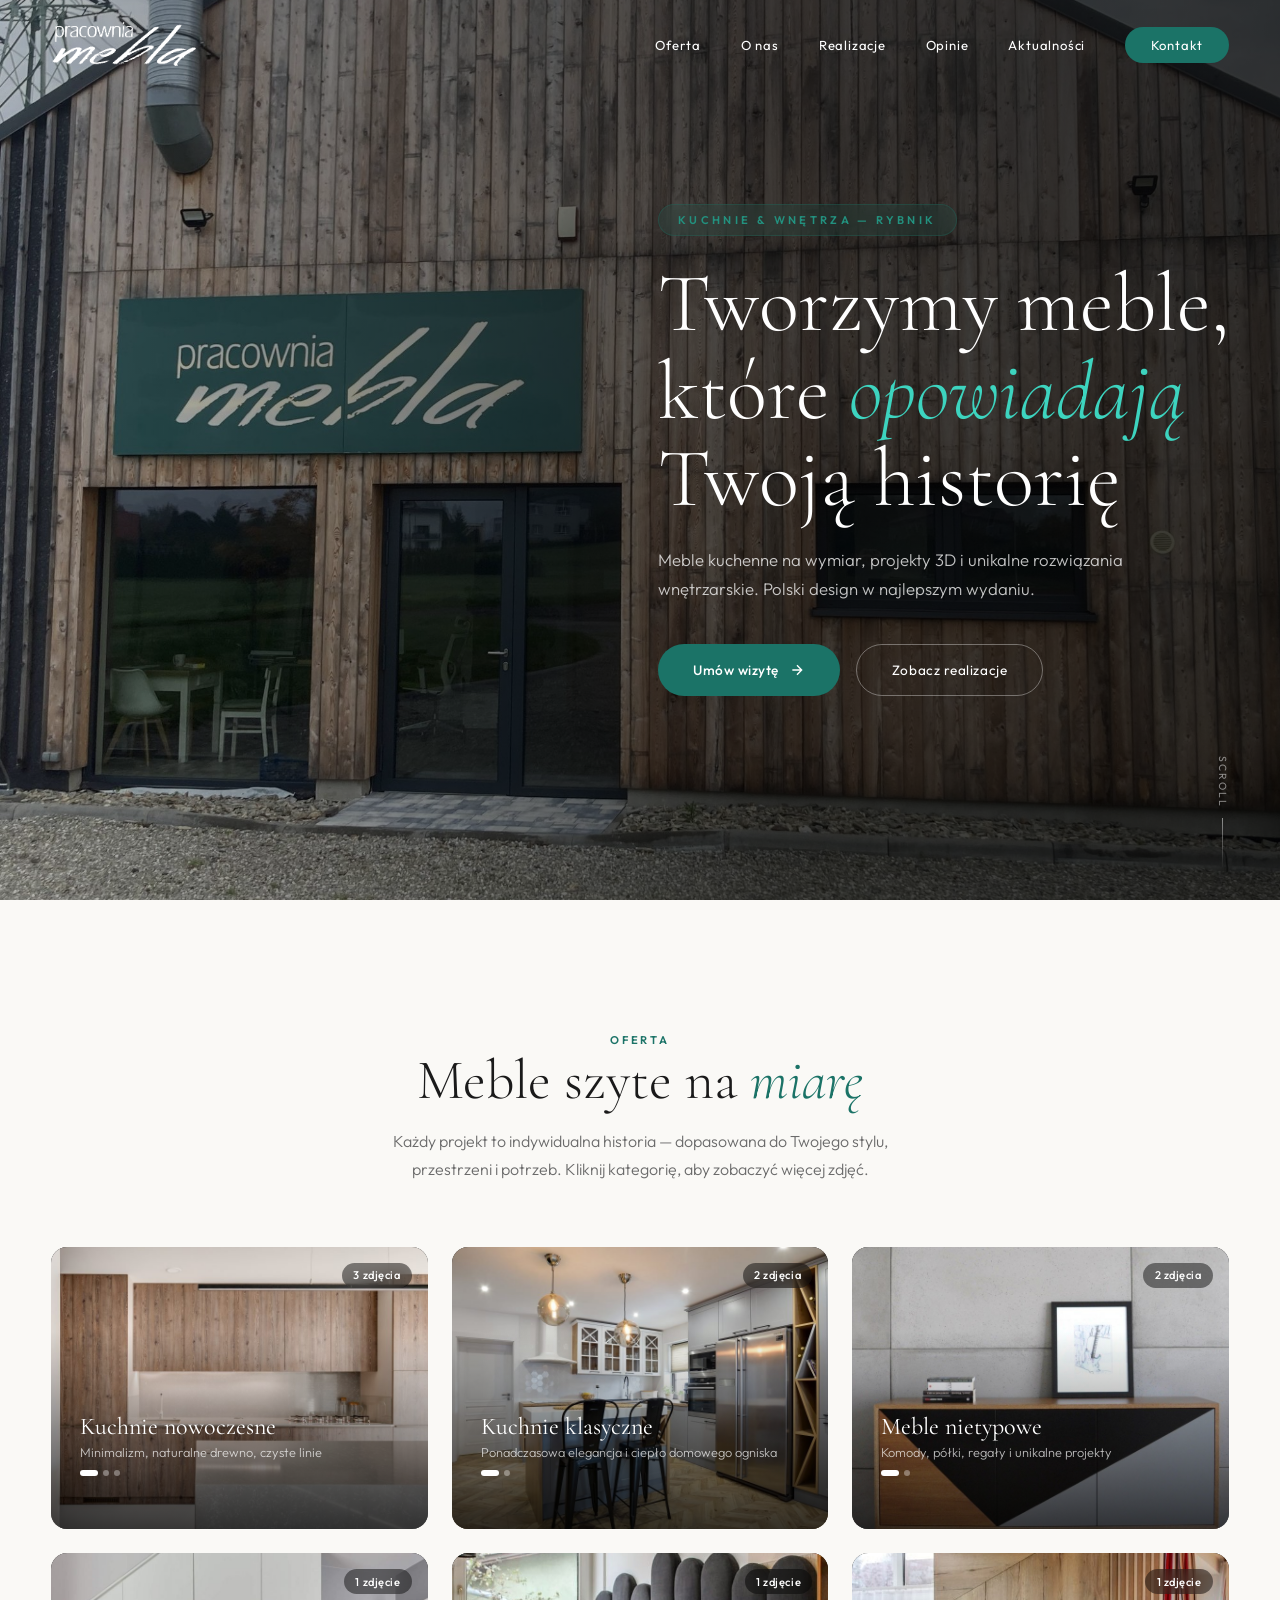
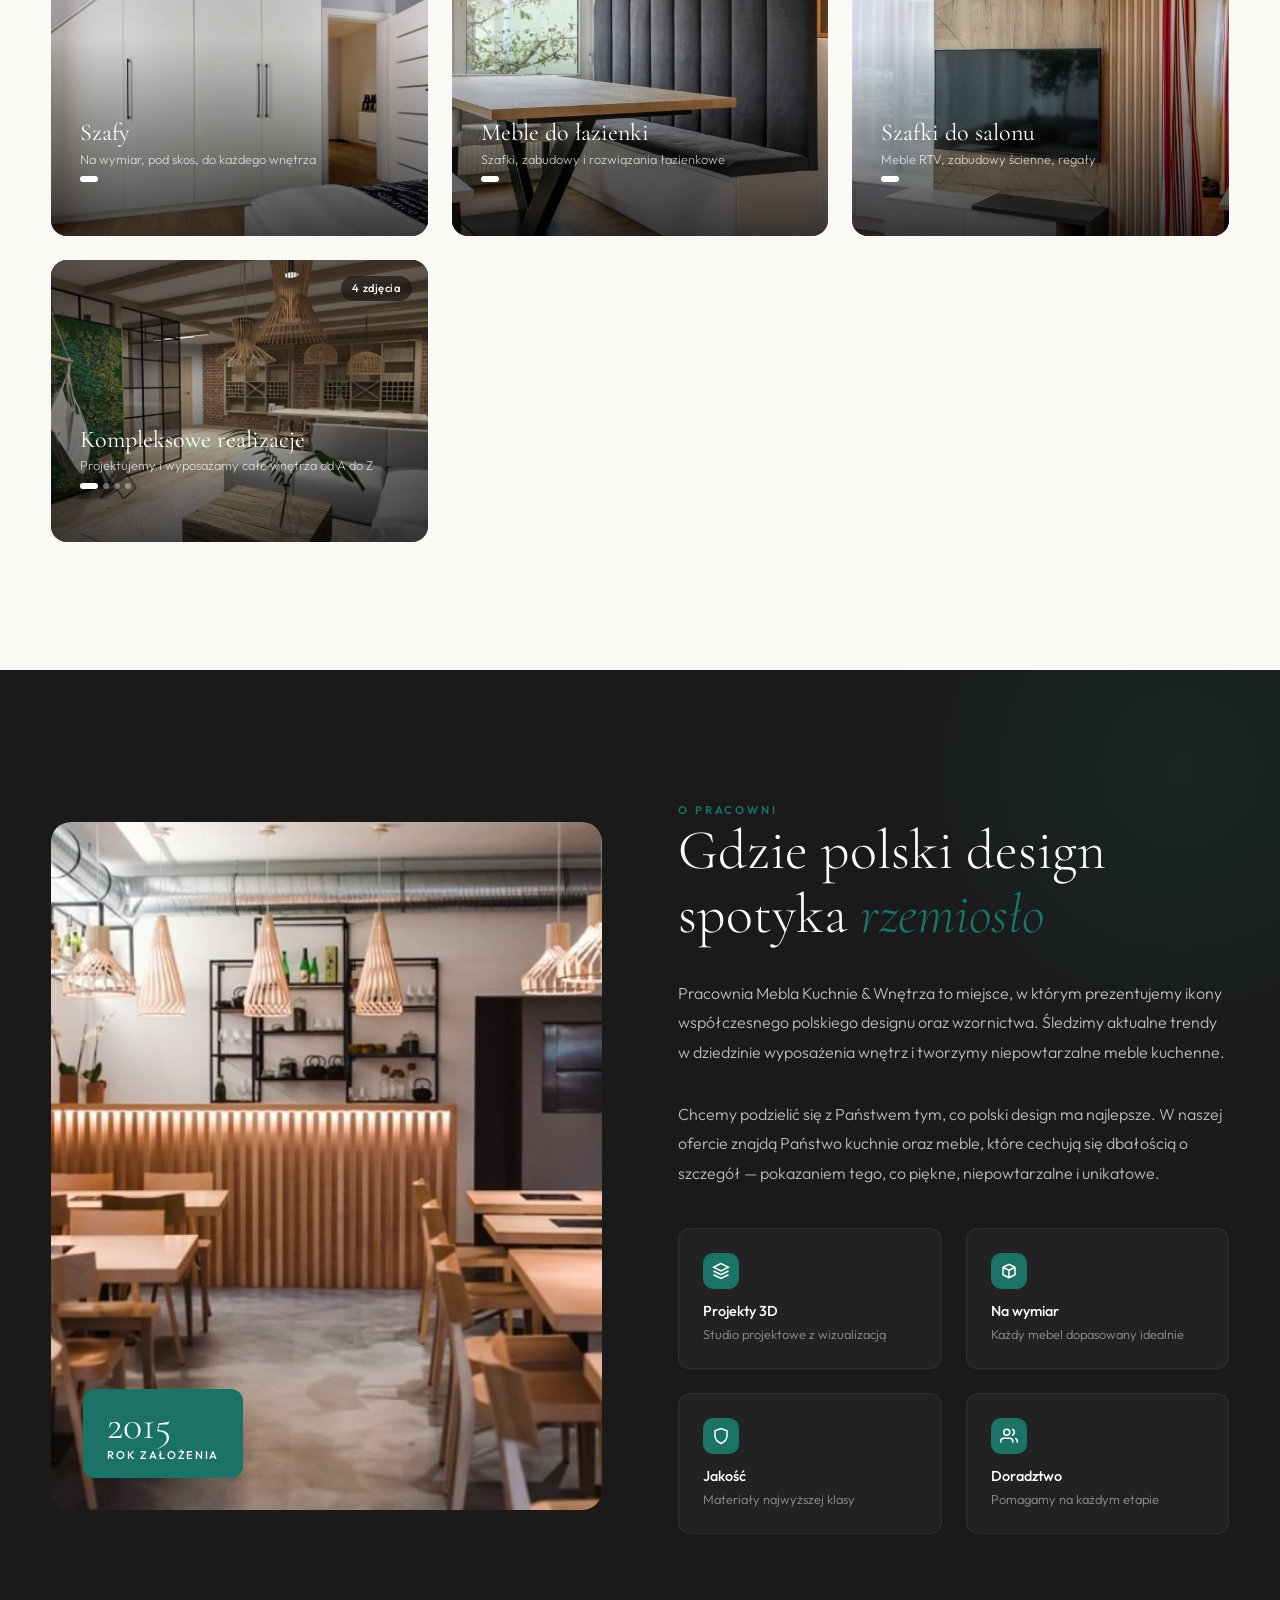
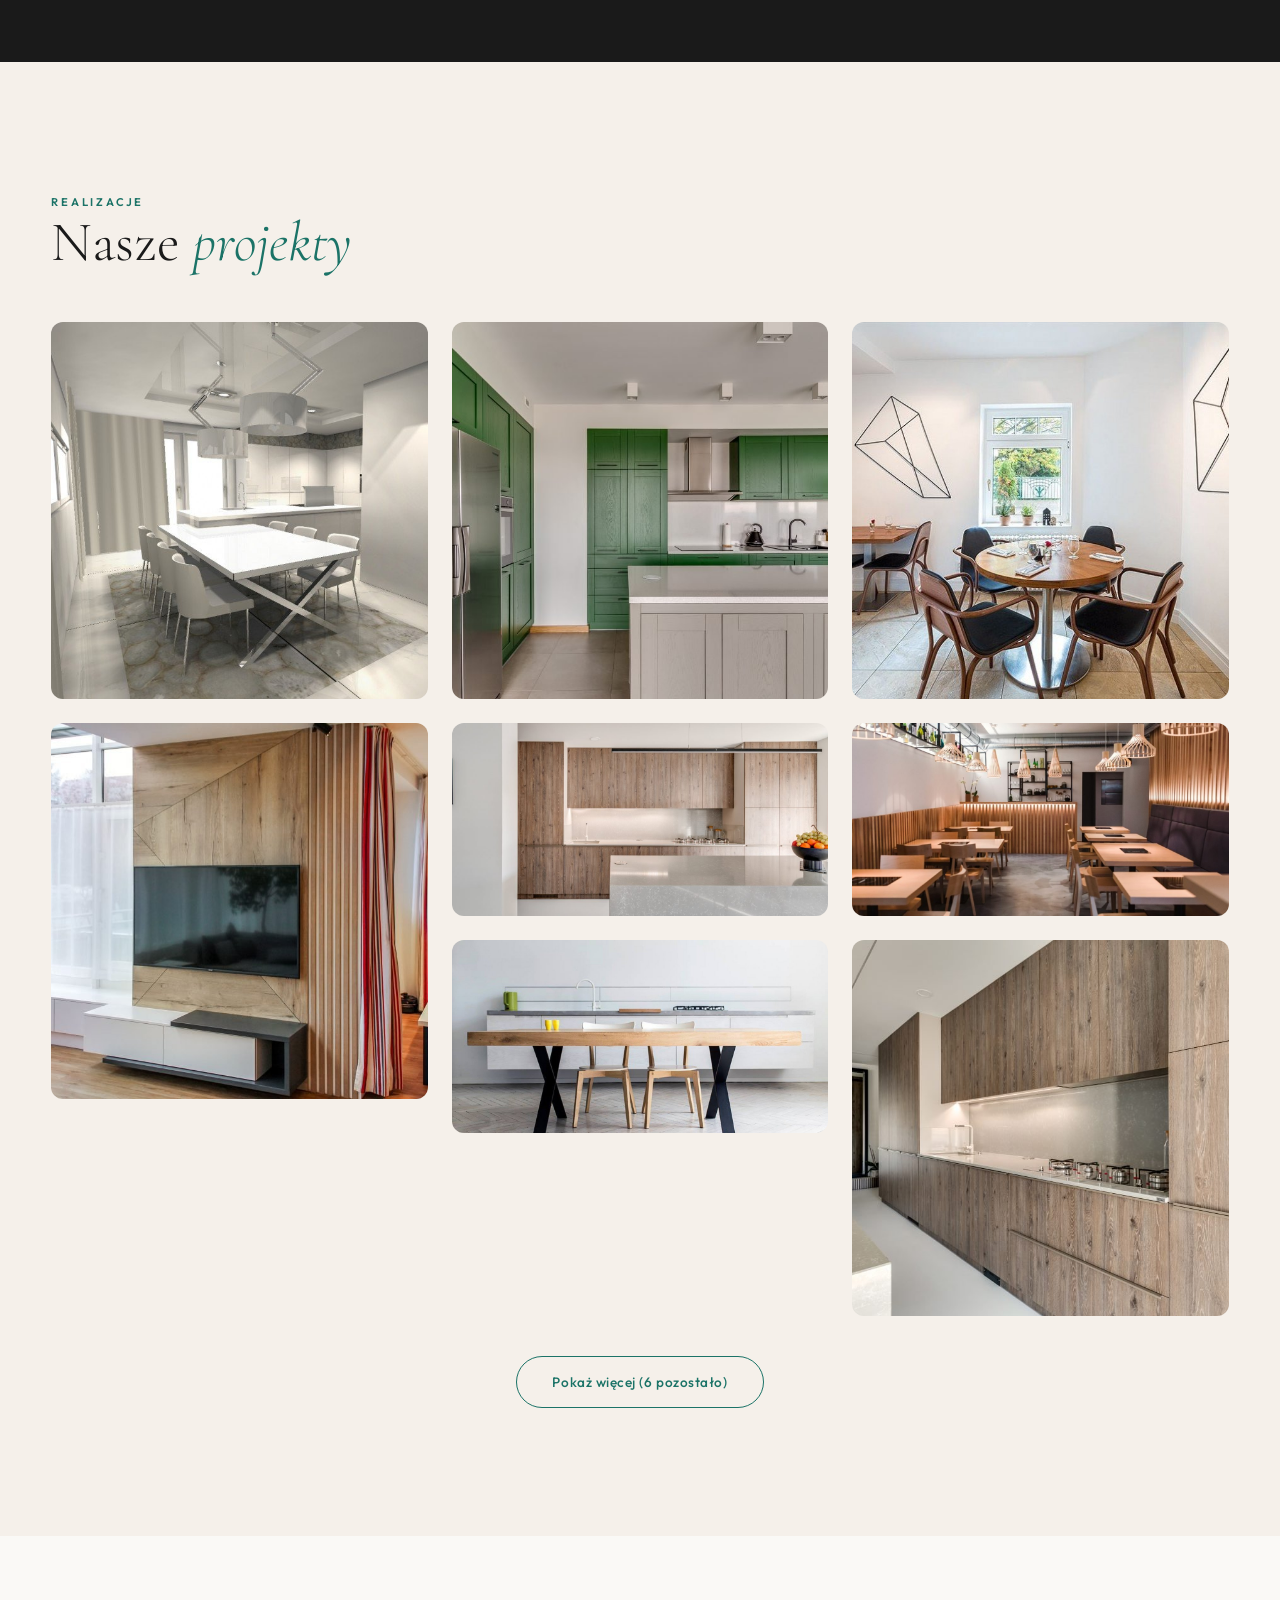
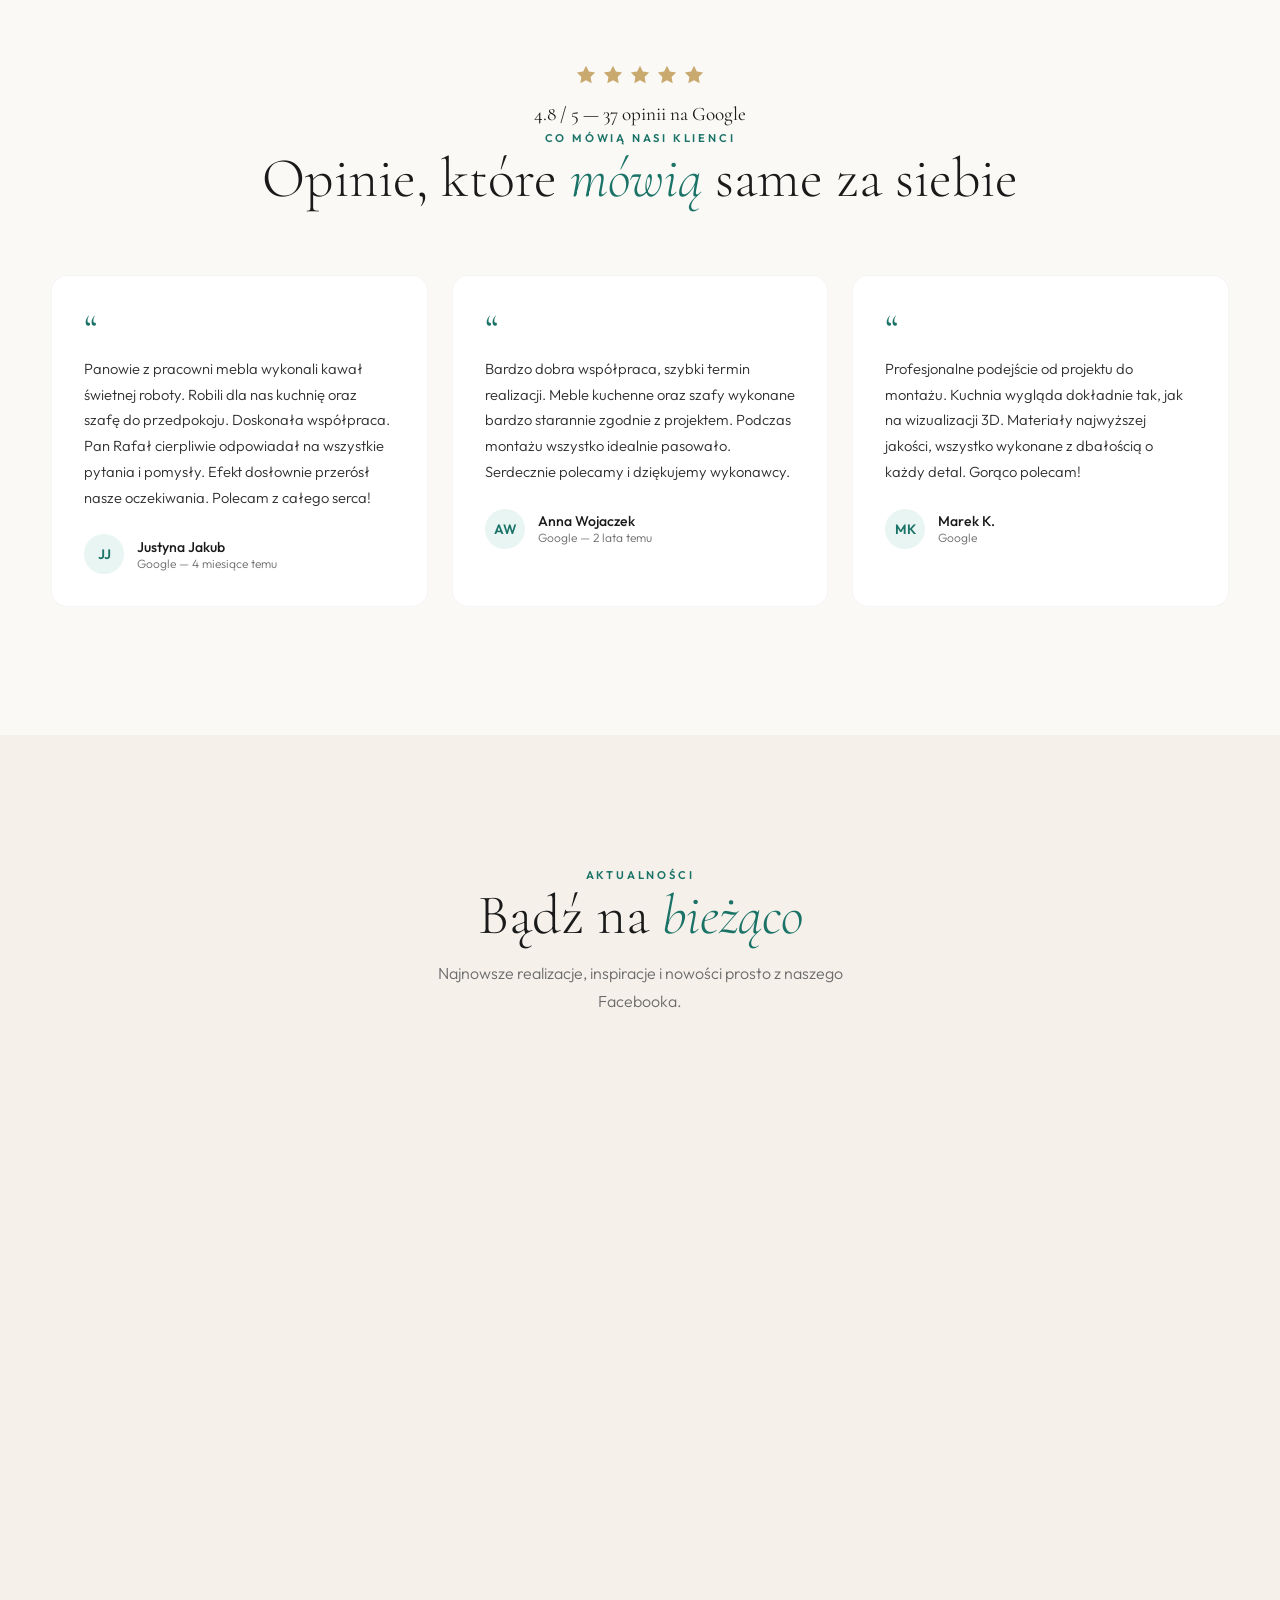
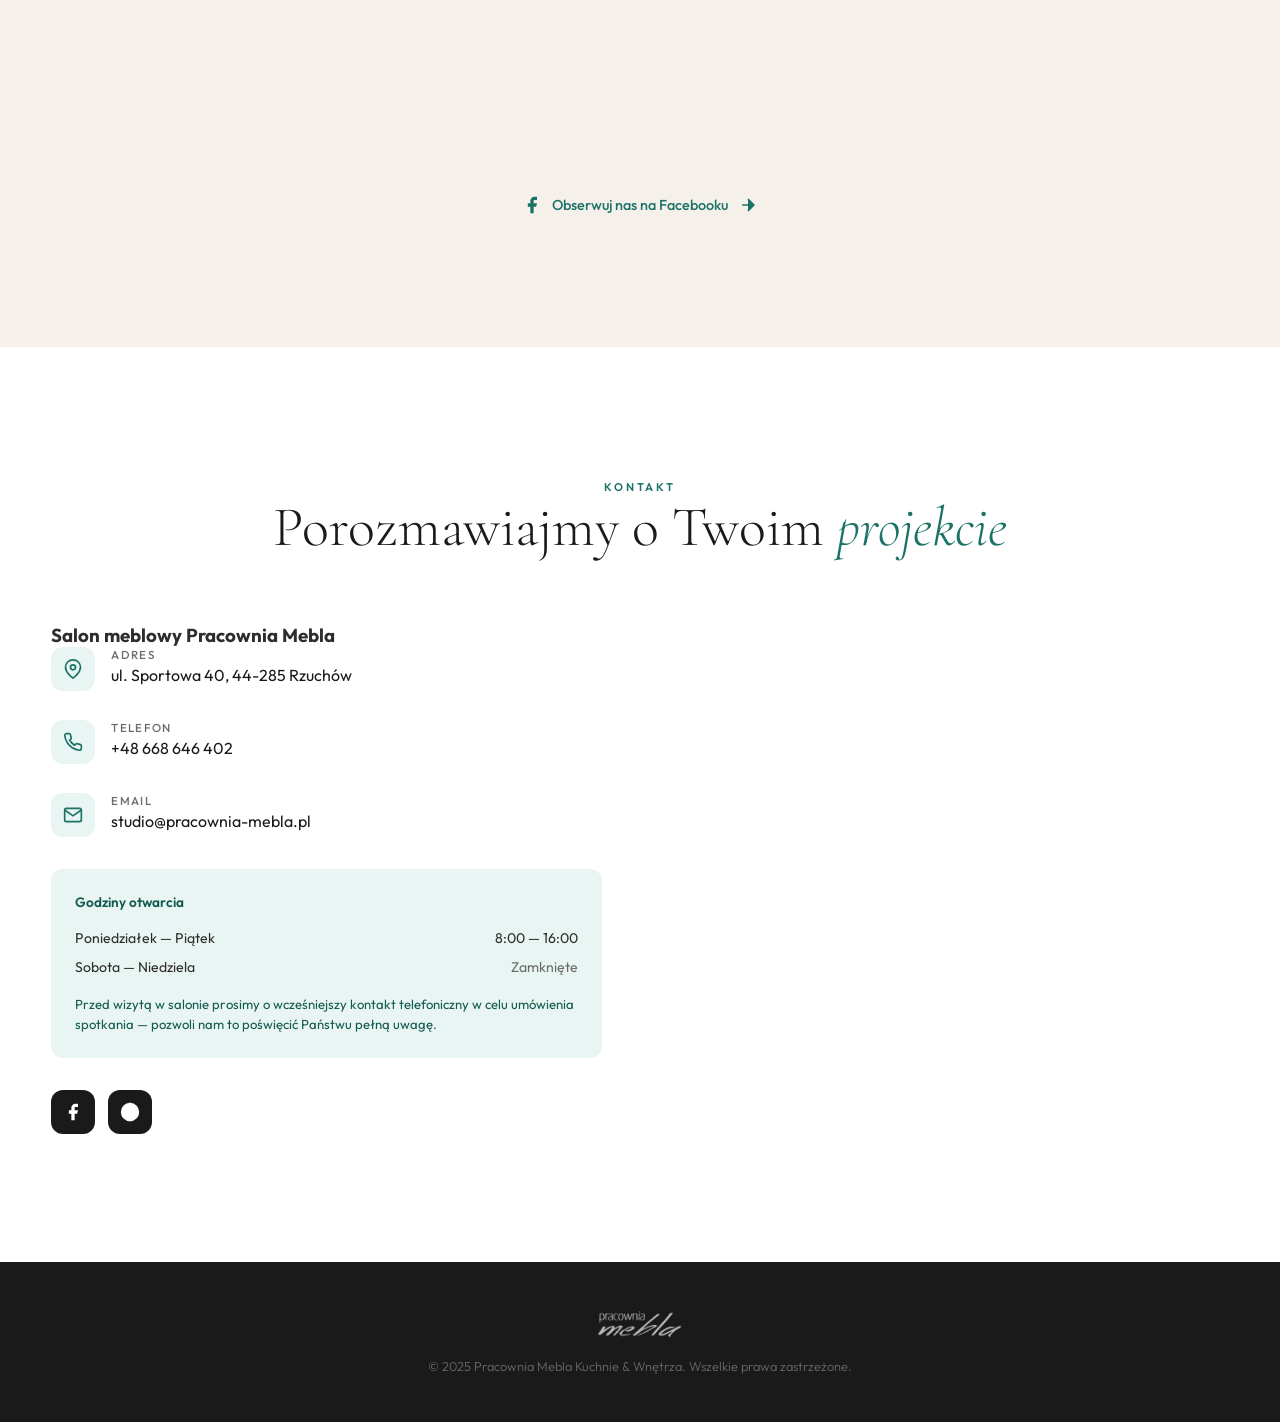
==== index.html @ b33c9905 "new images 100" ====
<!DOCTYPE html>
<html lang="pl">
<head>
  <meta charset="UTF-8">
  <meta name="viewport" content="width=device-width, initial-scale=1.0">
  <title>Pracownia Mebla | Kuchnie & Wnętrza — Rybnik</title>
  <meta name="description" content="Pracownia Mebla — meble kuchenne na wymiar, kuchnie nowoczesne i klasyczne, meble nietypowe, projekty 3D. Rybnik / Rzuchów.">
  <link rel="preconnect" href="https://fonts.googleapis.com">
  <link rel="preconnect" href="https://fonts.gstatic.com" crossorigin>
  <link href="https://fonts.googleapis.com/css2?family=Cormorant+Garamond:ital,wght@0,300;0,400;0,500;0,600;1,300;1,400&family=Outfit:wght@300;400;500;600&display=swap" rel="stylesheet">
  <link rel="stylesheet" href="css/style.css">
</head>
<body>

  <!-- ========== NAV ========== -->
  <nav class="nav" id="nav">
    <div class="nav-inner">
      <a href="#" class="nav-logo">
        <img src="images/site/logo-white.png" alt="Pracownia Mebla" class="logo-white">
        <img src="images/site/logo.png" alt="Pracownia Mebla" class="logo-color">
      </a>
      <ul class="nav-links">
        <li><a href="#oferta">Oferta</a></li>
        <li><a href="#o-nas">O nas</a></li>
        <li><a href="#realizacje">Realizacje</a></li>
        <li><a href="#opinie">Opinie</a></li>
        <li><a href="#aktualnosci">Aktualności</a></li>
        <li><a href="#kontakt" class="nav-cta">Kontakt</a></li>
      </ul>
      <button class="nav-hamburger" id="hamburger" aria-label="Menu">
        <span></span><span></span><span></span>
      </button>
    </div>
  </nav>

  <!-- Mobile menu -->
  <div class="mobile-menu" id="mobileMenu">
    <button class="mobile-close" id="mobileClose">&times;</button>
    <a href="#oferta" onclick="closeMobile()">Oferta</a>
    <a href="#o-nas" onclick="closeMobile()">O nas</a>
    <a href="#realizacje" onclick="closeMobile()">Realizacje</a>
    <a href="#opinie" onclick="closeMobile()">Opinie</a>
    <a href="#aktualnosci" onclick="closeMobile()">Aktualności</a>
    <a href="#kontakt" onclick="closeMobile()">Kontakt</a>
  </div>

  <!-- ========== HERO ========== -->
  <section class="hero">
    <div class="hero-bg"></div>
    <div class="hero-overlay"></div>
    <div class="hero-content">
      <div class="hero-text">
        <span class="hero-tag">Kuchnie & Wnętrza — Rybnik</span>
        <h1>Tworzymy meble,<br>które <em>opowiadają</em><br>Twoją historię</h1>
        <p class="hero-sub">Meble kuchenne na wymiar, projekty 3D i unikalne rozwiązania wnętrzarskie. Polski design w najlepszym wydaniu.</p>
        <div class="hero-actions">
          <a href="#kontakt" class="btn-primary">
            Umów wizytę
            <svg width="16" height="16" viewBox="0 0 24 24" fill="none" stroke="currentColor" stroke-width="2"><path d="M5 12h14M12 5l7 7-7 7"/></svg>
          </a>
          <a href="#oferta" class="btn-outline">Zobacz realizacje</a>
        </div>
      </div>
    </div>
    <div class="hero-scroll">
      <span>Scroll</span>
      <div class="scroll-line"></div>
    </div>
  </section>

  <!-- ========== PRODUCTS — auto-generated from gallery-data.json ========== -->
  <section class="products" id="oferta">
    <div class="container">
      <div class="products-header reveal">
        <span class="section-label">Oferta</span>
        <h2 class="section-title">Meble szyte na <em>miarę</em></h2>
        <p>Każdy projekt to indywidualna historia — dopasowana do Twojego stylu, przestrzeni i potrzeb. Kliknij kategorię, aby zobaczyć więcej zdjęć.</p>
      </div>
      <div class="products-grid" id="productsGrid">
        <!-- Cards generated by JS from gallery-data.json -->
      </div>
    </div>
  </section>

  <!-- ========== CATEGORY GALLERY MODAL ========== -->
  <div class="cat-gallery-modal" id="catGallery">
    <div class="cat-gallery-header">
      <span class="cat-gallery-title" id="catGalleryTitle"></span>
      <button class="cat-gallery-close" id="catGalleryClose">&times;</button>
    </div>
    <div class="cat-gallery-body">
      <button class="cat-gallery-nav" id="catPrev">&#8249;</button>
      <div class="cat-gallery-main">
        <img src="" alt="" id="catGalleryImg">
      </div>
      <button class="cat-gallery-nav" id="catNext">&#8250;</button>
    </div>
    <div class="cat-gallery-counter">
      <span id="catGalleryCounter"></span>
    </div>
    <div class="cat-gallery-thumbs" id="catGalleryThumbs"></div>
  </div>

  <!-- ========== ABOUT ========== -->
  <section class="about" id="o-nas">
    <div class="container">
      <div class="about-grid">
        <div class="about-image reveal">
          <img src="images/site/restaurant.png" alt="Wnętrze Pracowni Mebla" loading="lazy">
          <div class="about-image-badge">
            <div class="badge-number">2015</div>
            <div class="badge-text">Rok założenia</div>
          </div>
        </div>
        <div class="about-content reveal">
          <span class="section-label">O pracowni</span>
          <h2 class="section-title">Gdzie polski design<br>spotyka <em>rzemiosło</em></h2>
          <p class="about-text">
            Pracownia Mebla Kuchnie & Wnętrza to miejsce, w którym prezentujemy ikony współczesnego polskiego designu oraz wzornictwa. Śledzimy aktualne trendy w dziedzinie wyposażenia wnętrz i tworzymy niepowtarzalne meble kuchenne.
          </p>
          <p class="about-text">
            Chcemy podzielić się z Państwem tym, co polski design ma najlepsze. W naszej ofercie znajdą Państwo kuchnie oraz meble, które cechują się dbałością o szczegół — pokazaniem tego, co piękne, niepowtarzalne i unikatowe.
          </p>
          <div class="about-features">
            <div class="about-feature">
              <div class="about-feature-icon">
                <svg viewBox="0 0 24 24"><path d="M12 2L2 7l10 5 10-5-10-5zM2 17l10 5 10-5M2 12l10 5 10-5"/></svg>
              </div>
              <h4>Projekty 3D</h4>
              <p>Studio projektowe z wizualizacją</p>
            </div>
            <div class="about-feature">
              <div class="about-feature-icon">
                <svg viewBox="0 0 24 24"><path d="M20 7l-8-4-8 4m16 0l-8 4m8-4v10l-8 4m0-10L4 7m8 4v10M4 7v10l8 4"/></svg>
              </div>
              <h4>Na wymiar</h4>
              <p>Każdy mebel dopasowany idealnie</p>
            </div>
            <div class="about-feature">
              <div class="about-feature-icon">
                <svg viewBox="0 0 24 24"><path d="M12 22s8-4 8-10V5l-8-3-8 3v7c0 6 8 10 8 10z"/></svg>
              </div>
              <h4>Jakość</h4>
              <p>Materiały najwyższej klasy</p>
            </div>
            <div class="about-feature">
              <div class="about-feature-icon">
                <svg viewBox="0 0 24 24"><path d="M17 21v-2a4 4 0 0 0-4-4H5a4 4 0 0 0-4 4v2"/><circle cx="9" cy="7" r="4"/><path d="M23 21v-2a4 4 0 0 0-3-3.87M16 3.13a4 4 0 0 1 0 7.75"/></svg>
              </div>
              <h4>Doradztwo</h4>
              <p>Pomagamy na każdym etapie</p>
            </div>
          </div>
        </div>
      </div>
    </div>
  </section>

  <!-- ========== GALLERY ========== -->
  <section class="gallery" id="realizacje">
    <div class="container">
      <div class="gallery-header reveal">
        <div>
          <span class="section-label">Realizacje</span>
          <h2 class="section-title">Nasze <em>projekty</em></h2>
        </div>
      </div>
      <div class="gallery-masonry" id="galleryMasonry">
        <!-- Auto-generated from gallery-data.json -->
      </div>
      <div style="text-align: center; margin-top: 2.5rem;" class="reveal">
        <button class="btn-primary" id="galleryLoadMore" onclick="showMoreGallery()" style="background: transparent; color: var(--brand); border: 1.5px solid var(--brand);">
          Pokaż więcej
        </button>
      </div>
    </div>
  </section>

  <!-- ========== REVIEWS ========== -->
  <section class="reviews" id="opinie">
    <div class="container">
      <div class="reviews-header reveal">
        <div class="reviews-stars">
          <svg viewBox="0 0 24 24"><path d="M12 2l3.09 6.26L22 9.27l-5 4.87 1.18 6.88L12 17.77l-6.18 3.25L7 14.14 2 9.27l6.91-1.01L12 2z"/></svg>
          <svg viewBox="0 0 24 24"><path d="M12 2l3.09 6.26L22 9.27l-5 4.87 1.18 6.88L12 17.77l-6.18 3.25L7 14.14 2 9.27l6.91-1.01L12 2z"/></svg>
          <svg viewBox="0 0 24 24"><path d="M12 2l3.09 6.26L22 9.27l-5 4.87 1.18 6.88L12 17.77l-6.18 3.25L7 14.14 2 9.27l6.91-1.01L12 2z"/></svg>
          <svg viewBox="0 0 24 24"><path d="M12 2l3.09 6.26L22 9.27l-5 4.87 1.18 6.88L12 17.77l-6.18 3.25L7 14.14 2 9.27l6.91-1.01L12 2z"/></svg>
          <svg viewBox="0 0 24 24"><path d="M12 2l3.09 6.26L22 9.27l-5 4.87 1.18 6.88L12 17.77l-6.18 3.25L7 14.14 2 9.27l6.91-1.01L12 2z"/></svg>
        </div>
        <p class="reviews-rating">4.8 / 5 — 37 opinii na Google</p>
        <span class="section-label" style="margin-top: 1.5rem;">Co mówią nasi klienci</span>
        <h2 class="section-title">Opinie, które <em>mówią</em> same za siebie</h2>
      </div>
      <div class="reviews-grid">
        <div class="review-card reveal">
          <div class="review-quote">&ldquo;</div>
          <p class="review-text">Panowie z pracowni mebla wykonali kawał świetnej roboty. Robili dla nas kuchnię oraz szafę do przedpokoju. Doskonała współpraca. Pan Rafał cierpliwie odpowiadał na wszystkie pytania i pomysły. Efekt dosłownie przerósł nasze oczekiwania. Polecam z całego serca!</p>
          <div class="review-author">
            <div class="review-avatar">JJ</div>
            <div><div class="review-name">Justyna Jakub</div><div class="review-source">Google — 4 miesiące temu</div></div>
          </div>
        </div>
        <div class="review-card reveal">
          <div class="review-quote">&ldquo;</div>
          <p class="review-text">Bardzo dobra współpraca, szybki termin realizacji. Meble kuchenne oraz szafy wykonane bardzo starannie zgodnie z projektem. Podczas montażu wszystko idealnie pasowało. Serdecznie polecamy i dziękujemy wykonawcy.</p>
          <div class="review-author">
            <div class="review-avatar">AW</div>
            <div><div class="review-name">Anna Wojaczek</div><div class="review-source">Google — 2 lata temu</div></div>
          </div>
        </div>
        <div class="review-card reveal">
          <div class="review-quote">&ldquo;</div>
          <p class="review-text">Profesjonalne podejście od projektu do montażu. Kuchnia wygląda dokładnie tak, jak na wizualizacji 3D. Materiały najwyższej jakości, wszystko wykonane z dbałością o każdy detal. Gorąco polecam!</p>
          <div class="review-author">
            <div class="review-avatar">MK</div>
            <div><div class="review-name">Marek K.</div><div class="review-source">Google</div></div>
          </div>
        </div>
      </div>
    </div>
  </section>

  <!-- ========== AKTUALNOŚCI ========== -->
  <section class="news" id="aktualnosci">
    <div class="container">
      <div class="news-header reveal">
        <span class="section-label">Aktualności</span>
        <h2 class="section-title">Bądź na <em>bieżąco</em></h2>
        <p>Najnowsze realizacje, inspiracje i nowości prosto z naszego Facebooka.</p>
      </div>
      <div class="news-embed reveal">
        <iframe
          src="https://www.facebook.com/plugins/page.php?href=https%3A%2F%2Fwww.facebook.com%2Fpracowniamebla&tabs=timeline&width=500&height=700&small_header=true&adapt_container_width=true&hide_cover=false&show_facepile=false&appId"
          width="500" height="700"
          style="border:none;overflow:hidden;border-radius:16px;max-width:100%;"
          scrolling="no" frameborder="0"
          allowfullscreen="true"
          allow="autoplay; clipboard-write; encrypted-media; picture-in-picture; web-share"
          loading="lazy">
        </iframe>
      </div>
      <div style="text-align: center;" class="reveal">
        <a href="https://www.facebook.com/pracowniamebla" target="_blank" class="news-fb-link">
          <svg viewBox="0 0 24 24"><path d="M18 2h-3a5 5 0 0 0-5 5v3H7v4h3v8h4v-8h3l1-4h-4V7a1 1 0 0 1 1-1h3z"/></svg>
          Obserwuj nas na Facebooku
          <svg viewBox="0 0 24 24" width="16" height="16" fill="none" stroke="currentColor" stroke-width="2"><path d="M5 12h14M12 5l7 7-7 7"/></svg>
        </a>
      </div>
    </div>
  </section>

  <!-- ========== CONTACT ========== -->
  <section class="contact" id="kontakt">
    <div class="container">
      <div class="reveal" style="text-align: center; margin-bottom: 4rem;">
        <span class="section-label">Kontakt</span>
        <h2 class="section-title">Porozmawiajmy o Twoim <em>projekcie</em></h2>
      </div>
      <div class="contact-grid">
        <div class="reveal">
          <h3>Salon meblowy Pracownia Mebla</h3>
          <div class="contact-item">
            <div class="contact-icon"><svg viewBox="0 0 24 24"><path d="M21 10c0 7-9 13-9 13s-9-6-9-13a9 9 0 0 1 18 0z"/><circle cx="12" cy="10" r="3"/></svg></div>
            <div><div class="contact-item-label">Adres</div><div class="contact-item-value">ul. Sportowa 40, 44-285 Rzuchów</div></div>
          </div>
          <div class="contact-item">
            <div class="contact-icon"><svg viewBox="0 0 24 24"><path d="M22 16.92v3a2 2 0 0 1-2.18 2 19.79 19.79 0 0 1-8.63-3.07 19.5 19.5 0 0 1-6-6 19.79 19.79 0 0 1-3.07-8.67A2 2 0 0 1 4.11 2h3a2 2 0 0 1 2 1.72 12.84 12.84 0 0 0 .7 2.81 2 2 0 0 1-.45 2.11L8.09 9.91a16 16 0 0 0 6 6l1.27-1.27a2 2 0 0 1 2.11-.45 12.84 12.84 0 0 0 2.81.7A2 2 0 0 1 22 16.92z"/></svg></div>
            <div><div class="contact-item-label">Telefon</div><div class="contact-item-value"><a href="tel:+48668646402">+48 668 646 402</a></div></div>
          </div>
          <div class="contact-item">
            <div class="contact-icon"><svg viewBox="0 0 24 24"><path d="M4 4h16c1.1 0 2 .9 2 2v12c0 1.1-.9 2-2 2H4c-1.1 0-2-.9-2-2V6c0-1.1.9-2 2-2z"/><polyline points="22,6 12,13 2,6"/></svg></div>
            <div><div class="contact-item-label">Email</div><div class="contact-item-value"><a href="mailto:studio@pracownia-mebla.pl">studio@pracownia-mebla.pl</a></div></div>
          </div>
          <div class="contact-hours">
            <h4>Godziny otwarcia</h4>
            <div class="contact-hours-row"><span>Poniedziałek — Piątek</span><span>8:00 — 16:00</span></div>
            <div class="contact-hours-row closed"><span>Sobota — Niedziela</span><span>Zamknięte</span></div>
            <p style="font-size: 0.82rem; color: var(--brand-dark); margin-top: 0.8rem; line-height: 1.5; font-weight: 400;">
              Przed wizytą w salonie prosimy o wcześniejszy kontakt telefoniczny w celu umówienia spotkania — pozwoli nam to poświęcić Państwu pełną uwagę.
            </p>
          </div>
          <div class="contact-social">
            <a href="https://www.facebook.com/pracowniamebla" target="_blank" class="social-link" aria-label="Facebook">
              <svg viewBox="0 0 24 24"><path d="M18 2h-3a5 5 0 0 0-5 5v3H7v4h3v8h4v-8h3l1-4h-4V7a1 1 0 0 1 1-1h3z"/></svg>
            </a>
            <a href="https://pracownia-mebla.pl" target="_blank" class="social-link" aria-label="Website">
              <svg viewBox="0 0 24 24" fill="none" stroke="white" stroke-width="2"><circle cx="12" cy="12" r="10"/><line x1="2" y1="12" x2="22" y2="12"/><path d="M12 2a15.3 15.3 0 0 1 4 10 15.3 15.3 0 0 1-4 10 15.3 15.3 0 0 1-4-10 15.3 15.3 0 0 1 4-10z"/></svg>
            </a>
          </div>
        </div>
        <div class="contact-map reveal">
          <iframe src="https://www.google.com/maps/embed?pb=!1m18!1m12!1m3!1d2565.5!2d18.5!3d50.05!2m3!1f0!2f0!3f0!3m2!1i1024!2i768!4f13.1!3m3!1m2!1s0x4711547bbd4d8a5d%3A0x0!2sSportowa+40%2C+44-285+Rzuch%C3%B3w!5e0!3m2!1spl!2spl!4v1700000000000!5m2!1spl!2spl" allowfullscreen="" loading="lazy" referrerpolicy="no-referrer-when-downgrade"></iframe>
        </div>
      </div>
    </div>
  </section>

  <!-- ========== FOOTER ========== -->
  <footer class="footer">
    <div class="container">
      <div class="footer-logo"><img src="images/site/logo-white.png" alt="Pracownia Mebla"></div>
      <p>&copy; 2025 Pracownia Mebla Kuchnie & Wnętrza. Wszelkie prawa zastrzeżone.</p>
    </div>
  </footer>

  <!-- ========== LIGHTBOX (realizacje) ========== -->
  <div class="lightbox" id="lightbox">
    <button class="lightbox-close">&times;</button>
    <img src="" alt="Preview" id="lightboxImg">
  </div>

  <script src="js/main.js"></script>
</body>
</html>
---- css/style.css ----
:root {
  --brand: #1b7367;
  --brand-light: #23917f;
  --brand-dark: #145a51;
  --brand-pale: #e8f5f2;
  --cream: #faf9f6;
  --warm: #f5f0ea;
  --charcoal: #1a1a1a;
  --text: #2d2d2d;
  --text-light: #6b6b6b;
  --white: #ffffff;
  --gold: #c9a96e;
  --serif: 'Cormorant Garamond', Georgia, serif;
  --sans: 'Outfit', system-ui, sans-serif;
}

* { margin: 0; padding: 0; box-sizing: border-box; }

html {
  scroll-behavior: smooth;
  font-size: 16px;
}

body {
  font-family: var(--sans);
  color: var(--text);
  background: var(--cream);
  overflow-x: hidden;
  -webkit-font-smoothing: antialiased;
}

/* ========== UTILITY ========== */
.container {
  max-width: 1280px;
  margin: 0 auto;
  padding: 0 clamp(1.5rem, 4vw, 4rem);
}

.reveal {
  opacity: 0;
  transform: translateY(40px);
  transition: opacity 0.8s cubic-bezier(0.16, 1, 0.3, 1), transform 0.8s cubic-bezier(0.16, 1, 0.3, 1);
}
.reveal.visible {
  opacity: 1;
  transform: translateY(0);
}

.section-label {
  font-family: var(--sans);
  font-size: 0.7rem;
  font-weight: 600;
  letter-spacing: 0.25em;
  text-transform: uppercase;
  color: var(--brand);
  margin-bottom: 1rem;
}

.section-title {
  font-family: var(--serif);
  font-size: clamp(2rem, 4.5vw, 3.5rem);
  font-weight: 300;
  line-height: 1.15;
  color: var(--charcoal);
}

.section-title em {
  font-style: italic;
  color: var(--brand);
}

/* ========== NAVIGATION ========== */
.nav {
  position: fixed;
  top: 0; left: 0; right: 0;
  z-index: 1000;
  padding: 1.25rem 0;
  transition: all 0.4s ease;
  background: transparent;
}

.nav.scrolled {
  background: rgba(250, 249, 246, 0.92);
  backdrop-filter: blur(20px);
  -webkit-backdrop-filter: blur(20px);
  border-bottom: 1px solid rgba(27, 115, 103, 0.08);
  padding: 0.8rem 0;
}

.nav-inner {
  max-width: 1280px;
  margin: 0 auto;
  padding: 0 clamp(1.5rem, 4vw, 4rem);
  display: flex;
  align-items: center;
  justify-content: space-between;
}

.nav-logo {
  position: relative;
  display: flex;
  align-items: center;
  height: 48px;
}

.nav-logo img {
  height: 48px;
  transition: all 0.4s ease;
  position: absolute;
  top: 50%;
  transform: translateY(-50%);
}

.nav-logo .logo-white {
  opacity: 1;
}

.nav-logo .logo-color {
  opacity: 0;
}

.nav.scrolled .nav-logo img {
  height: 36px;
}

.nav.scrolled .nav-logo .logo-white {
  opacity: 0;
}

.nav.scrolled .nav-logo .logo-color {
  opacity: 1;
}

.nav-links {
  display: flex;
  gap: 2.5rem;
  list-style: none;
}

.nav-links a {
  font-family: var(--sans);
  font-size: 0.82rem;
  font-weight: 400;
  letter-spacing: 0.06em;
  text-decoration: none;
  color: var(--white);
  transition: color 0.3s ease;
  position: relative;
}

.nav.scrolled .nav-links a { color: var(--text); }
.nav-links a:hover { color: var(--brand-light); }

.nav-links a::after {
  content: '';
  position: absolute;
  bottom: -4px; left: 0;
  width: 0;
  height: 1.5px;
  background: var(--brand);
  transition: width 0.3s ease;
}
.nav-links a:hover::after { width: 100%; }

.nav-cta {
  font-family: var(--sans);
  font-size: 0.8rem;
  font-weight: 500;
  letter-spacing: 0.05em;
  text-decoration: none;
  color: var(--white) !important;
  background: var(--brand);
  padding: 0.6rem 1.6rem;
  border-radius: 100px;
  transition: all 0.3s ease;
}
.nav-cta::after { display: none !important; }
.nav-cta:hover { background: var(--brand-dark); transform: translateY(-1px); }

/* Mobile menu */
.nav-hamburger {
  display: none;
  flex-direction: column;
  gap: 5px;
  cursor: pointer;
  background: none;
  border: none;
  padding: 4px;
}
.nav-hamburger span {
  width: 24px; height: 2px;
  background: var(--white);
  transition: all 0.3s ease;
  border-radius: 2px;
}
.nav.scrolled .nav-hamburger span { background: var(--charcoal); }

.mobile-menu {
  display: none;
  position: fixed;
  inset: 0;
  background: rgba(26, 26, 26, 0.97);
  backdrop-filter: blur(30px);
  z-index: 999;
  flex-direction: column;
  align-items: center;
  justify-content: center;
  gap: 2rem;
}
.mobile-menu.open { display: flex; }
.mobile-menu a {
  font-family: var(--serif);
  font-size: 2rem;
  font-weight: 300;
  color: var(--white);
  text-decoration: none;
  transition: color 0.3s;
}
.mobile-menu a:hover { color: var(--brand-light); }
.mobile-close {
  position: absolute;
  top: 1.5rem; right: 2rem;
  background: none; border: none;
  color: var(--white);
  font-size: 2rem;
  cursor: pointer;
}

/* ========== HERO ========== */
.hero {
  position: relative;
  min-height: 100vh;
  display: flex;
  align-items: center;
  overflow: hidden;
}

.hero-bg {
  position: absolute;
  inset: 0;
  background: url('../images/site/building.png') center/cover no-repeat;
}

.hero-overlay {
  position: absolute;
  inset: 0;
  background: linear-gradient(
    90deg,
    rgba(0,0,0,0.25) 0%,
    rgba(0,0,0,0.5) 35%,
    rgba(0,0,0,0.72) 60%,
    rgba(0,0,0,0.78) 100%
  );
}

.hero-content {
  position: relative;
  z-index: 2;
  padding: 0 clamp(1.5rem, 4vw, 4rem);
  max-width: 1280px;
  margin: 0 auto;
  width: 100%;
  display: flex;
  justify-content: flex-end;
}

.hero-text {
  max-width: 600px;
  padding: clamp(2rem, 4vw, 4rem) 0;
}

.hero-tag {
  display: inline-block;
  font-family: var(--sans);
  font-size: 0.7rem;
  font-weight: 600;
  letter-spacing: 0.3em;
  text-transform: uppercase;
  color: var(--brand-light);
  background: rgba(27, 115, 103, 0.15);
  backdrop-filter: blur(10px);
  padding: 0.5rem 1.2rem;
  border-radius: 100px;
  border: 1px solid rgba(27, 115, 103, 0.3);
  margin-bottom: 1.5rem;
  animation: fadeUp 1s 0.3s both;
}

.hero h1 {
  font-family: var(--serif);
  font-size: clamp(2.5rem, 6.5vw, 5.5rem);
  font-weight: 300;
  color: var(--white);
  line-height: 1.05;
  max-width: 700px;
  animation: fadeUp 1s 0.5s both;
}

.hero h1 em {
  font-style: italic;
  color: #3dd4bf;
}

.hero-sub {
  font-family: var(--sans);
  font-size: 1.05rem;
  font-weight: 300;
  color: rgba(255,255,255,0.75);
  margin-top: 1.5rem;
  max-width: 480px;
  line-height: 1.7;
  animation: fadeUp 1s 0.7s both;
}

.hero-actions {
  display: flex;
  gap: 1rem;
  margin-top: 2.5rem;
  animation: fadeUp 1s 0.9s both;
  flex-wrap: wrap;
}

.btn-primary {
  display: inline-flex;
  align-items: center;
  gap: 0.6rem;
  font-family: var(--sans);
  font-size: 0.85rem;
  font-weight: 500;
  letter-spacing: 0.04em;
  color: var(--white);
  background: var(--brand);
  padding: 1rem 2.2rem;
  border-radius: 100px;
  text-decoration: none;
  transition: all 0.35s ease;
  border: none;
  cursor: pointer;
}
.btn-primary:hover { background: var(--brand-dark); transform: translateY(-2px); box-shadow: 0 12px 40px rgba(27, 115, 103, 0.35); }

.btn-outline {
  display: inline-flex;
  align-items: center;
  gap: 0.6rem;
  font-family: var(--sans);
  font-size: 0.85rem;
  font-weight: 400;
  letter-spacing: 0.04em;
  color: var(--white);
  background: transparent;
  padding: 1rem 2.2rem;
  border-radius: 100px;
  text-decoration: none;
  border: 1px solid rgba(255,255,255,0.35);
  transition: all 0.35s ease;
}
.btn-outline:hover { border-color: var(--white); background: rgba(255,255,255,0.08); }

.hero-scroll {
  position: absolute;
  bottom: 2rem;
  right: clamp(1.5rem, 4vw, 4rem);
  z-index: 2;
  display: flex;
  flex-direction: column;
  align-items: center;
  gap: 0.6rem;
  animation: fadeUp 1s 1.2s both;
}
.hero-scroll span {
  font-size: 0.65rem;
  letter-spacing: 0.2em;
  text-transform: uppercase;
  color: rgba(255,255,255,0.5);
  writing-mode: vertical-rl;
}
.scroll-line {
  width: 1px; height: 50px;
  background: linear-gradient(to bottom, rgba(255,255,255,0.5), transparent);
  animation: scrollPulse 2s infinite;
}

@keyframes fadeUp {
  from { opacity: 0; transform: translateY(30px); }
  to { opacity: 1; transform: translateY(0); }
}
@keyframes scrollPulse {
  0%, 100% { opacity: 0.4; }
  50% { opacity: 1; }
}

/* ========== PRODUCTS / OFERTA ========== */
.products {
  padding: clamp(5rem, 10vw, 9rem) 0;
  background: var(--cream);
}

.products-header {
  text-align: center;
  margin-bottom: 4rem;
}

.products-header .section-title {
  margin-bottom: 1rem;
}

.products-header p {
  font-size: 1rem;
  color: var(--text-light);
  max-width: 520px;
  margin: 0 auto;
  line-height: 1.7;
  font-weight: 300;
}

.products-grid {
  display: grid;
  grid-template-columns: repeat(auto-fill, minmax(340px, 1fr));
  gap: 1.5rem;
}

/* Category card with image slider */
.cat-card {
  position: relative;
  border-radius: 16px;
  overflow: hidden;
  aspect-ratio: 4/3;
  cursor: pointer;
  background: var(--charcoal);
}

.cat-slider {
  position: absolute;
  inset: 0;
  display: flex;
  transition: transform 0.6s cubic-bezier(0.16, 1, 0.3, 1);
}

.cat-slider img {
  width: 100%;
  height: 100%;
  object-fit: cover;
  flex-shrink: 0;
}

.cat-overlay {
  position: absolute;
  inset: 0;
  background: linear-gradient(180deg, transparent 30%, rgba(0,0,0,0.72) 100%);
  display: flex;
  flex-direction: column;
  justify-content: flex-end;
  padding: 1.8rem;
  transition: background 0.4s ease;
  z-index: 2;
}

.cat-card:hover .cat-overlay {
  background: linear-gradient(180deg, transparent 10%, rgba(27, 115, 103, 0.75) 100%);
}

.cat-overlay h3 {
  font-family: var(--serif);
  font-size: 1.5rem;
  font-weight: 400;
  color: var(--white);
  margin-bottom: 0.2rem;
}

.cat-overlay p {
  font-size: 0.8rem;
  color: rgba(255,255,255,0.7);
  font-weight: 300;
}

.cat-count {
  position: absolute;
  top: 1rem; right: 1rem;
  background: rgba(0,0,0,0.45);
  backdrop-filter: blur(10px);
  color: var(--white);
  font-size: 0.7rem;
  font-weight: 500;
  padding: 0.35rem 0.7rem;
  border-radius: 100px;
  z-index: 3;
  letter-spacing: 0.05em;
}

.cat-dots {
  display: flex;
  gap: 5px;
  z-index: 3;
  margin-top: 0.6rem;
}

.cat-dot {
  width: 6px; height: 6px;
  border-radius: 50%;
  background: rgba(255,255,255,0.35);
  transition: all 0.3s ease;
}

.cat-dot.active {
  background: var(--white);
  width: 18px;
  border-radius: 3px;
}

.cat-browse {
  display: inline-flex;
  align-items: center;
  gap: 0.4rem;
  font-size: 0.75rem;
  font-weight: 500;
  color: var(--white);
  margin-top: 0.6rem;
  opacity: 0;
  transform: translateY(6px);
  transition: all 0.3s ease;
}

.cat-card:hover .cat-browse {
  opacity: 1;
  transform: translateY(0);
}

.cat-browse svg {
  width: 14px; height: 14px;
  stroke: currentColor;
  fill: none;
  stroke-width: 2;
}

/* ========== CATEGORY GALLERY MODAL ========== */
.cat-gallery-modal {
  display: none;
  position: fixed;
  inset: 0;
  z-index: 2000;
  background: rgba(0,0,0,0.94);
  backdrop-filter: blur(20px);
  flex-direction: column;
  align-items: center;
  justify-content: center;
  padding: 2rem;
}

.cat-gallery-modal.open {
  display: flex;
}

.cat-gallery-header {
  position: absolute;
  top: 0; left: 0; right: 0;
  display: flex;
  justify-content: space-between;
  align-items: center;
  padding: 1.5rem 2rem;
  z-index: 3;
}

.cat-gallery-title {
  font-family: var(--serif);
  font-size: 1.4rem;
  font-weight: 400;
  color: var(--white);
}

.cat-gallery-close {
  background: rgba(255,255,255,0.1);
  border: none;
  color: white;
  width: 44px; height: 44px;
  border-radius: 50%;
  font-size: 1.5rem;
  cursor: pointer;
  display: flex;
  align-items: center;
  justify-content: center;
  transition: background 0.3s;
}

.cat-gallery-close:hover {
  background: rgba(255,255,255,0.2);
}

.cat-gallery-body {
  display: flex;
  align-items: center;
  gap: 1.5rem;
  max-width: 90vw;
  max-height: 80vh;
}

.cat-gallery-main {
  position: relative;
  flex: 1;
  display: flex;
  align-items: center;
  justify-content: center;
  min-width: 0;
}

.cat-gallery-main img {
  max-width: 100%;
  max-height: 75vh;
  border-radius: 12px;
  object-fit: contain;
}

.cat-gallery-nav {
  background: rgba(255,255,255,0.1);
  border: none;
  color: white;
  width: 48px; height: 48px;
  border-radius: 50%;
  font-size: 1.2rem;
  cursor: pointer;
  display: flex;
  align-items: center;
  justify-content: center;
  flex-shrink: 0;
  transition: background 0.3s;
}

.cat-gallery-nav:hover {
  background: rgba(255,255,255,0.25);
}

.cat-gallery-counter {
  position: absolute;
  bottom: 0; left: 0; right: 0;
  text-align: center;
  padding: 1.5rem;
  z-index: 3;
}

.cat-gallery-counter span {
  font-family: var(--sans);
  font-size: 0.85rem;
  font-weight: 500;
  color: rgba(255,255,255,0.6);
  background: rgba(0,0,0,0.4);
  padding: 0.4rem 1rem;
  border-radius: 100px;
}

.cat-gallery-thumbs {
  display: flex;
  gap: 0.5rem;
  justify-content: center;
  margin-top: 1rem;
  flex-wrap: wrap;
  max-width: 90vw;
}

.cat-gallery-thumb {
  width: 60px; height: 45px;
  border-radius: 6px;
  overflow: hidden;
  cursor: pointer;
  opacity: 0.4;
  transition: all 0.3s ease;
  border: 2px solid transparent;
}

.cat-gallery-thumb.active {
  opacity: 1;
  border-color: var(--brand);
}

.cat-gallery-thumb:hover {
  opacity: 0.8;
}

.cat-gallery-thumb img {
  width: 100%;
  height: 100%;
  object-fit: cover;
}

/* ========== ABOUT ========== */
.about {
  padding: clamp(5rem, 10vw, 9rem) 0;
  background: var(--charcoal);
  color: var(--white);
  position: relative;
  overflow: hidden;
}

.about::before {
  content: '';
  position: absolute;
  top: -200px; right: -200px;
  width: 600px; height: 600px;
  background: radial-gradient(circle, rgba(27, 115, 103, 0.15) 0%, transparent 70%);
  pointer-events: none;
}

.about-grid {
  display: grid;
  grid-template-columns: 1fr 1fr;
  gap: clamp(3rem, 6vw, 6rem);
  align-items: center;
}

.about-image {
  position: relative;
  border-radius: 20px;
  overflow: hidden;
  aspect-ratio: 4/5;
}

.about-image img {
  width: 100%;
  height: 100%;
  object-fit: cover;
}

.about-image-badge {
  position: absolute;
  bottom: 2rem; left: 2rem;
  background: var(--brand);
  color: var(--white);
  padding: 1rem 1.5rem;
  border-radius: 12px;
}

.about-image-badge .badge-number {
  font-family: var(--serif);
  font-size: 2.5rem;
  font-weight: 300;
  line-height: 1;
}

.about-image-badge .badge-text {
  font-size: 0.7rem;
  letter-spacing: 0.15em;
  text-transform: uppercase;
  font-weight: 500;
  margin-top: 0.2rem;
}

.about-content .section-title {
  color: var(--white);
  margin-bottom: 2rem;
}

.about-text {
  font-size: 1rem;
  line-height: 1.85;
  color: rgba(255,255,255,0.7);
  font-weight: 300;
  margin-bottom: 2rem;
}

.about-features {
  display: grid;
  grid-template-columns: 1fr 1fr;
  gap: 1.5rem;
  margin-top: 2.5rem;
}

.about-feature {
  padding: 1.5rem;
  background: rgba(255,255,255,0.04);
  border: 1px solid rgba(255,255,255,0.06);
  border-radius: 12px;
  transition: all 0.3s ease;
}

.about-feature:hover {
  background: rgba(27, 115, 103, 0.1);
  border-color: rgba(27, 115, 103, 0.2);
}

.about-feature-icon {
  width: 36px; height: 36px;
  background: var(--brand);
  border-radius: 10px;
  display: flex;
  align-items: center;
  justify-content: center;
  margin-bottom: 0.8rem;
}

.about-feature-icon svg {
  width: 18px; height: 18px;
  stroke: white;
  fill: none;
  stroke-width: 2;
}

.about-feature h4 {
  font-family: var(--sans);
  font-size: 0.9rem;
  font-weight: 500;
  color: var(--white);
  margin-bottom: 0.3rem;
}

.about-feature p {
  font-size: 0.8rem;
  color: rgba(255,255,255,0.5);
  font-weight: 300;
  line-height: 1.5;
}

/* ========== GALLERY ========== */
.gallery {
  padding: clamp(5rem, 10vw, 9rem) 0;
  background: var(--warm);
}

.gallery-header {
  display: flex;
  justify-content: space-between;
  align-items: flex-end;
  margin-bottom: 3rem;
  flex-wrap: wrap;
  gap: 1rem;
}

.gallery-masonry {
  columns: 3;
  column-gap: 1.5rem;
}

.gallery-item {
  break-inside: avoid;
  margin-bottom: 1.5rem;
  border-radius: 12px;
  overflow: hidden;
  position: relative;
  cursor: pointer;
}

.gallery-item img {
  width: 100%;
  display: block;
  transition: transform 0.6s cubic-bezier(0.16, 1, 0.3, 1);
}

.gallery-item:hover img {
  transform: scale(1.04);
}

/* ========== REVIEWS ========== */
.reviews {
  padding: clamp(5rem, 10vw, 9rem) 0;
  background: var(--cream);
}

.reviews-header {
  text-align: center;
  margin-bottom: 4rem;
}

.reviews-stars {
  display: flex;
  justify-content: center;
  gap: 0.3rem;
  margin-bottom: 1rem;
}

.reviews-stars svg {
  width: 22px; height: 22px;
  fill: var(--gold);
}

.reviews-rating {
  font-family: var(--serif);
  font-size: 1.2rem;
  color: var(--charcoal);
}

.reviews-grid {
  display: grid;
  grid-template-columns: repeat(auto-fit, minmax(320px, 1fr));
  gap: 1.5rem;
}

.review-card {
  background: var(--white);
  border-radius: 16px;
  padding: 2rem;
  border: 1px solid rgba(0,0,0,0.04);
  transition: all 0.3s ease;
}

.review-card:hover {
  transform: translateY(-3px);
  box-shadow: 0 15px 40px rgba(0,0,0,0.06);
}

.review-quote {
  font-family: var(--serif);
  font-size: 2.5rem;
  color: var(--brand);
  line-height: 1;
  margin-bottom: 0.5rem;
}

.review-text {
  font-size: 0.92rem;
  line-height: 1.75;
  color: var(--text);
  font-weight: 300;
  margin-bottom: 1.5rem;
}

.review-author {
  display: flex;
  align-items: center;
  gap: 0.8rem;
}

.review-avatar {
  width: 40px; height: 40px;
  background: var(--brand-pale);
  border-radius: 50%;
  display: flex;
  align-items: center;
  justify-content: center;
  font-family: var(--sans);
  font-weight: 600;
  font-size: 0.85rem;
  color: var(--brand);
}

.review-name {
  font-weight: 500;
  font-size: 0.88rem;
  color: var(--charcoal);
}

.review-source {
  font-size: 0.75rem;
  color: var(--text-light);
  font-weight: 300;
}

/* ========== CONTACT ========== */
.contact {
  padding: clamp(5rem, 10vw, 9rem) 0;
  background: var(--white);
}

.contact-grid {
  display: grid;
  grid-template-columns: 1fr 1fr;
  gap: clamp(3rem, 6vw, 5rem);
}

.contact-info h3 {
  font-family: var(--serif);
  font-size: 1.4rem;
  font-weight: 400;
  margin-bottom: 2rem;
  color: var(--charcoal);
}

.contact-item {
  display: flex;
  gap: 1rem;
  margin-bottom: 1.8rem;
}

.contact-icon {
  width: 44px; height: 44px;
  background: var(--brand-pale);
  border-radius: 12px;
  display: flex;
  align-items: center;
  justify-content: center;
  flex-shrink: 0;
}

.contact-icon svg {
  width: 20px; height: 20px;
  stroke: var(--brand);
  fill: none;
  stroke-width: 2;
}

.contact-item-label {
  font-size: 0.72rem;
  letter-spacing: 0.12em;
  text-transform: uppercase;
  color: var(--text-light);
  font-weight: 500;
  margin-bottom: 0.2rem;
}

.contact-item-value {
  font-size: 1rem;
  color: var(--charcoal);
  font-weight: 400;
}

.contact-item-value a {
  color: var(--charcoal);
  text-decoration: none;
  transition: color 0.3s;
}
.contact-item-value a:hover { color: var(--brand); }

.contact-hours {
  margin-top: 2rem;
  padding: 1.5rem;
  background: var(--brand-pale);
  border-radius: 12px;
}

.contact-hours h4 {
  font-family: var(--sans);
  font-size: 0.85rem;
  font-weight: 600;
  color: var(--brand-dark);
  margin-bottom: 0.8rem;
}

.contact-hours-row {
  display: flex;
  justify-content: space-between;
  font-size: 0.88rem;
  padding: 0.35rem 0;
  color: var(--text);
}

.contact-hours-row.closed span:last-child { color: var(--text-light); }

.contact-map {
  border-radius: 20px;
  overflow: hidden;
  min-height: 400px;
}

.contact-map iframe {
  width: 100%;
  height: 100%;
  min-height: 400px;
  border: none;
  filter: saturate(0.85) contrast(1.05);
}

.contact-social {
  display: flex;
  gap: 0.8rem;
  margin-top: 2rem;
}

.social-link {
  width: 44px; height: 44px;
  background: var(--charcoal);
  border-radius: 12px;
  display: flex;
  align-items: center;
  justify-content: center;
  transition: all 0.3s ease;
  text-decoration: none;
}

.social-link:hover {
  background: var(--brand);
  transform: translateY(-2px);
}

.social-link svg {
  width: 20px; height: 20px;
  fill: white;
}

/* ========== AKTUALNOŚCI / FACEBOOK ========== */
.news {
  padding: clamp(5rem, 10vw, 9rem) 0;
  background: var(--warm);
}

.news-header {
  text-align: center;
  margin-bottom: 3rem;
}

.news-header p {
  font-size: 1rem;
  color: var(--text-light);
  max-width: 480px;
  margin: 0.8rem auto 0;
  line-height: 1.7;
  font-weight: 300;
}

.news-embed {
  display: flex;
  justify-content: center;
  gap: 2rem;
  flex-wrap: wrap;
}

.news-fb-link {
  display: inline-flex;
  align-items: center;
  gap: 0.6rem;
  font-family: var(--sans);
  font-size: 0.9rem;
  font-weight: 500;
  color: var(--brand);
  text-decoration: none;
  margin-top: 2rem;
  transition: all 0.3s ease;
}

.news-fb-link:hover {
  color: var(--brand-dark);
  gap: 0.9rem;
}

.news-fb-link svg {
  width: 20px; height: 20px;
  fill: currentColor;
}

/* ========== FOOTER ========== */
.footer {
  padding: 3rem 0;
  background: var(--charcoal);
  text-align: center;
}

.footer-logo img {
  height: 28px;
  opacity: 0.7;
  margin-bottom: 1rem;
}

.footer p {
  font-size: 0.8rem;
  color: rgba(255,255,255,0.35);
  font-weight: 300;
}

/* ========== LIGHTBOX ========== */
.lightbox {
  display: none;
  position: fixed;
  inset: 0;
  z-index: 2000;
  background: rgba(0,0,0,0.92);
  backdrop-filter: blur(20px);
  align-items: center;
  justify-content: center;
  cursor: pointer;
}
.lightbox.open { display: flex; }

.lightbox img {
  max-width: 90vw;
  max-height: 90vh;
  border-radius: 8px;
  object-fit: contain;
}

.lightbox-close {
  position: absolute;
  top: 2rem; right: 2rem;
  background: none; border: none;
  color: white;
  font-size: 2rem;
  cursor: pointer;
}

/* ========== RESPONSIVE ========== */
@media (max-width: 1024px) {
  .gallery-masonry {
    columns: 2;
  }
}

@media (max-width: 768px) {
  .nav-links { display: none; }
  .nav-hamburger { display: flex; }

  .hero {
    align-items: flex-end;
  }

  .hero-overlay {
    background: linear-gradient(
      180deg,
      rgba(0,0,0,0.2) 0%,
      rgba(0,0,0,0.35) 40%,
      rgba(0,0,0,0.75) 100%
    );
  }

  .hero-content {
    justify-content: flex-start;
    padding-bottom: clamp(3rem, 6vw, 5rem);
  }

  .hero-text {
    max-width: 100%;
  }

  .products-grid {
    grid-template-columns: 1fr;
  }

  .about-grid {
    grid-template-columns: 1fr;
  }

  .about-image {
    aspect-ratio: 16/10;
  }

  .about-features {
    grid-template-columns: 1fr;
  }

  .gallery-masonry {
    columns: 2;
    column-gap: 0.8rem;
  }

  .gallery-item {
    margin-bottom: 0.8rem;
  }

  .contact-grid {
    grid-template-columns: 1fr;
  }

  .reviews-grid {
    grid-template-columns: 1fr;
  }
}

@media (max-width: 480px) {
  .gallery-masonry {
    columns: 1;
  }

  .hero-actions {
    flex-direction: column;
  }

  .hero-scroll { display: none; }
}
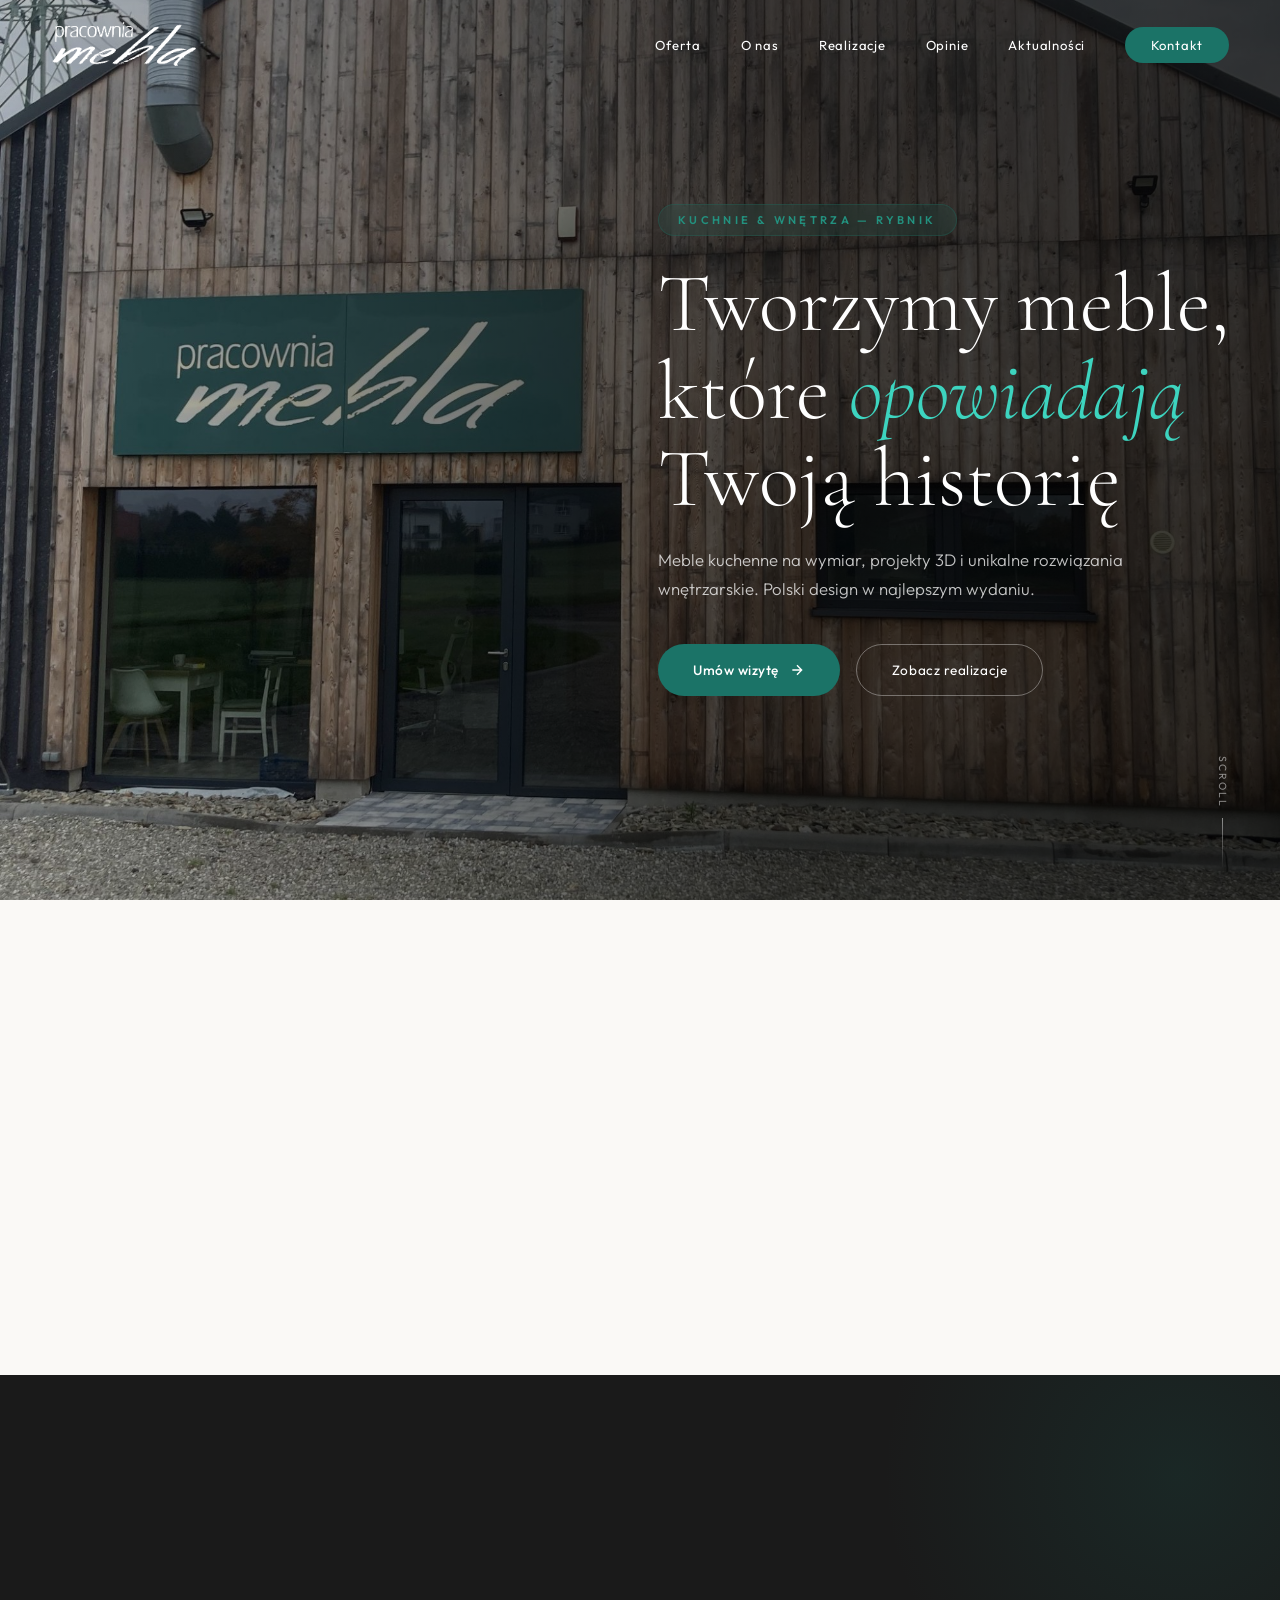
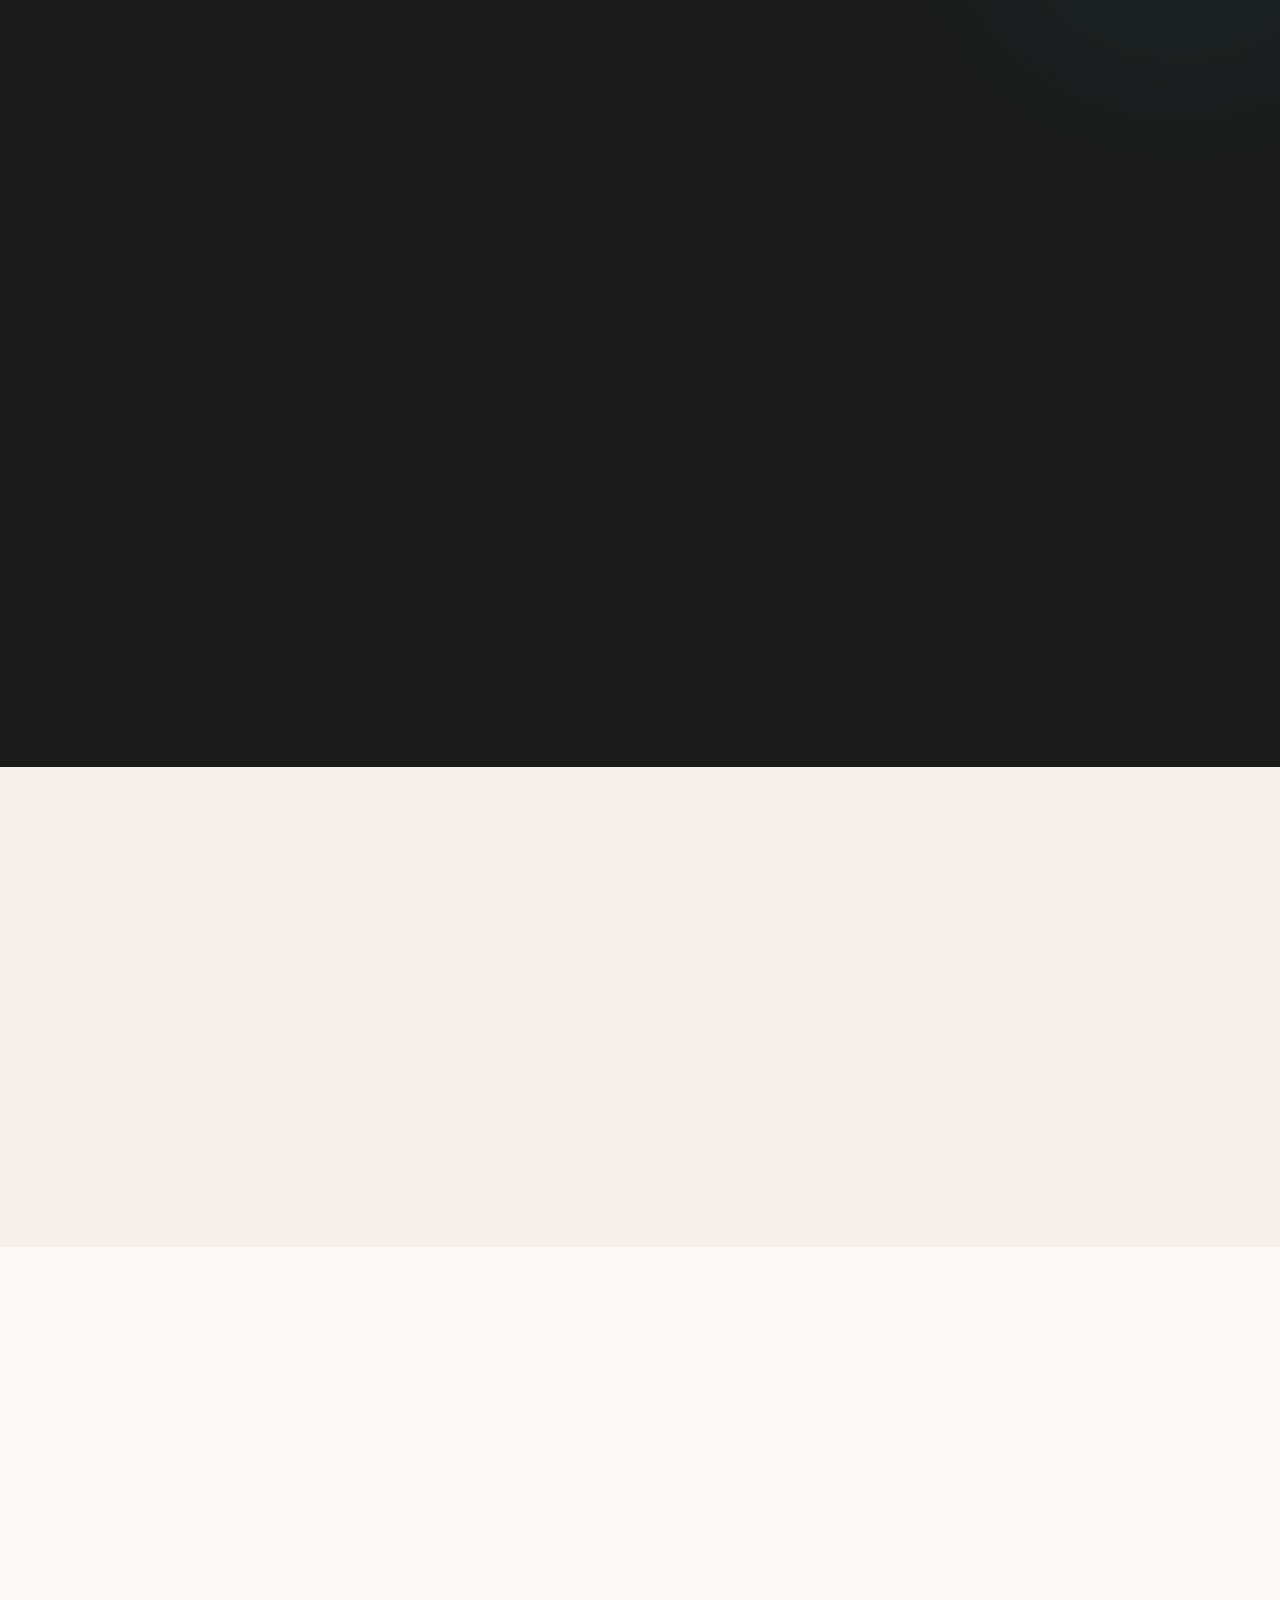
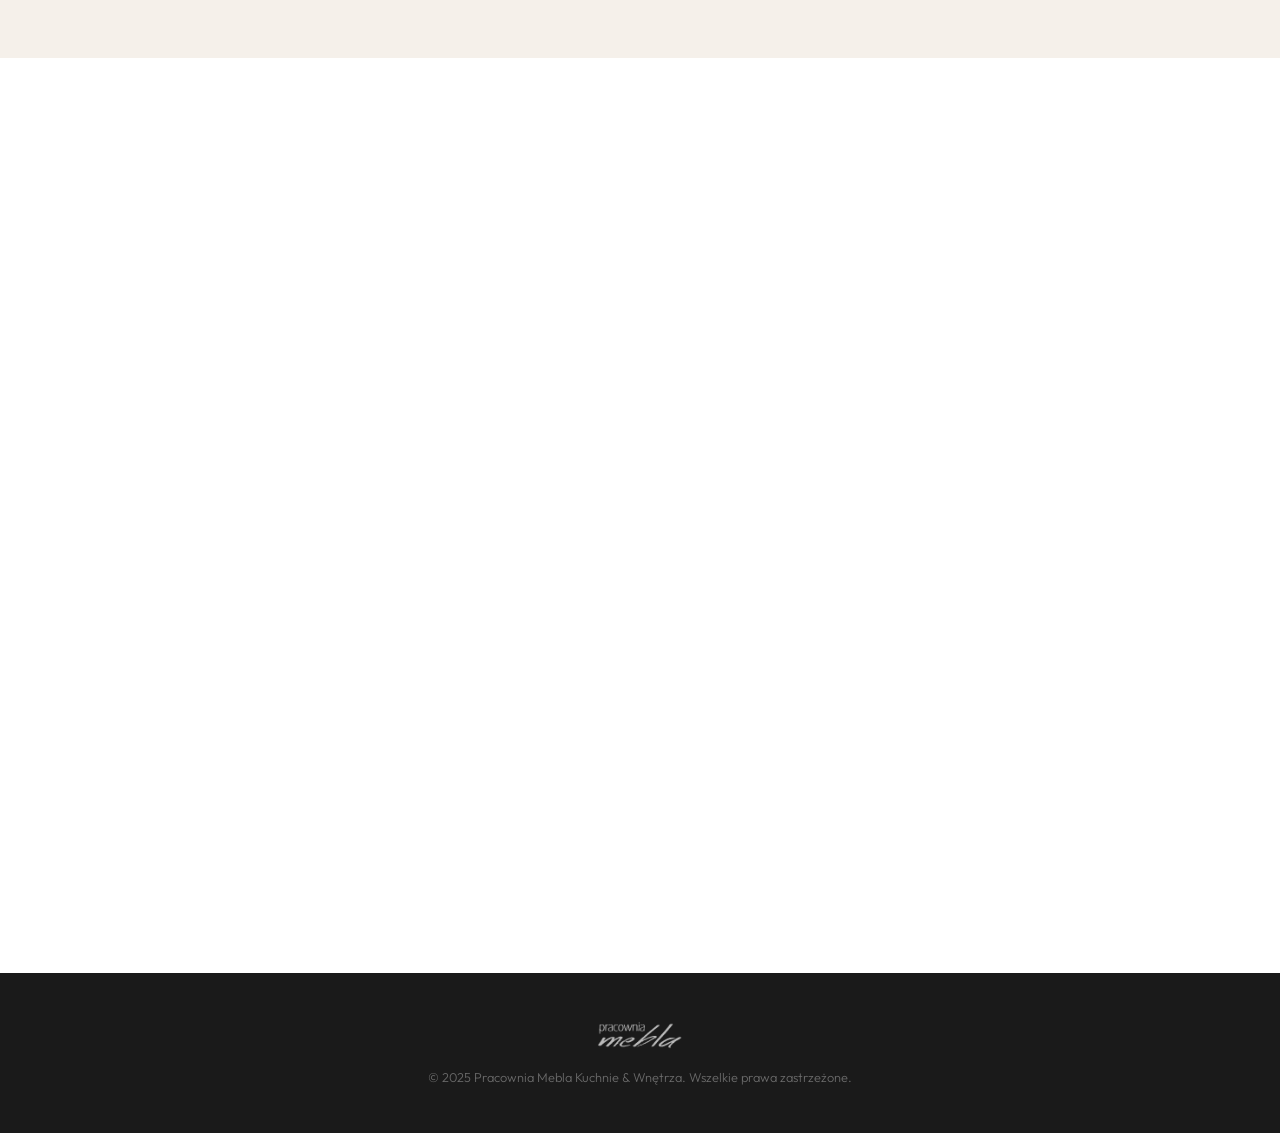
==== commit 9ca38dc6: "Update index.html" ====
--- a/index.html
+++ b/index.html
@@ -5,6 +5,12 @@
   <meta name="viewport" content="width=device-width, initial-scale=1.0">
   <title>Pracownia Mebla | Kuchnie & Wnętrza — Rybnik</title>
   <meta name="description" content="Pracownia Mebla — meble kuchenne na wymiar, kuchnie nowoczesne i klasyczne, meble nietypowe, projekty 3D. Rybnik / Rzuchów.">
+  <link rel="icon" type="image/x-icon" href="favicon.ico">
+  <link rel="icon" type="image/png" sizes="32x32" href="favicon-32x32.png">
+  <link rel="icon" type="image/png" sizes="16x16" href="favicon-16x16.png">
+  <link rel="apple-touch-icon" sizes="180x180" href="apple-touch-icon.png">
+  <link rel="manifest" href="site.webmanifest">
+  <meta name="theme-color" content="#1b7367">
   <link rel="preconnect" href="https://fonts.googleapis.com">
   <link rel="preconnect" href="https://fonts.gstatic.com" crossorigin>
   <link href="https://fonts.googleapis.com/css2?family=Cormorant+Garamond:ital,wght@0,300;0,400;0,500;0,600;1,300;1,400&family=Outfit:wght@300;400;500;600&display=swap" rel="stylesheet">
@@ -269,7 +275,7 @@
           </div>
           <div class="contact-item">
             <div class="contact-icon"><svg viewBox="0 0 24 24"><path d="M4 4h16c1.1 0 2 .9 2 2v12c0 1.1-.9 2-2 2H4c-1.1 0-2-.9-2-2V6c0-1.1.9-2 2-2z"/><polyline points="22,6 12,13 2,6"/></svg></div>
-            <div><div class="contact-item-label">Email</div><div class="contact-item-value"><a href="mailto:studio@pracownia-mebla.pl">studio@pracownia-mebla.pl</a></div></div>
+            <div><div class="contact-item-label">Email</div><div class="contact-item-value"><a href="/cdn-cgi/l/email-protection#62111617060b0d22121003010d150c0b034f0f07000e034c120e"><span class="__cf_email__" data-cfemail="6f1c1b1a0b06002f1f1d0e0c001801060e42020a0d030e411f03">[email&#160;protected]</span></a></div></div>
           </div>
           <div class="contact-hours">
             <h4>Godziny otwarcia</h4>
@@ -305,10 +311,4 @@
 
   <!-- ========== LIGHTBOX (realizacje) ========== -->
   <div class="lightbox" id="lightbox">
-    <button class="lightbox-close">&times;</button>
-    <img src="" alt="Preview" id="lightboxImg">
-  </div>
-
-  <script src="js/main.js"></script>
-</body>
-</html>
+    <button clas
--- a/css/style.css
+++ b/css/style.css
@@ -416,8 +416,29 @@
 
 .products-grid {
   display: grid;
-  grid-template-columns: repeat(auto-fill, minmax(340px, 1fr));
+  grid-template-columns: repeat(2, 1fr);
+  grid-auto-rows: auto;
   gap: 1.5rem;
+}
+
+/* First two cards (kuchnie) span full width each = big */
+.cat-card.cat-big {
+  grid-column: span 1;
+  aspect-ratio: 3/2;
+}
+
+/* Remaining cards: 3 per row, smaller */
+.cat-card.cat-small {
+  aspect-ratio: 4/3;
+}
+
+/* When we have 5 small cards: use a separate sub-grid row approach via JS classes */
+/* Row of 3 */
+.products-grid-small {
+  display: grid;
+  grid-template-columns: repeat(3, 1fr);
+  gap: 1.5rem;
+  grid-column: 1 / -1;
 }
 
 /* Category card with image slider */
@@ -430,18 +451,24 @@
   background: var(--charcoal);
 }
 
+/* FADE animation instead of slide */
 .cat-slider {
   position: absolute;
   inset: 0;
-  display: flex;
-  transition: transform 0.6s cubic-bezier(0.16, 1, 0.3, 1);
 }
 
 .cat-slider img {
+  position: absolute;
+  inset: 0;
   width: 100%;
   height: 100%;
   object-fit: cover;
-  flex-shrink: 0;
+  opacity: 0;
+  transition: opacity 1.2s ease;
+}
+
+.cat-slider img.active {
+  opacity: 1;
 }
 
 .cat-overlay {
@@ -466,6 +493,10 @@
   font-weight: 400;
   color: var(--white);
   margin-bottom: 0.2rem;
+}
+
+.cat-big .cat-overlay h3 {
+  font-size: 1.8rem;
 }
 
 .cat-overlay p {
@@ -1209,6 +1240,14 @@
     grid-template-columns: 1fr;
   }
 
+  .cat-card.cat-big {
+    aspect-ratio: 4/3;
+  }
+
+  .products-grid-small {
+    grid-template-columns: repeat(2, 1fr);
+  }
+
   .about-grid {
     grid-template-columns: 1fr;
   }
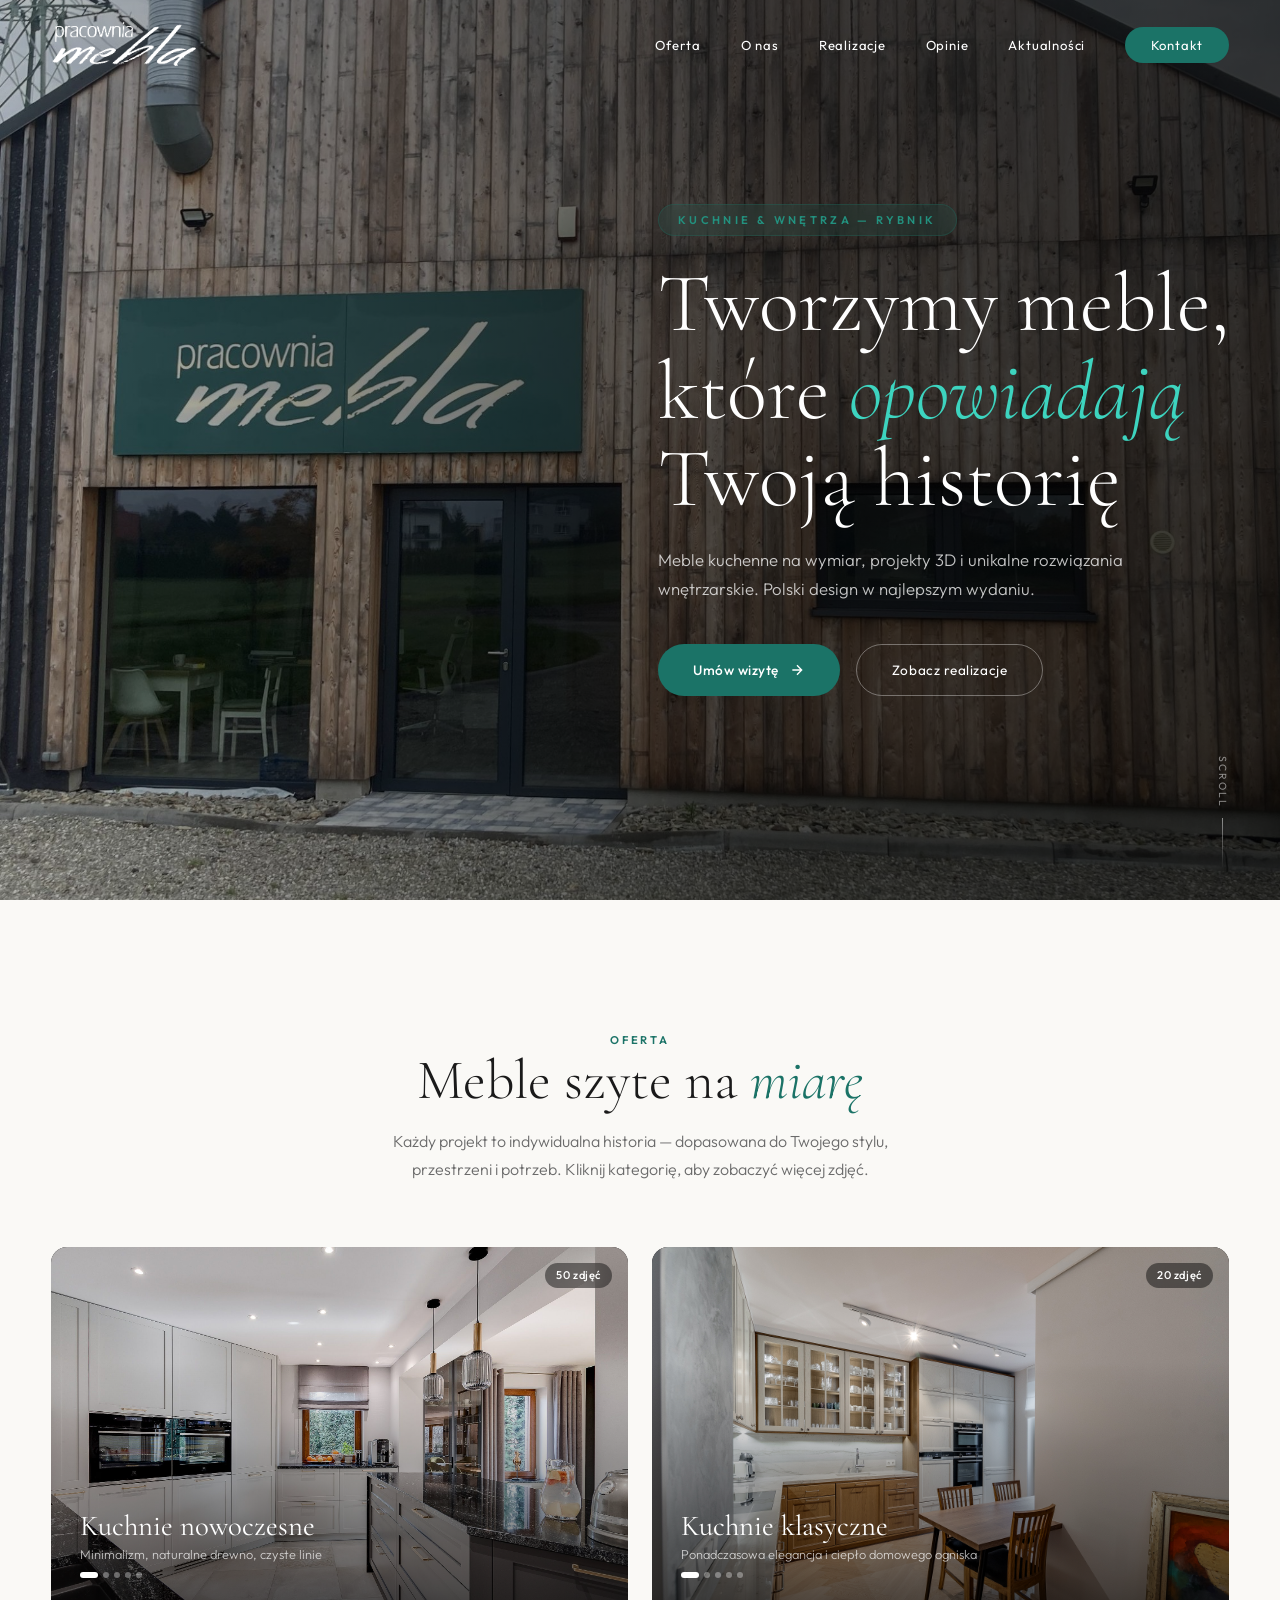
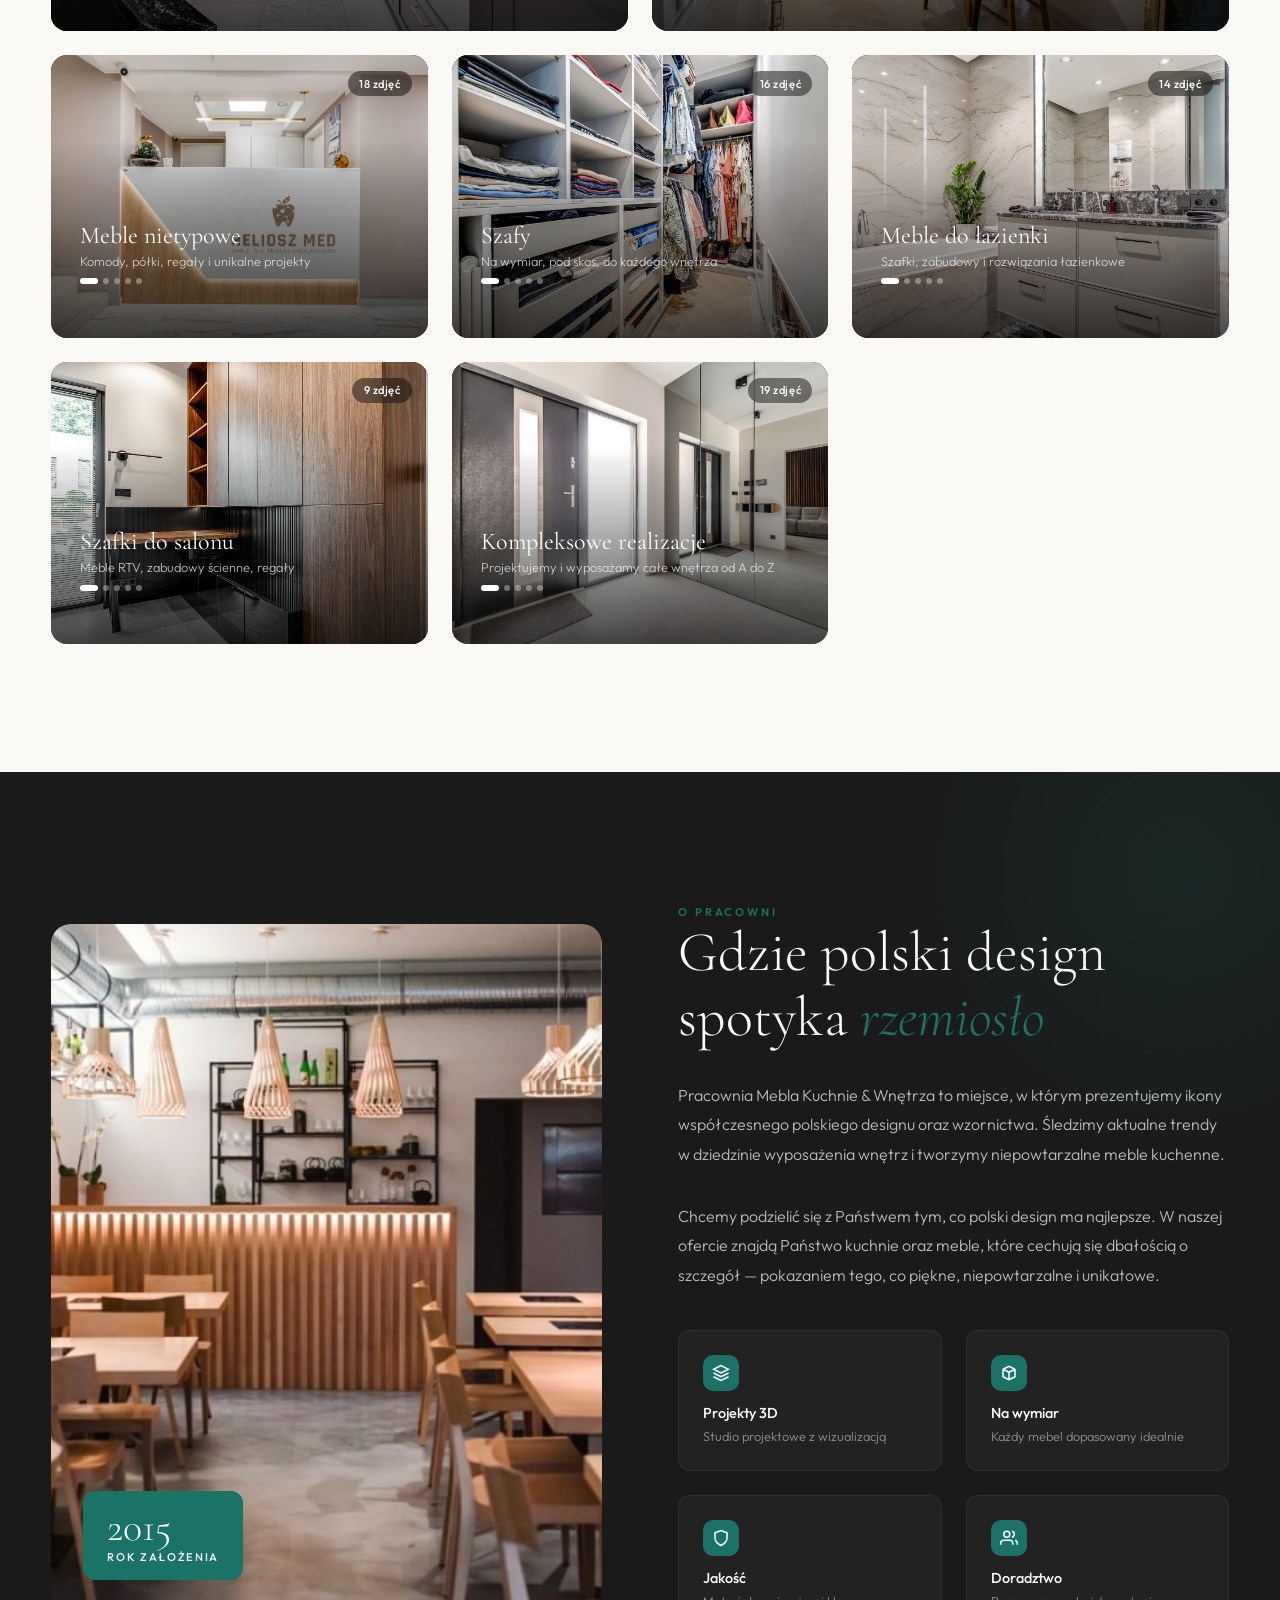
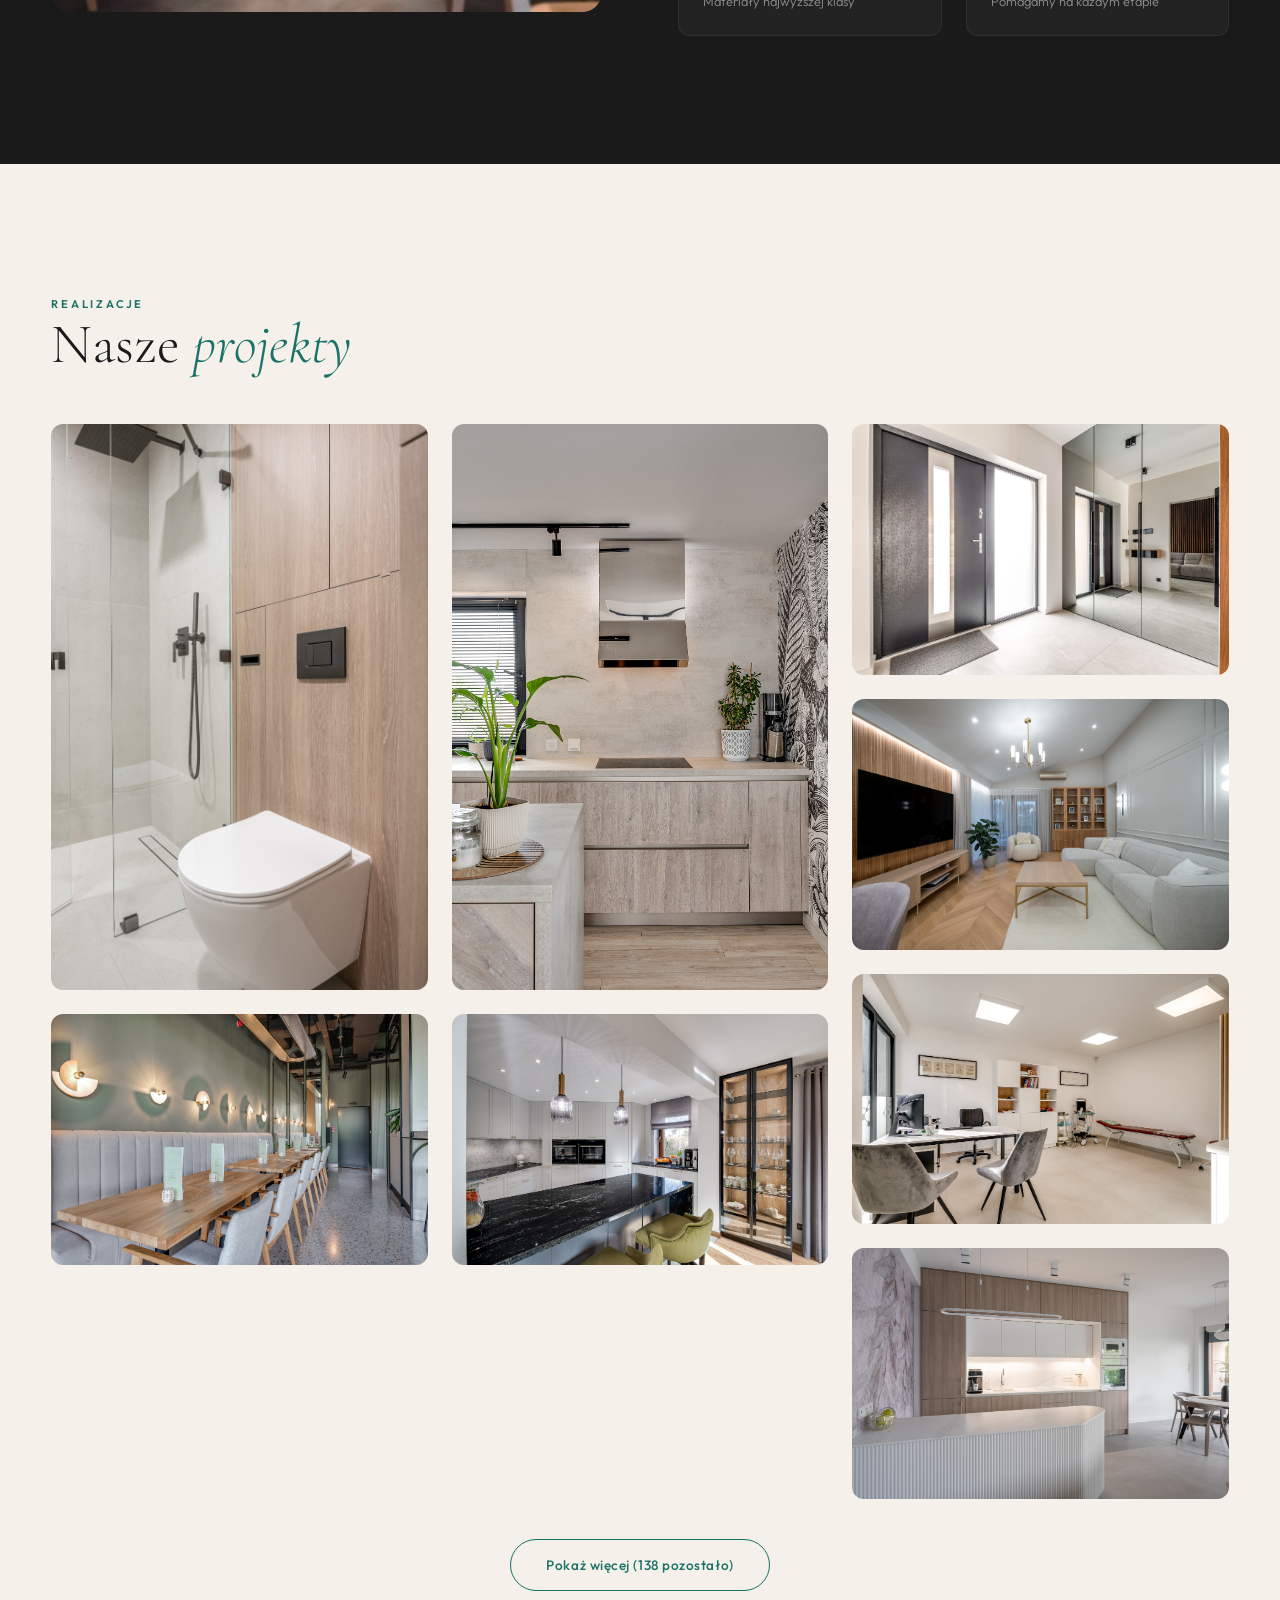
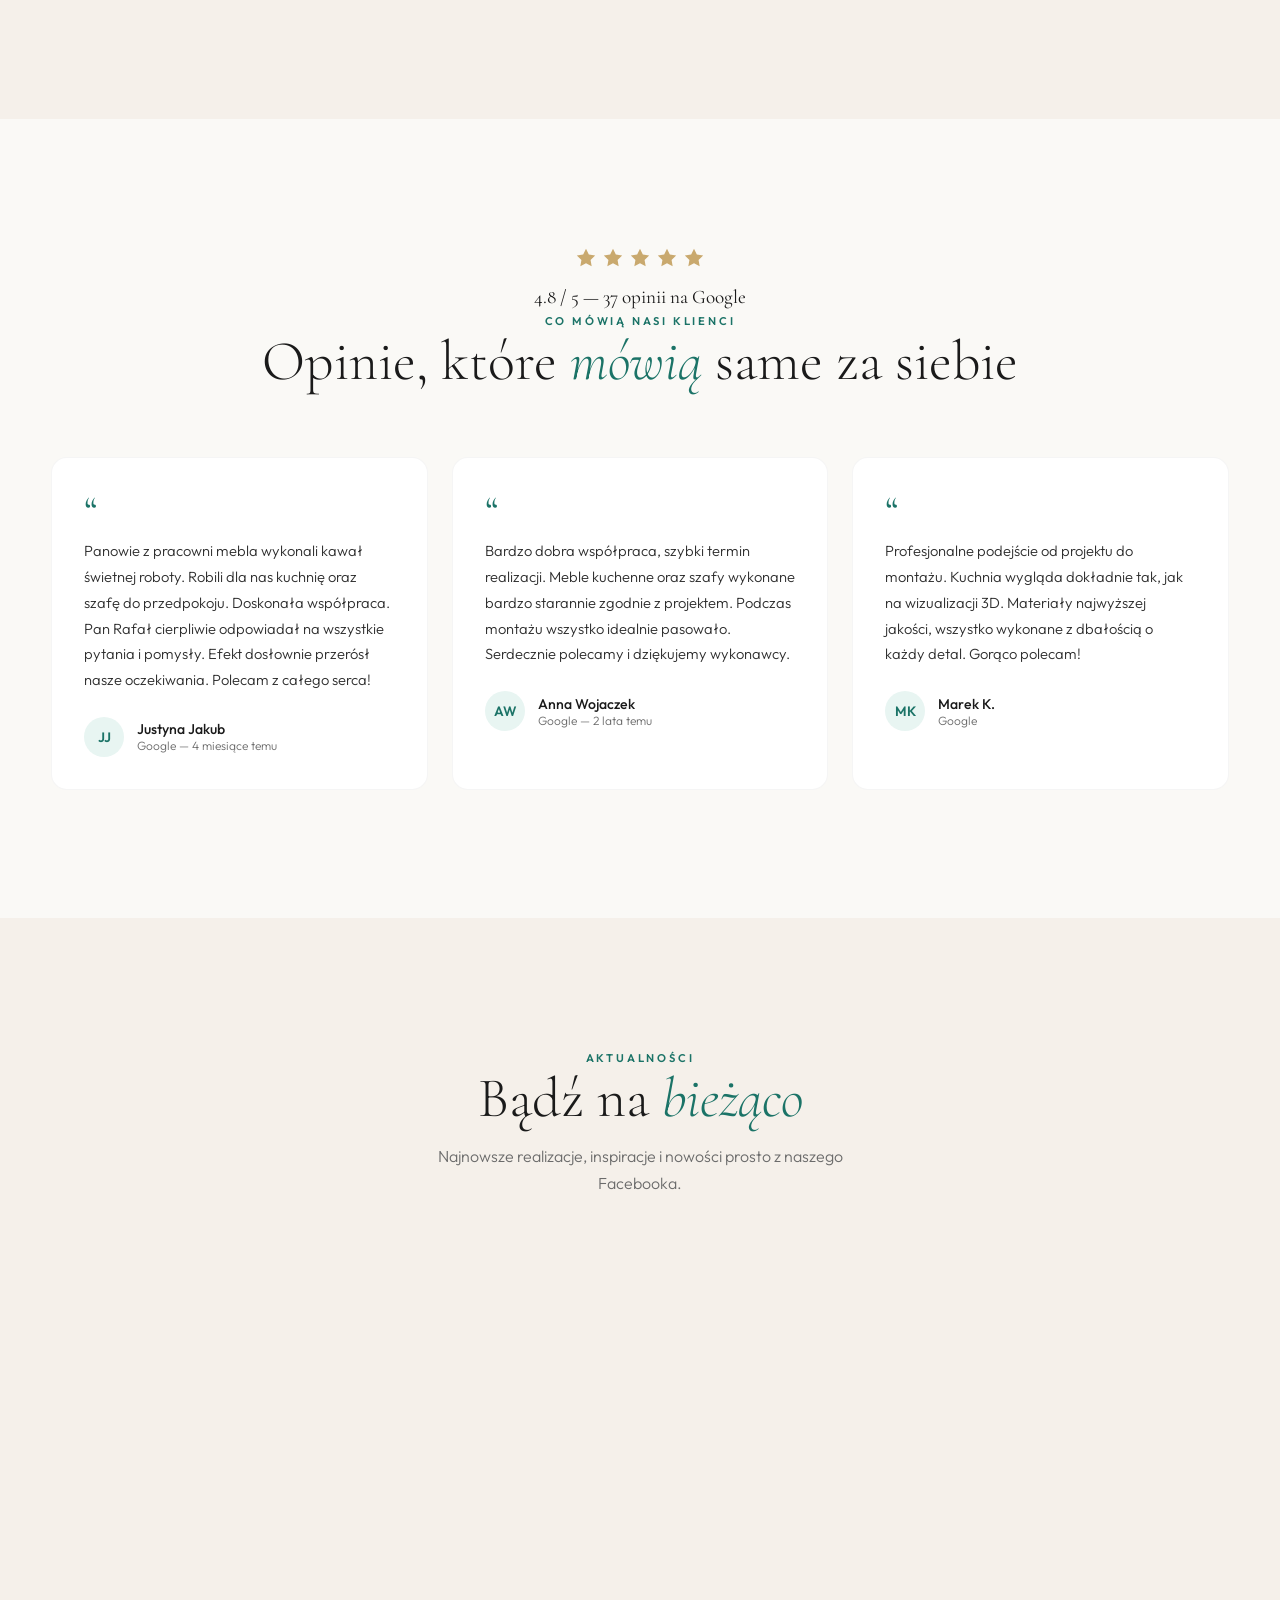
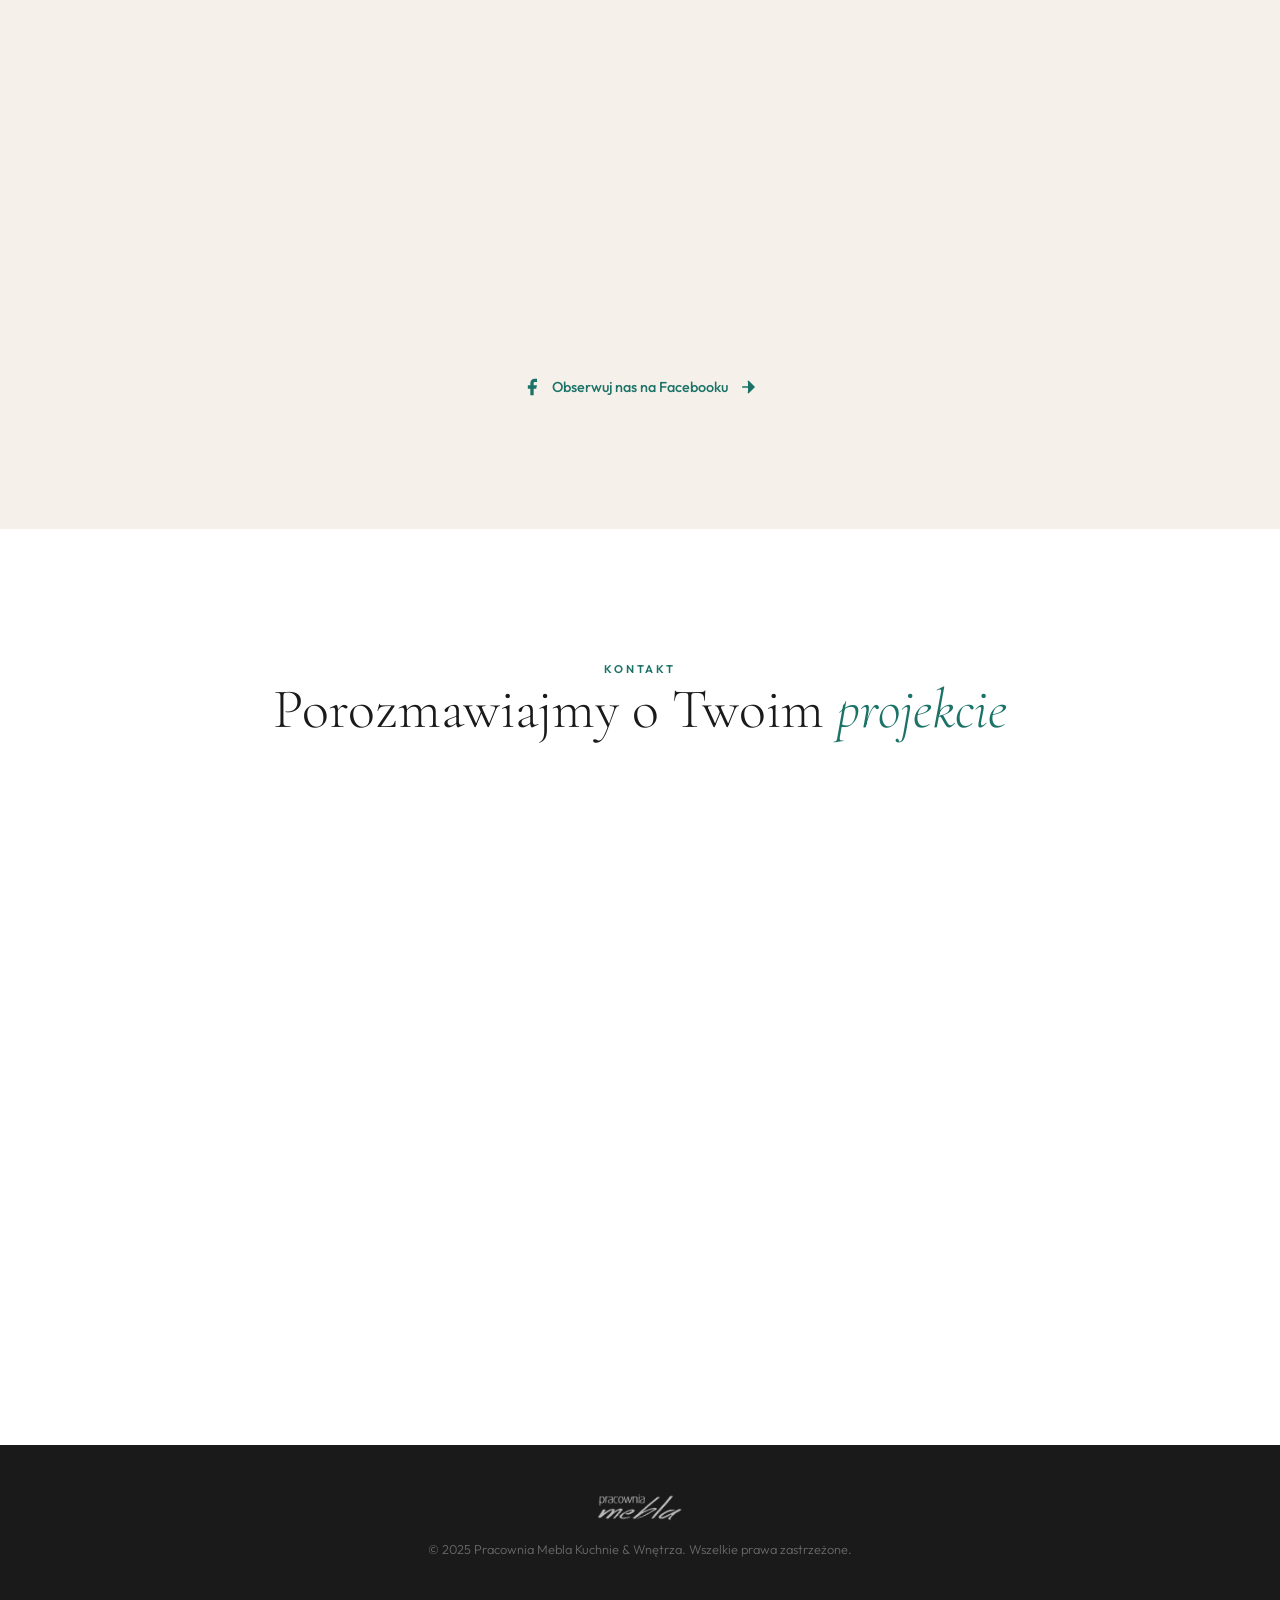
==== commit 6ce05022: "Update index.html" ====
--- a/index.html
+++ b/index.html
@@ -275,7 +275,7 @@
           </div>
           <div class="contact-item">
             <div class="contact-icon"><svg viewBox="0 0 24 24"><path d="M4 4h16c1.1 0 2 .9 2 2v12c0 1.1-.9 2-2 2H4c-1.1 0-2-.9-2-2V6c0-1.1.9-2 2-2z"/><polyline points="22,6 12,13 2,6"/></svg></div>
-            <div><div class="contact-item-label">Email</div><div class="contact-item-value"><a href="/cdn-cgi/l/email-protection#62111617060b0d22121003010d150c0b034f0f07000e034c120e"><span class="__cf_email__" data-cfemail="6f1c1b1a0b06002f1f1d0e0c001801060e42020a0d030e411f03">[email&#160;protected]</span></a></div></div>
+            <div><div class="contact-item-label">Email</div><div class="contact-item-value"><a href="/cdn-cgi/l/email-protection#4a393e3f2e23250a3a382b29253d24232b67272f28262b643a26"><span class="__cf_email__" data-cfemail="dcafa8a9b8b5b39cacaebdbfb3abb2b5bdf1b1b9beb0bdf2acb0">[email&#160;protected]</span></a></div></div>
           </div>
           <div class="contact-hours">
             <h4>Godziny otwarcia</h4>
@@ -310,5 +310,13 @@
   </footer>
 
   <!-- ========== LIGHTBOX (realizacje) ========== -->
+
+  <!-- ========== LIGHTBOX (realizacje) ========== -->
   <div class="lightbox" id="lightbox">
-    <button clas+    <button class="lightbox-close">&times;</button>
+    <img src="" alt="Preview" id="lightboxImg">
+  </div>
+
+  <script src="js/main.js"></script>
+</body>
+</html>
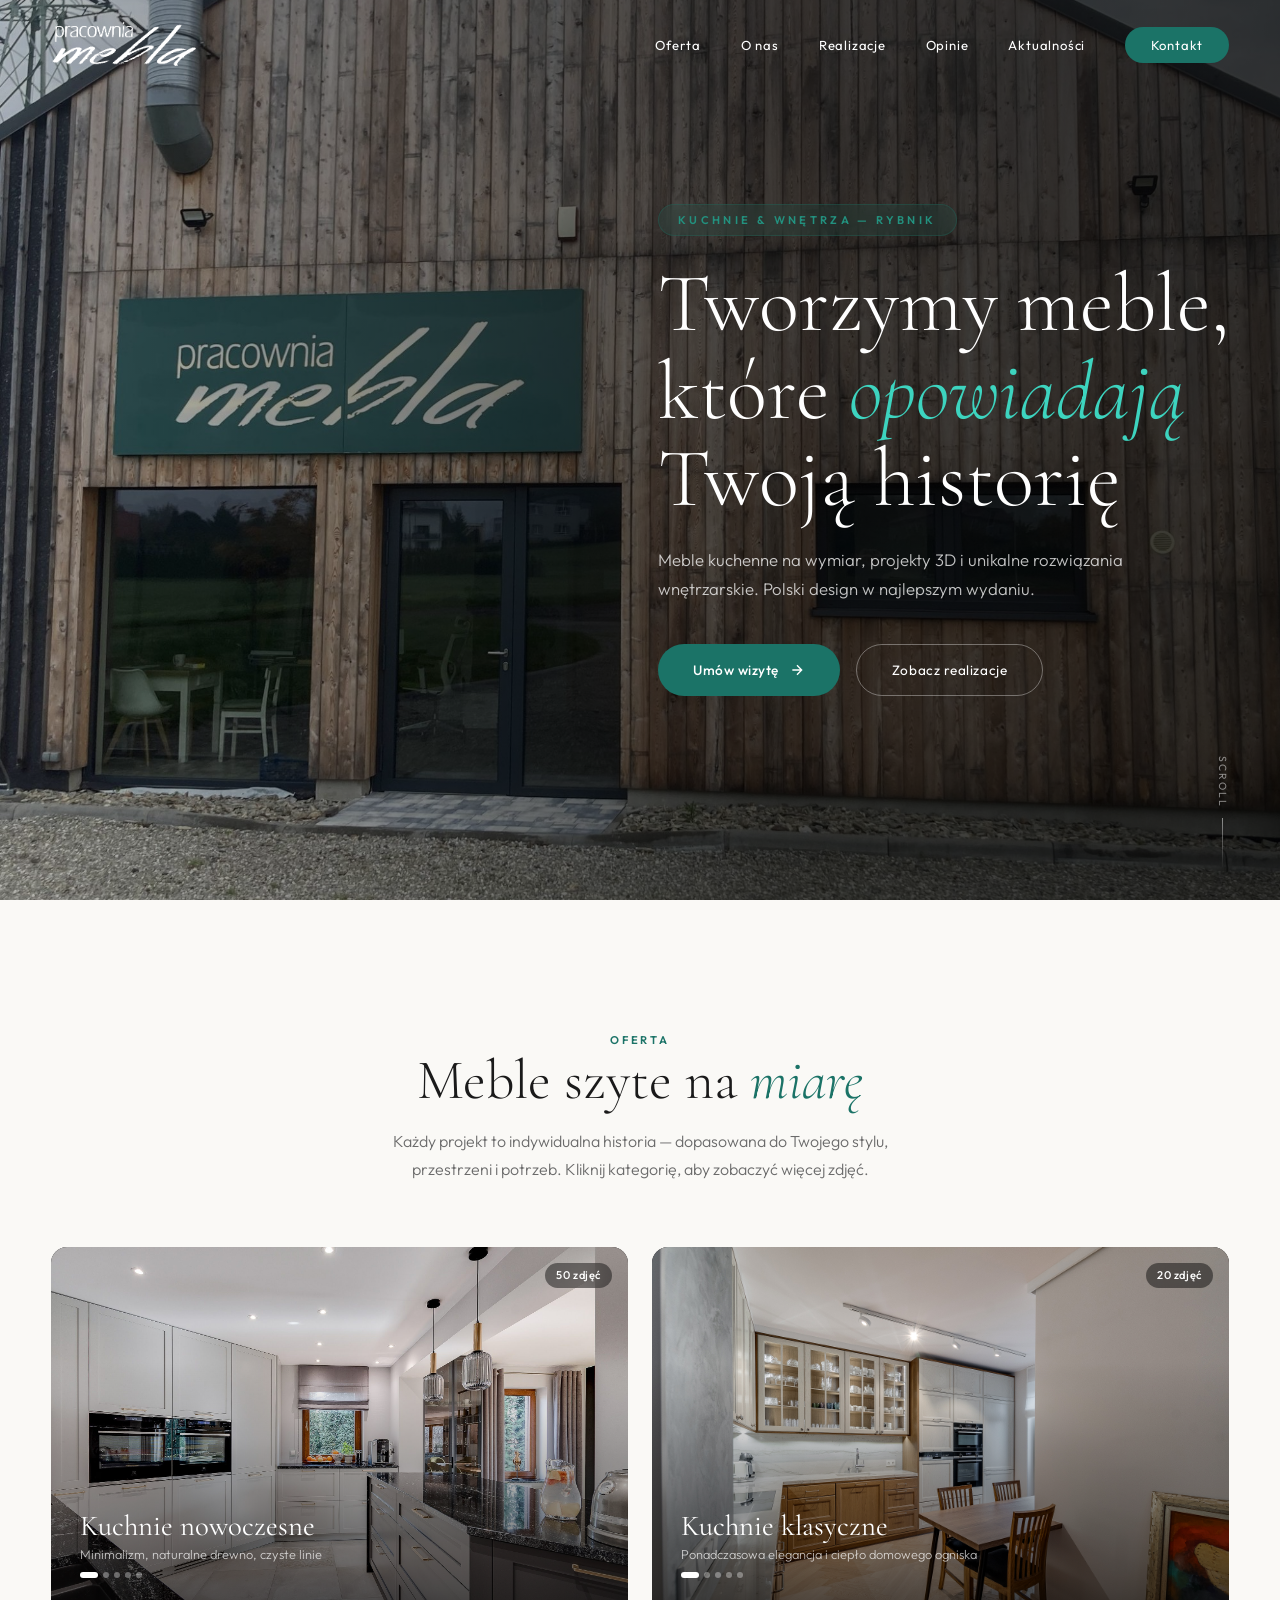
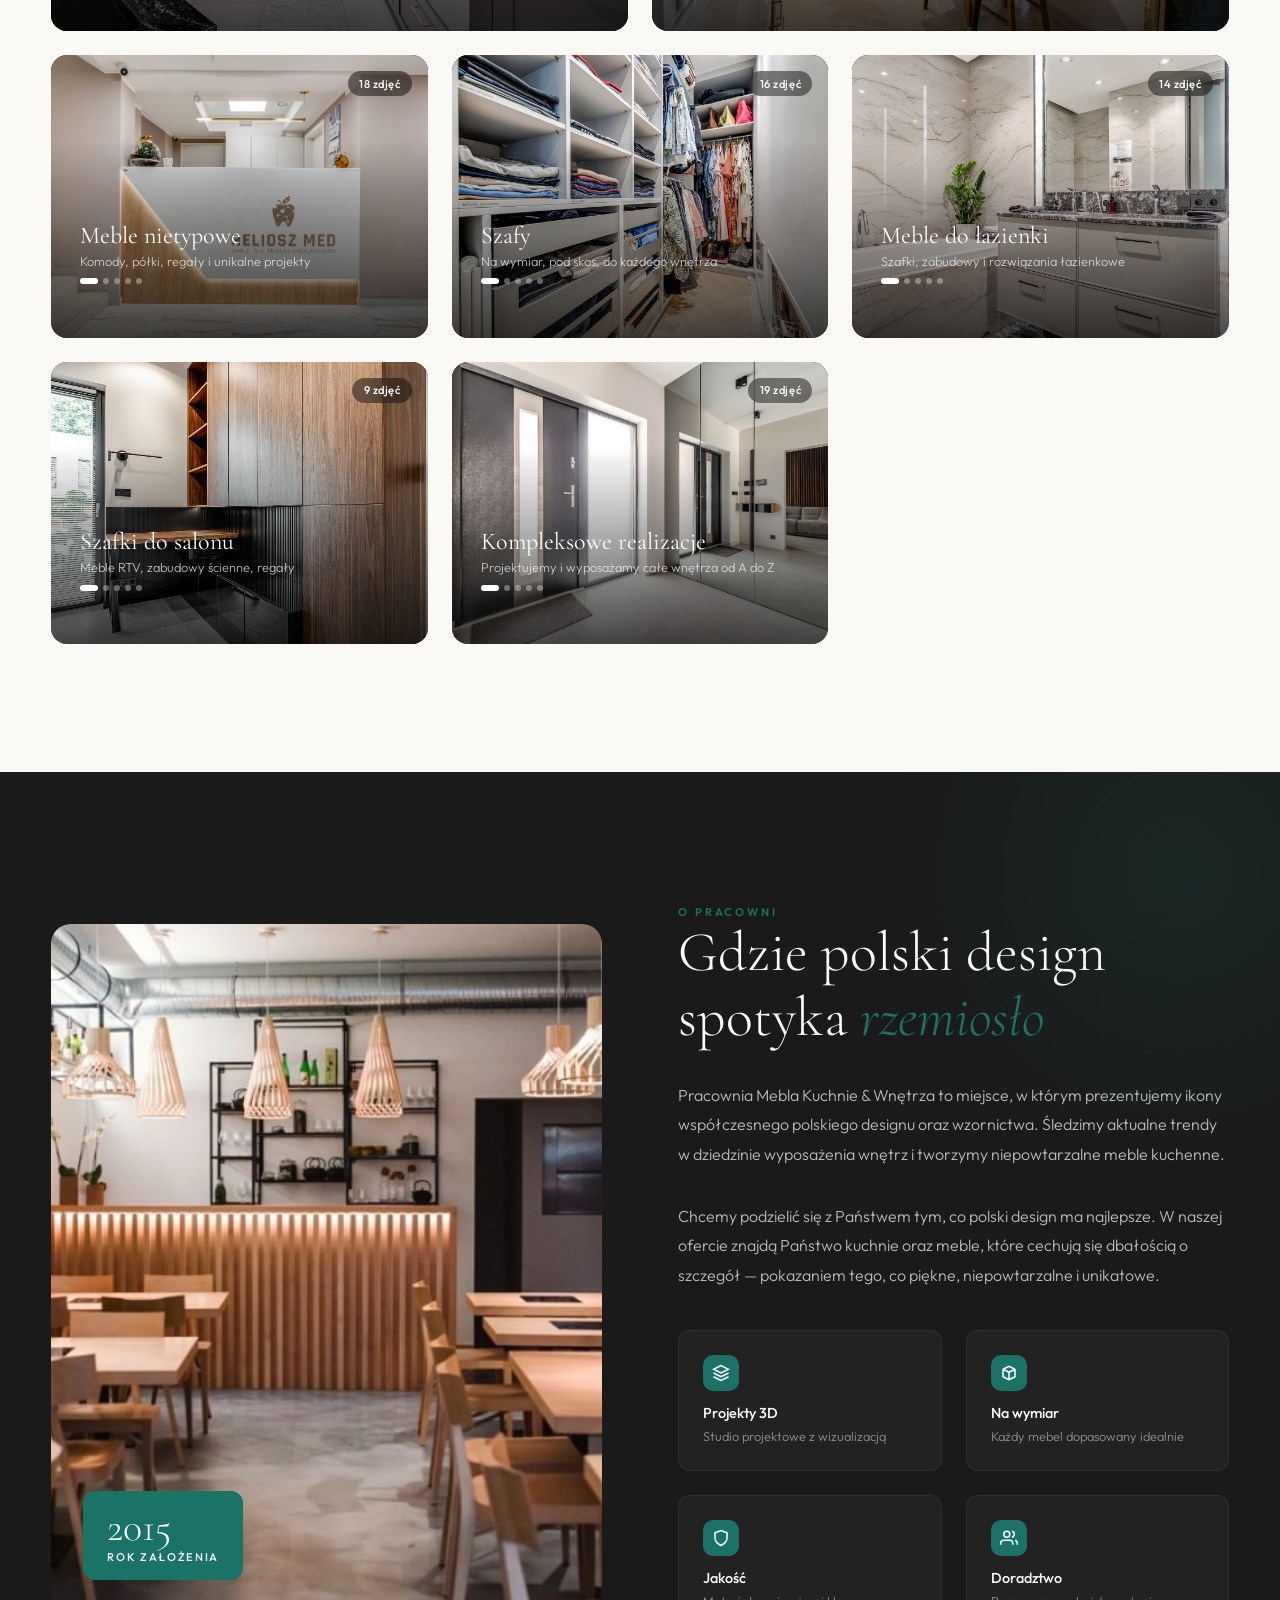
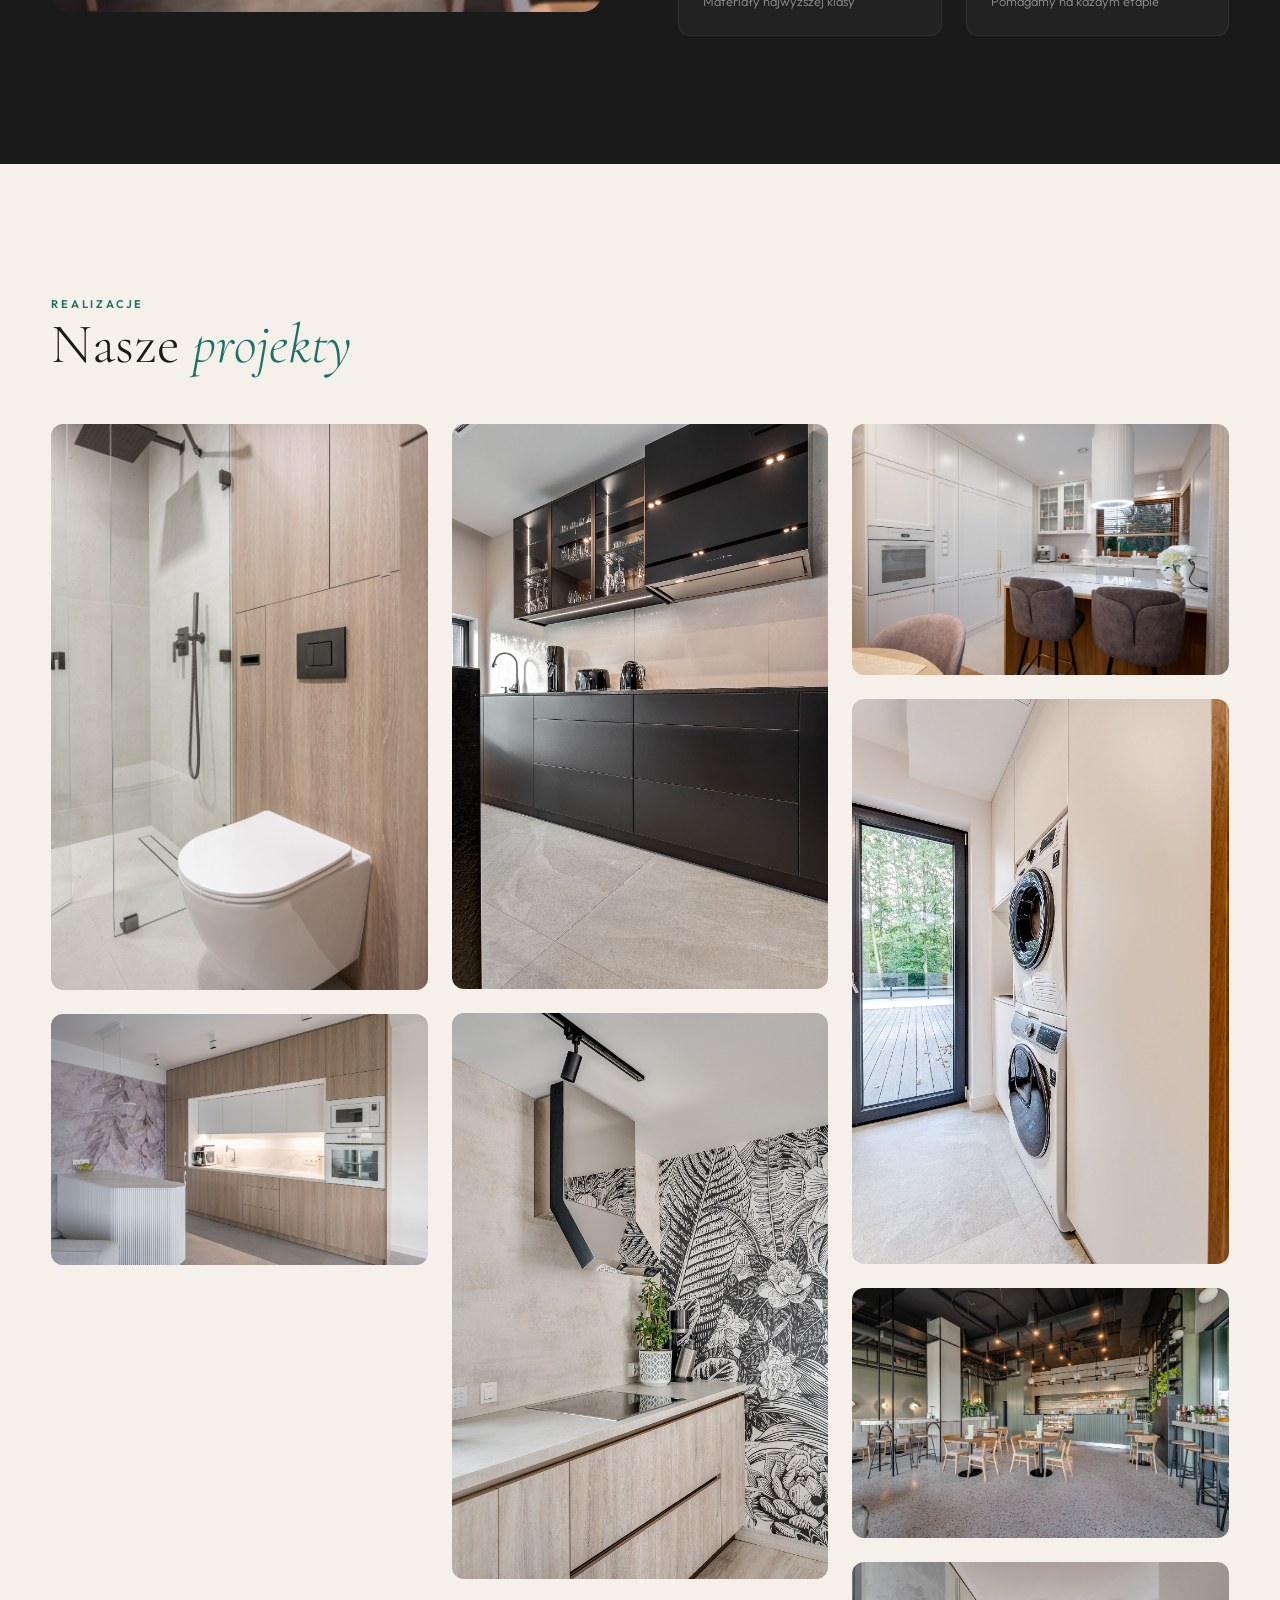
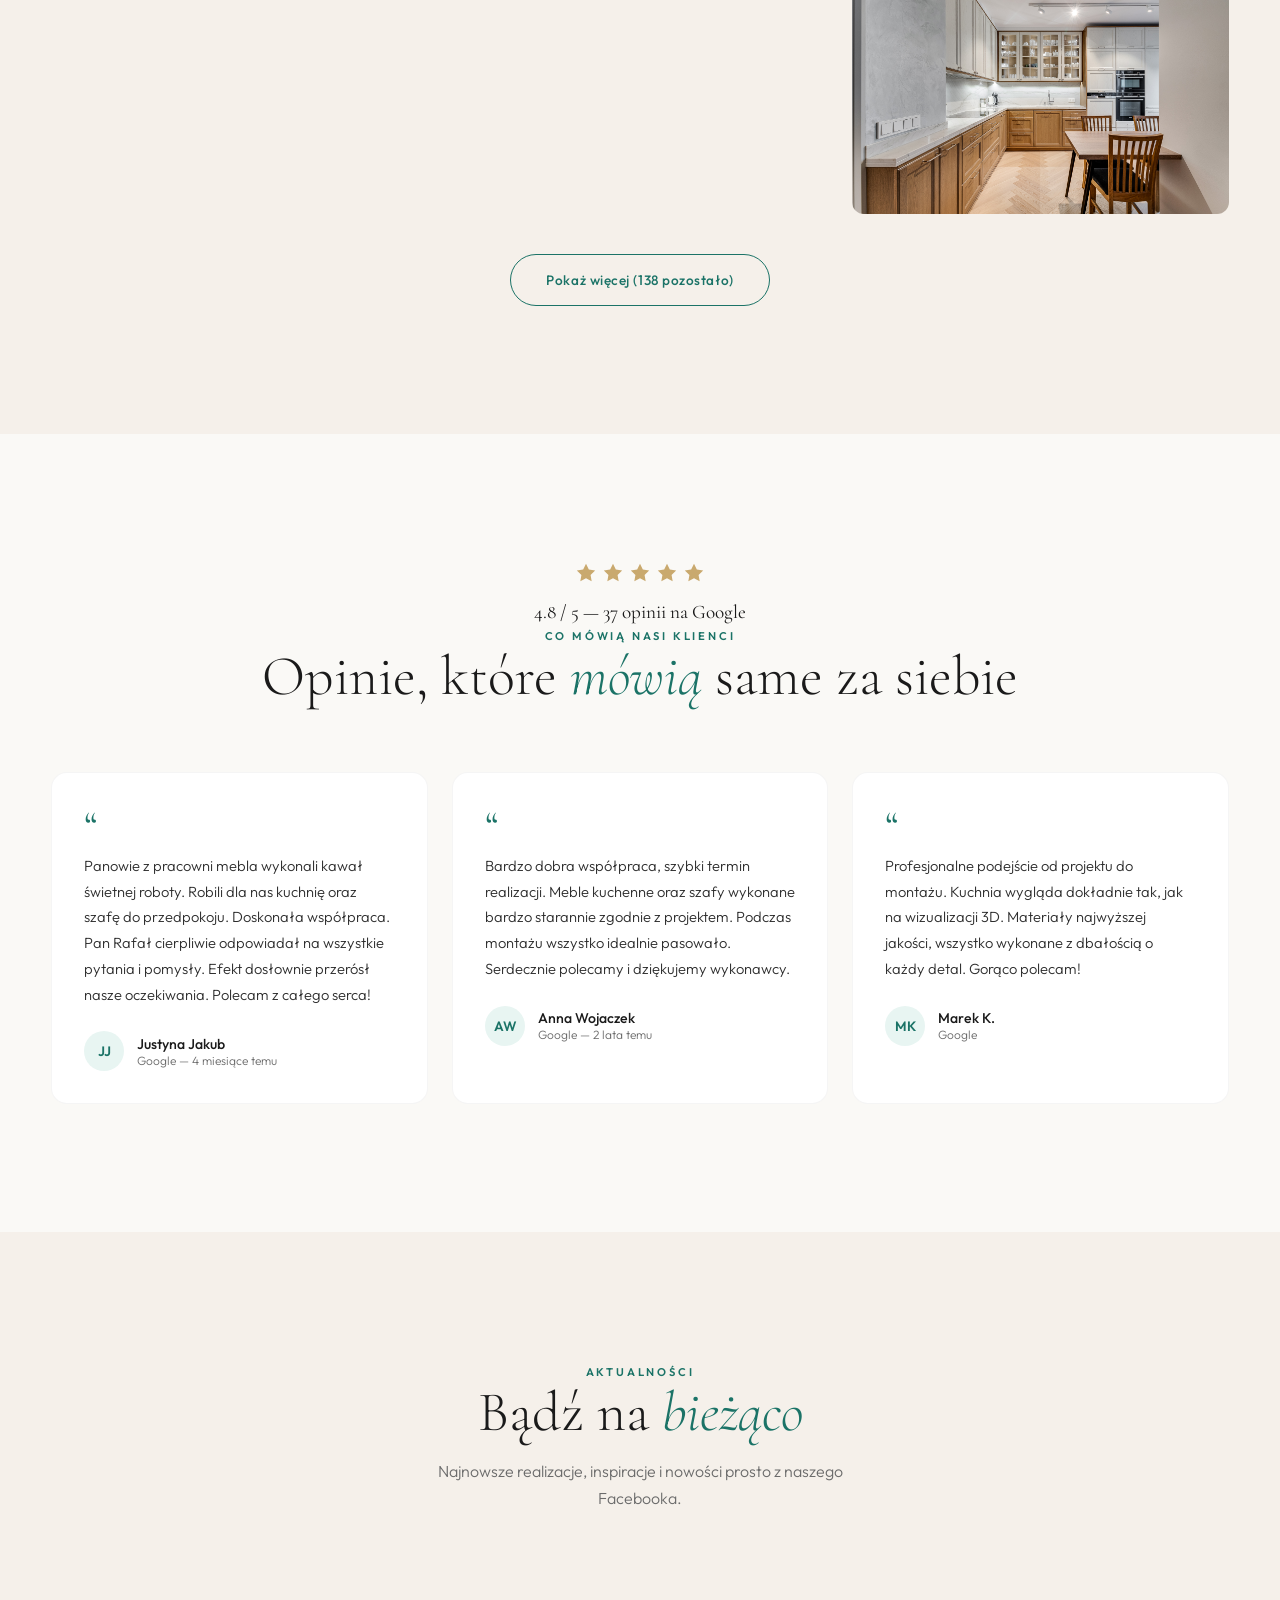
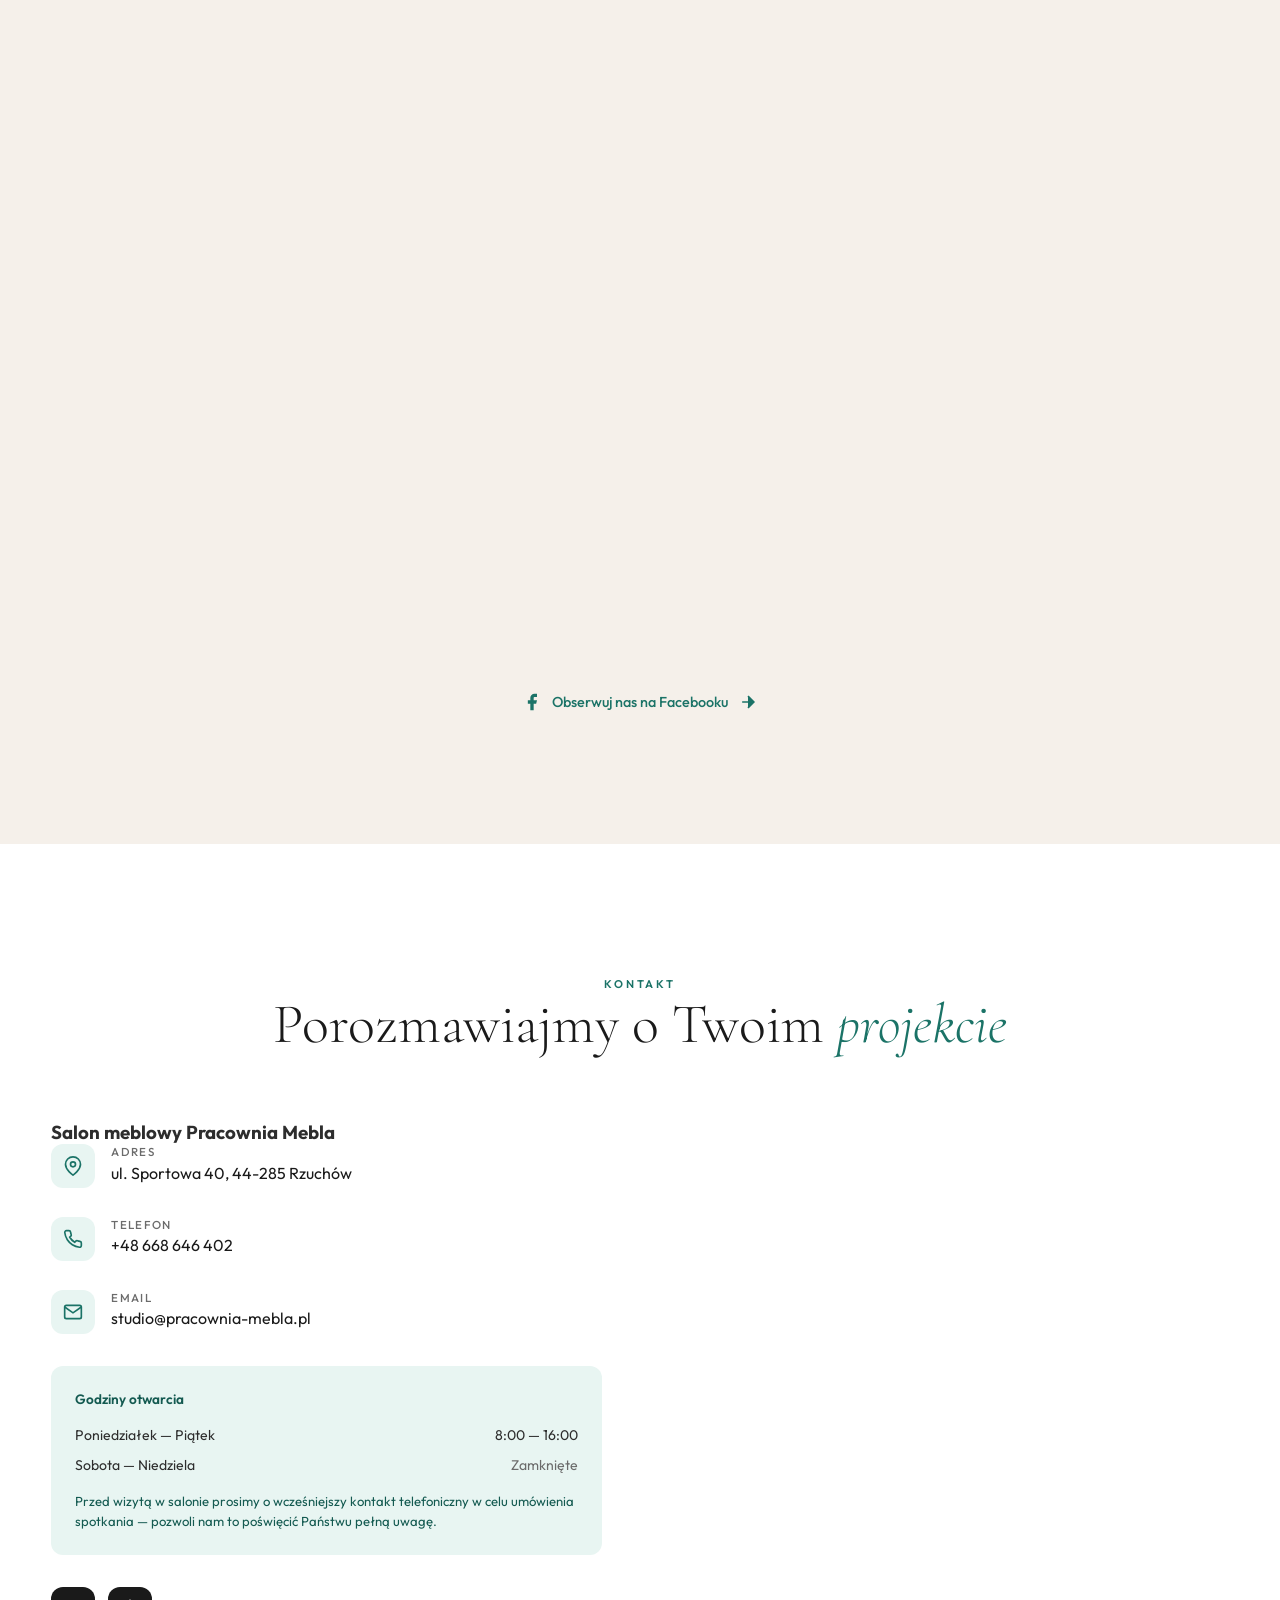
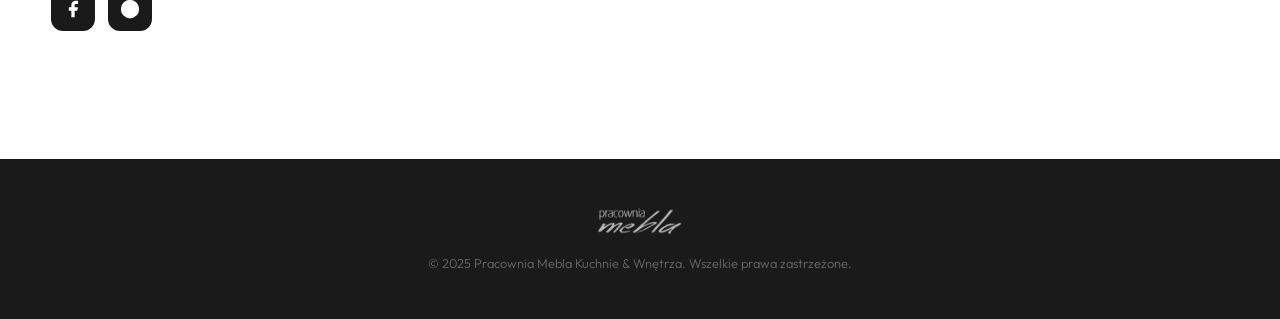
==== commit 68f369d3: "icon" ====
--- a/index.html
+++ b/index.html
@@ -6,11 +6,8 @@
   <title>Pracownia Mebla | Kuchnie & Wnętrza — Rybnik</title>
   <meta name="description" content="Pracownia Mebla — meble kuchenne na wymiar, kuchnie nowoczesne i klasyczne, meble nietypowe, projekty 3D. Rybnik / Rzuchów.">
   <link rel="icon" type="image/x-icon" href="favicon.ico">
-  <link rel="icon" type="image/png" sizes="32x32" href="favicon-32x32.png">
-  <link rel="icon" type="image/png" sizes="16x16" href="favicon-16x16.png">
-  <link rel="apple-touch-icon" sizes="180x180" href="apple-touch-icon.png">
-  <link rel="manifest" href="site.webmanifest">
-  <meta name="theme-color" content="#1b7367">
+  <link rel="icon" type="image/png" sizes="192x192" href="favicon.png">
+  <link rel="apple-touch-icon" href="favicon.png">
   <link rel="preconnect" href="https://fonts.googleapis.com">
   <link rel="preconnect" href="https://fonts.gstatic.com" crossorigin>
   <link href="https://fonts.googleapis.com/css2?family=Cormorant+Garamond:ital,wght@0,300;0,400;0,500;0,600;1,300;1,400&family=Outfit:wght@300;400;500;600&display=swap" rel="stylesheet">
@@ -275,7 +272,7 @@
           </div>
           <div class="contact-item">
             <div class="contact-icon"><svg viewBox="0 0 24 24"><path d="M4 4h16c1.1 0 2 .9 2 2v12c0 1.1-.9 2-2 2H4c-1.1 0-2-.9-2-2V6c0-1.1.9-2 2-2z"/><polyline points="22,6 12,13 2,6"/></svg></div>
-            <div><div class="contact-item-label">Email</div><div class="contact-item-value"><a href="/cdn-cgi/l/email-protection#4a393e3f2e23250a3a382b29253d24232b67272f28262b643a26"><span class="__cf_email__" data-cfemail="dcafa8a9b8b5b39cacaebdbfb3abb2b5bdf1b1b9beb0bdf2acb0">[email&#160;protected]</span></a></div></div>
+            <div><div class="contact-item-label">Email</div><div class="contact-item-value"><a href="mailto:studio@pracownia-mebla.pl">studio@pracownia-mebla.pl</a></div></div>
           </div>
           <div class="contact-hours">
             <h4>Godziny otwarcia</h4>
@@ -310,8 +307,6 @@
   </footer>
 
   <!-- ========== LIGHTBOX (realizacje) ========== -->
-
-  <!-- ========== LIGHTBOX (realizacje) ========== -->
   <div class="lightbox" id="lightbox">
     <button class="lightbox-close">&times;</button>
     <img src="" alt="Preview" id="lightboxImg">
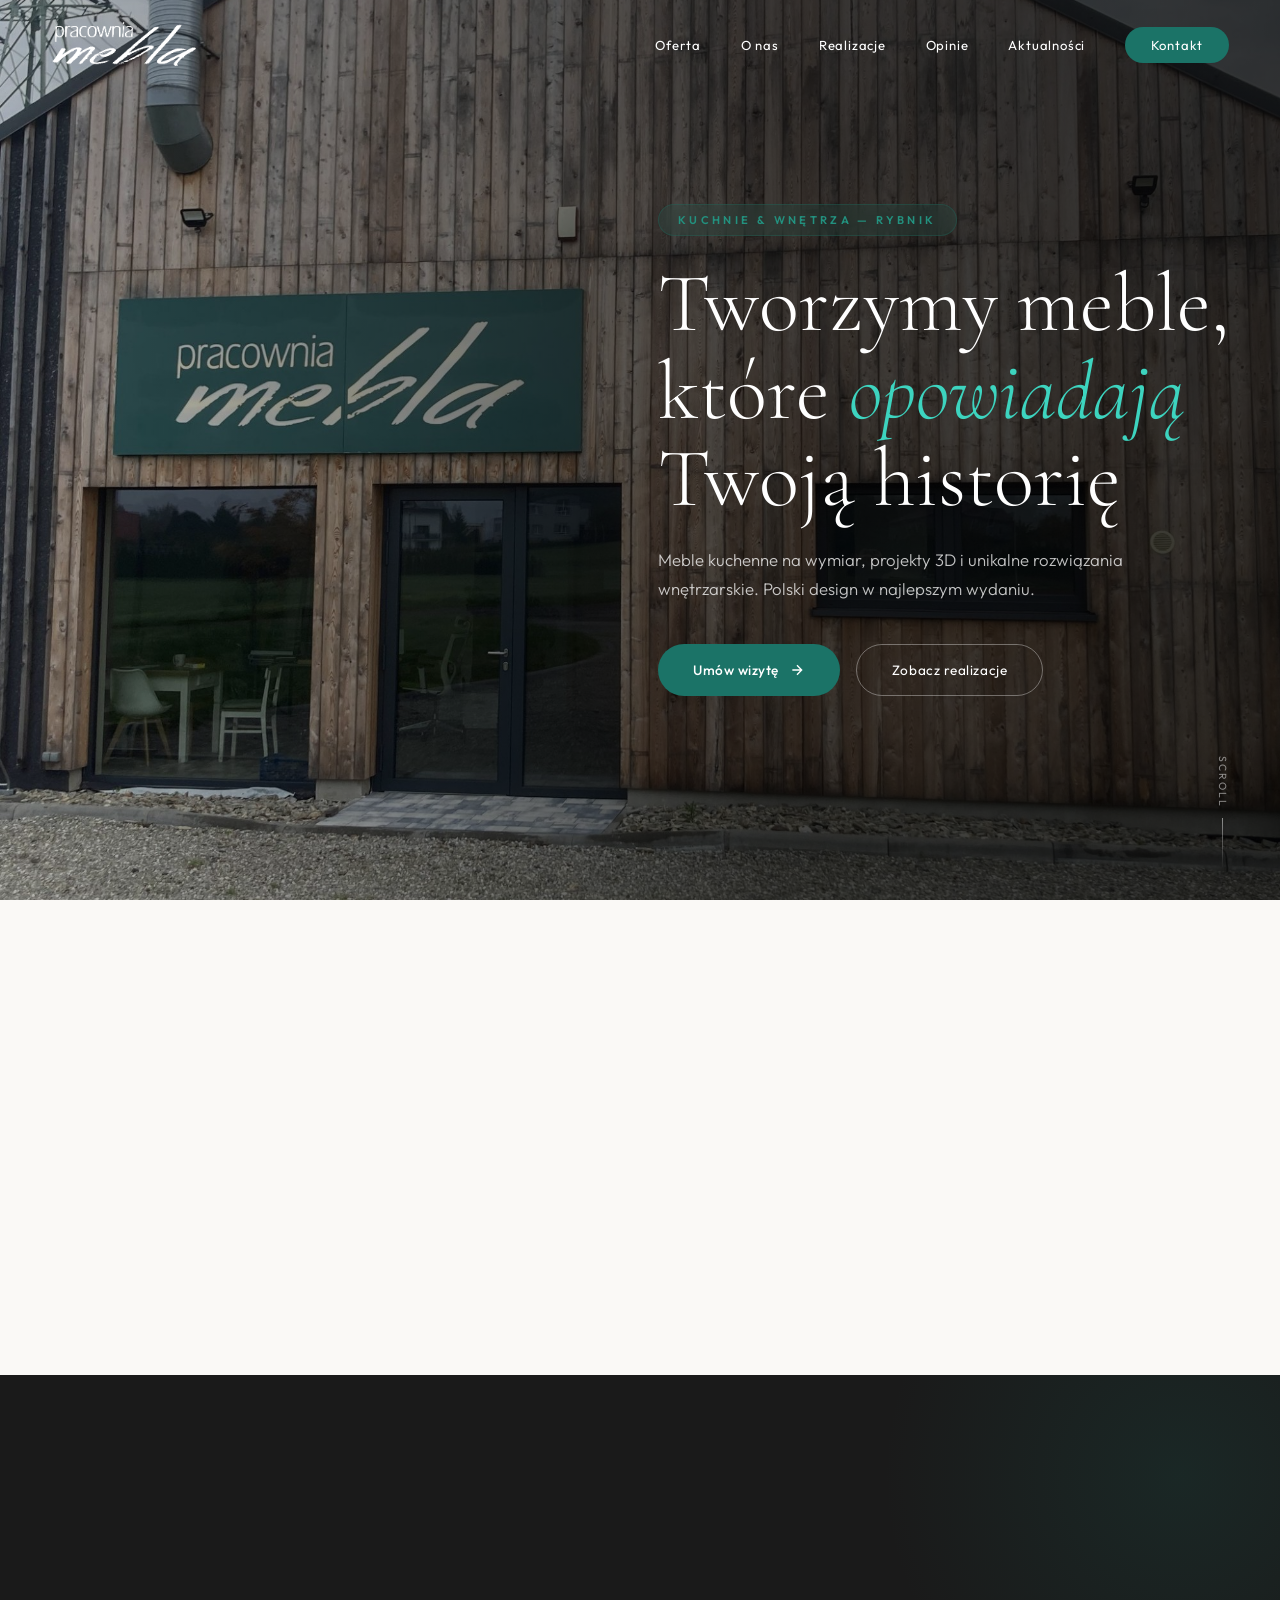
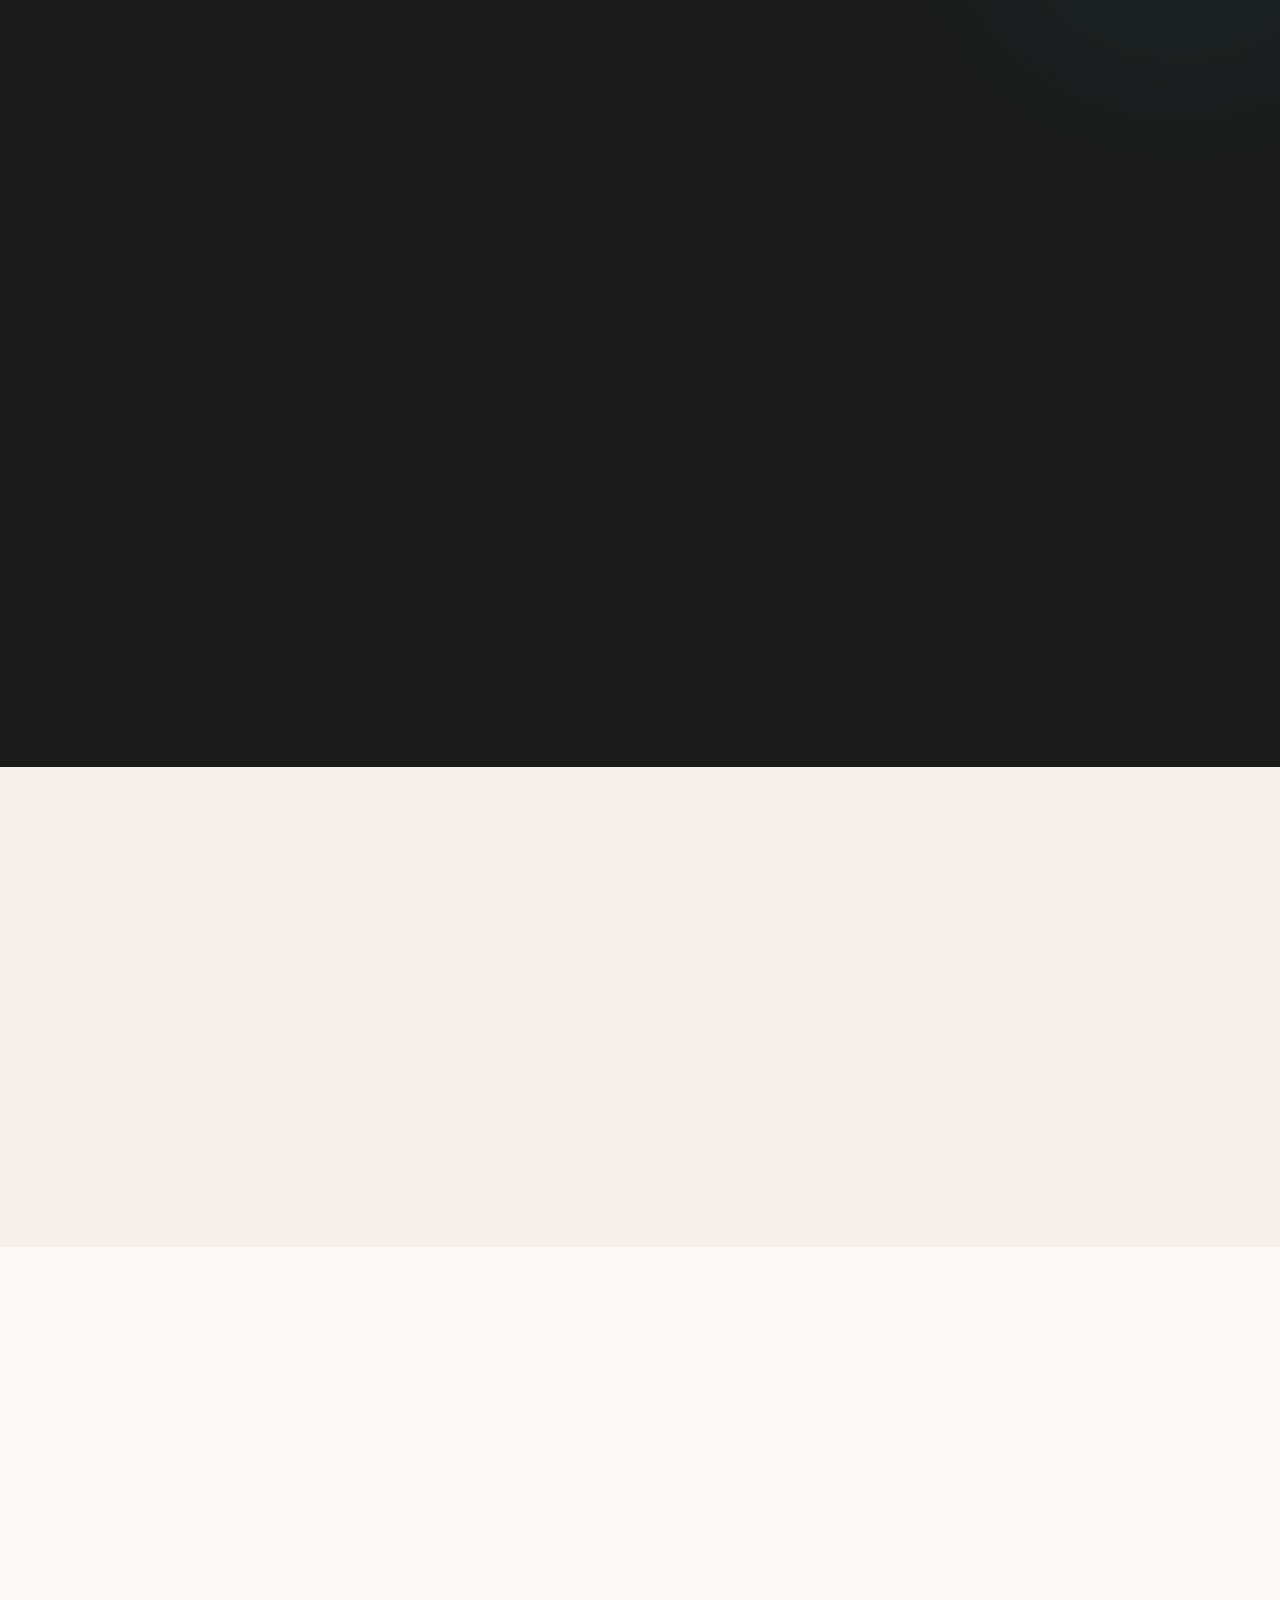
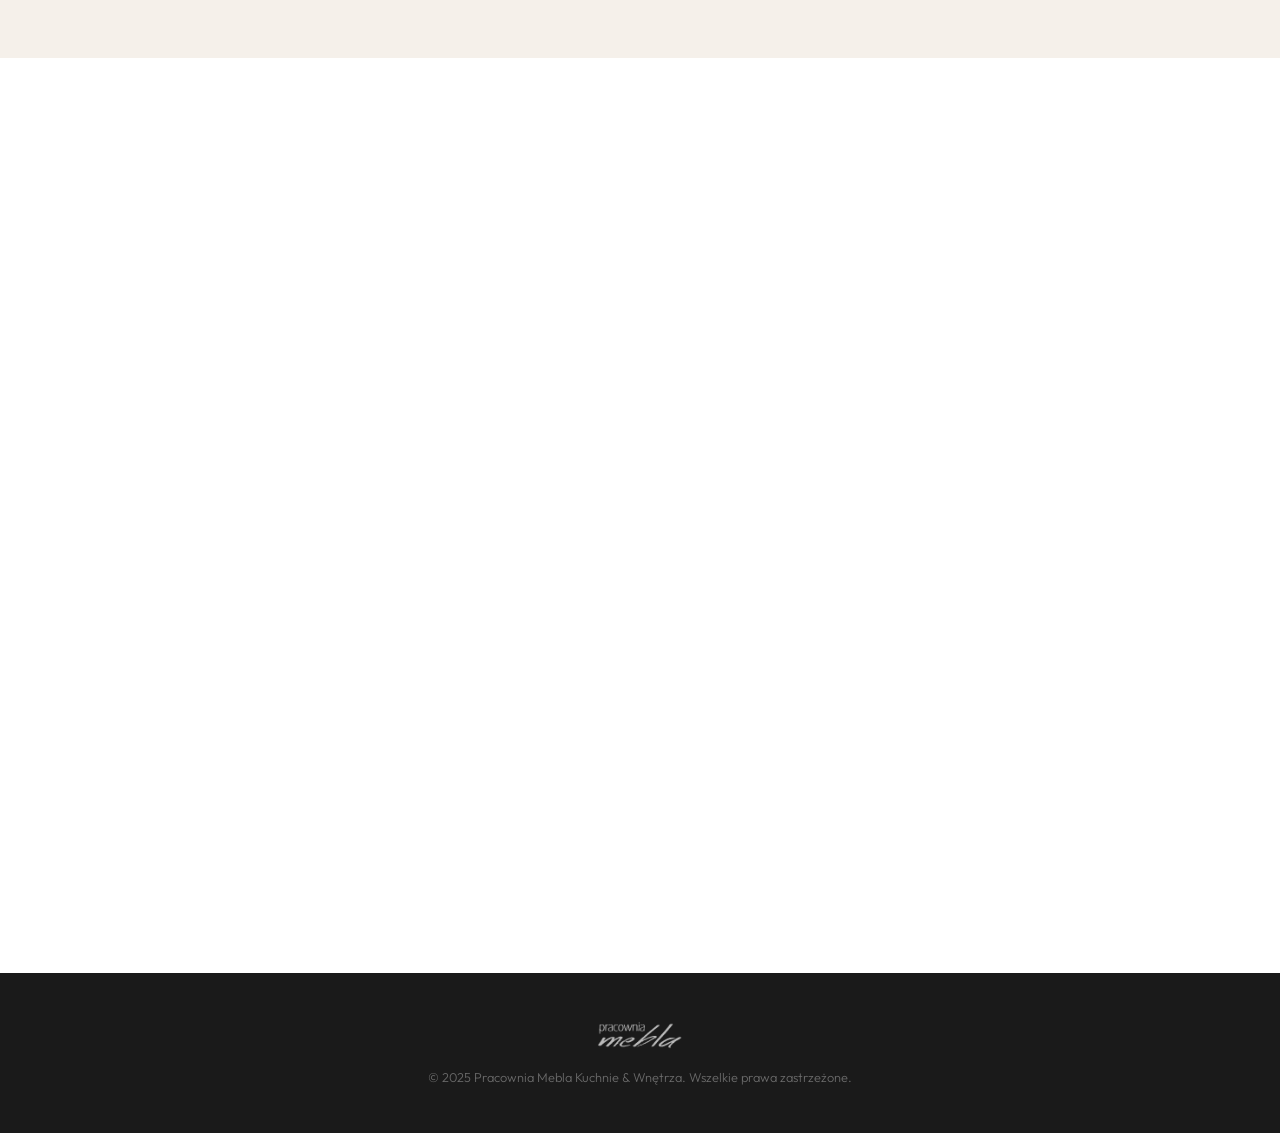
==== commit 7ce7540a: "Update index.html" ====
--- a/index.html
+++ b/index.html
@@ -61,7 +61,7 @@
             Umów wizytę
             <svg width="16" height="16" viewBox="0 0 24 24" fill="none" stroke="currentColor" stroke-width="2"><path d="M5 12h14M12 5l7 7-7 7"/></svg>
           </a>
-          <a href="#oferta" class="btn-outline">Zobacz realizacje</a>
+          <a href="#realizacje" class="btn-outline">Zobacz realizacje</a>
         </div>
       </div>
     </div>
@@ -272,7 +272,7 @@
           </div>
           <div class="contact-item">
             <div class="contact-icon"><svg viewBox="0 0 24 24"><path d="M4 4h16c1.1 0 2 .9 2 2v12c0 1.1-.9 2-2 2H4c-1.1 0-2-.9-2-2V6c0-1.1.9-2 2-2z"/><polyline points="22,6 12,13 2,6"/></svg></div>
-            <div><div class="contact-item-label">Email</div><div class="contact-item-value"><a href="mailto:studio@pracownia-mebla.pl">studio@pracownia-mebla.pl</a></div></div>
+            <div><div class="contact-item-label">Email</div><div class="contact-item-value"><a href="/cdn-cgi/l/email-protection#85f6f1f0e1eceac5f5f7e4e6eaf2ebece4a8e8e0e7e9e4abf5e9"><span class="__cf_email__" data-cfemail="52212627363b3d12222033313d253c3b337f3f37303e337c223e">[email&#160;protected]</span></a></div></div>
           </div>
           <div class="contact-hours">
             <h4>Godziny otwarcia</h4>
@@ -308,10 +308,4 @@
 
   <!-- ========== LIGHTBOX (realizacje) ========== -->
   <div class="lightbox" id="lightbox">
-    <button class="lightbox-close">&times;</button>
-    <img src="" alt="Preview" id="lightboxImg">
-  </div>
-
-  <script src="js/main.js"></script>
-</body>
-</html>
+    <button clas
--- a/css/style.css
+++ b/css/style.css
@@ -1214,6 +1214,11 @@
   .nav-links { display: none; }
   .nav-hamburger { display: flex; }
 
+  .nav-logo { height: 38px; }
+  .nav-logo img { height: 38px; }
+  .nav.scrolled .nav-logo img { height: 30px; }
+
+  /* Hero - stronger overlay for readability */
   .hero {
     align-items: flex-end;
   }
@@ -1221,9 +1226,9 @@
   .hero-overlay {
     background: linear-gradient(
       180deg,
-      rgba(0,0,0,0.2) 0%,
-      rgba(0,0,0,0.35) 40%,
-      rgba(0,0,0,0.75) 100%
+      rgba(0,0,0,0.35) 0%,
+      rgba(0,0,0,0.5) 30%,
+      rgba(0,0,0,0.8) 100%
     );
   }
 
@@ -1236,6 +1241,21 @@
     max-width: 100%;
   }
 
+  .hero h1 {
+    font-size: clamp(2rem, 8vw, 3rem);
+    text-shadow: 0 2px 20px rgba(0,0,0,0.4);
+  }
+
+  .hero-sub {
+    font-size: 0.92rem;
+    color: rgba(255,255,255,0.85);
+  }
+
+  .hero-tag {
+    font-size: 0.6rem;
+  }
+
+  /* Products - all cards single column on mobile */
   .products-grid {
     grid-template-columns: 1fr;
   }
@@ -1245,7 +1265,33 @@
   }
 
   .products-grid-small {
-    grid-template-columns: repeat(2, 1fr);
+    grid-template-columns: 1fr;
+  }
+
+  /* Smaller text in card overlays on mobile */
+  .cat-overlay {
+    padding: 1.2rem;
+  }
+
+  .cat-overlay h3 {
+    font-size: 1.3rem;
+  }
+
+  .cat-big .cat-overlay h3 {
+    font-size: 1.4rem;
+  }
+
+  .cat-overlay p {
+    font-size: 0.75rem;
+    white-space: nowrap;
+    overflow: hidden;
+    text-overflow: ellipsis;
+  }
+
+  .cat-count {
+    font-size: 0.6rem;
+    padding: 0.25rem 0.55rem;
+    top: 0.7rem; right: 0.7rem;
   }
 
   .about-grid {
@@ -1276,6 +1322,24 @@
   .reviews-grid {
     grid-template-columns: 1fr;
   }
+
+  /* Gallery modal on mobile */
+  .cat-gallery-body {
+    gap: 0.5rem;
+  }
+
+  .cat-gallery-nav {
+    width: 36px; height: 36px;
+    font-size: 1rem;
+  }
+
+  .cat-gallery-thumbs {
+    gap: 0.3rem;
+  }
+
+  .cat-gallery-thumb {
+    width: 44px; height: 33px;
+  }
 }
 
 @media (max-width: 480px) {
@@ -1287,5 +1351,20 @@
     flex-direction: column;
   }
 
+  .hero-actions .btn-primary,
+  .hero-actions .btn-outline {
+    width: 100%;
+    justify-content: center;
+    text-align: center;
+  }
+
   .hero-scroll { display: none; }
-}
+
+  .cat-card {
+    aspect-ratio: 3/2;
+  }
+
+  .cat-card.cat-big {
+    aspect-ratio: 3/2;
+  }
+}
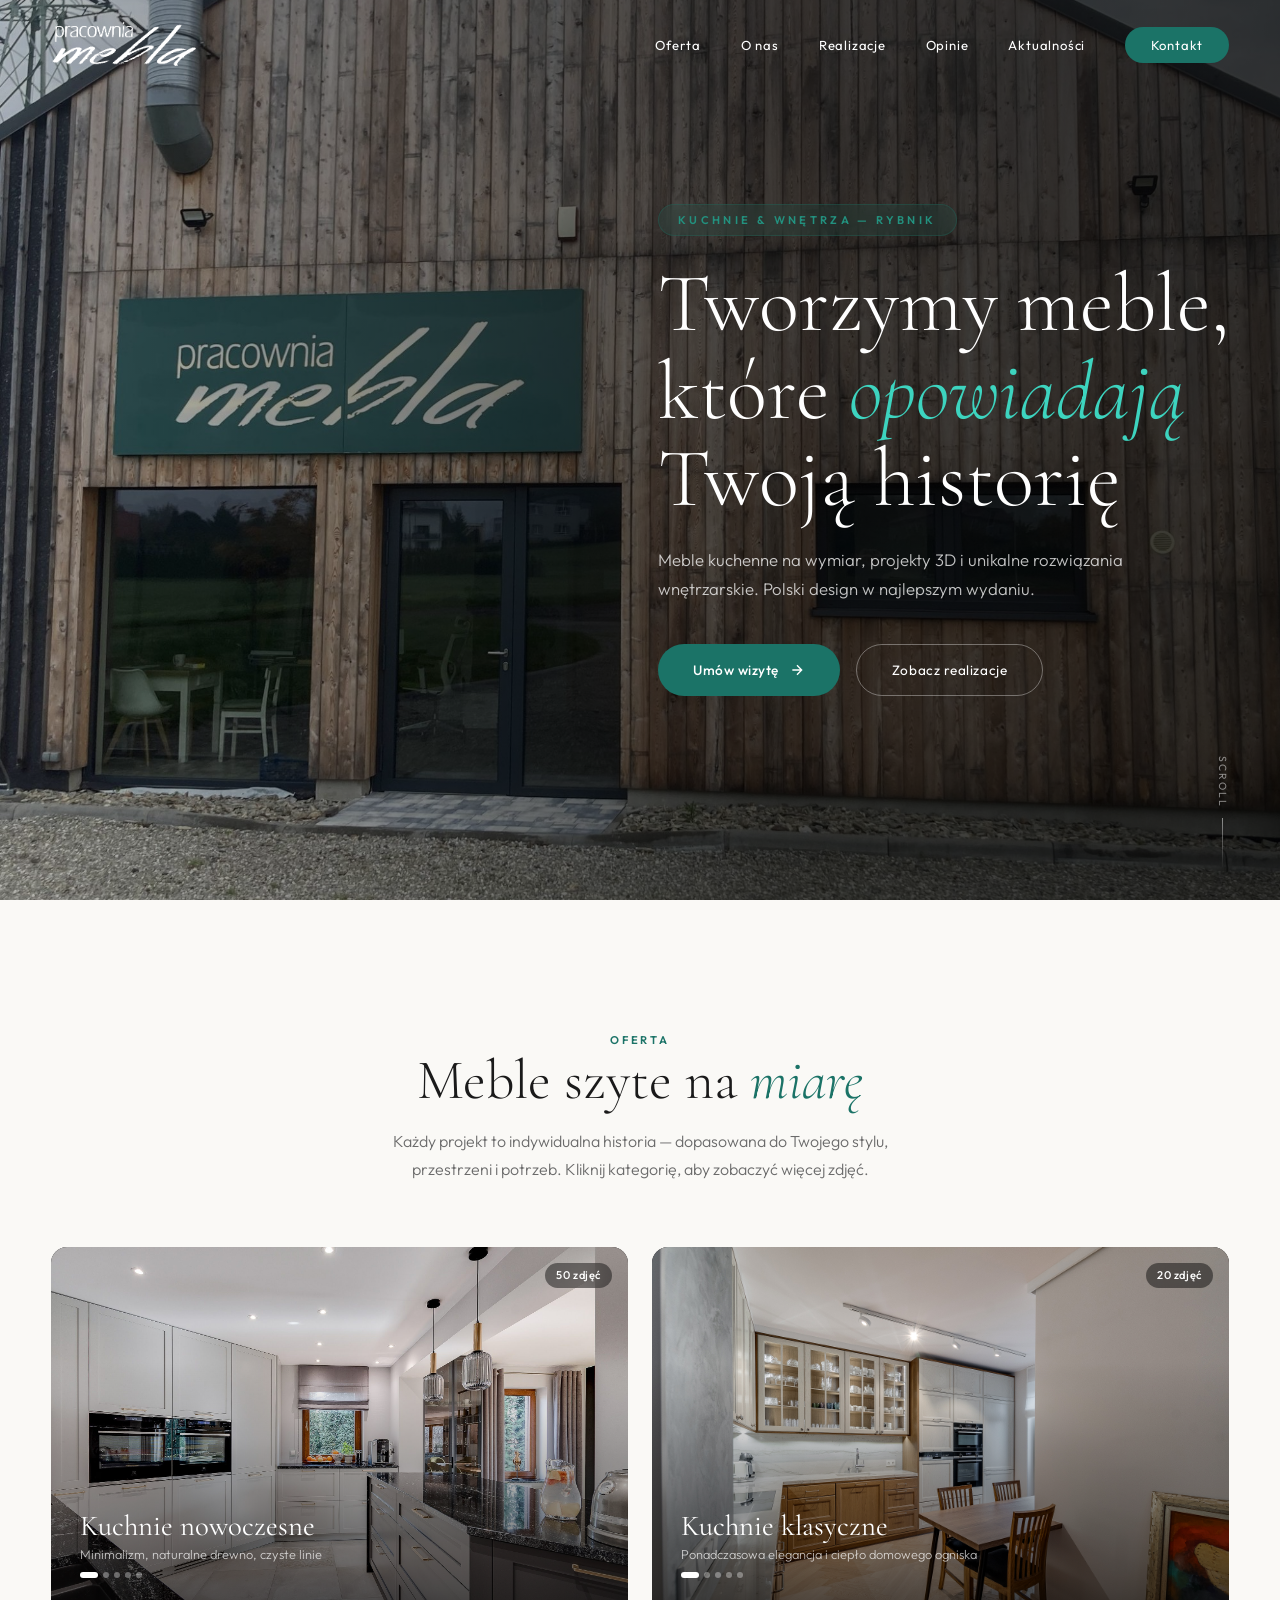
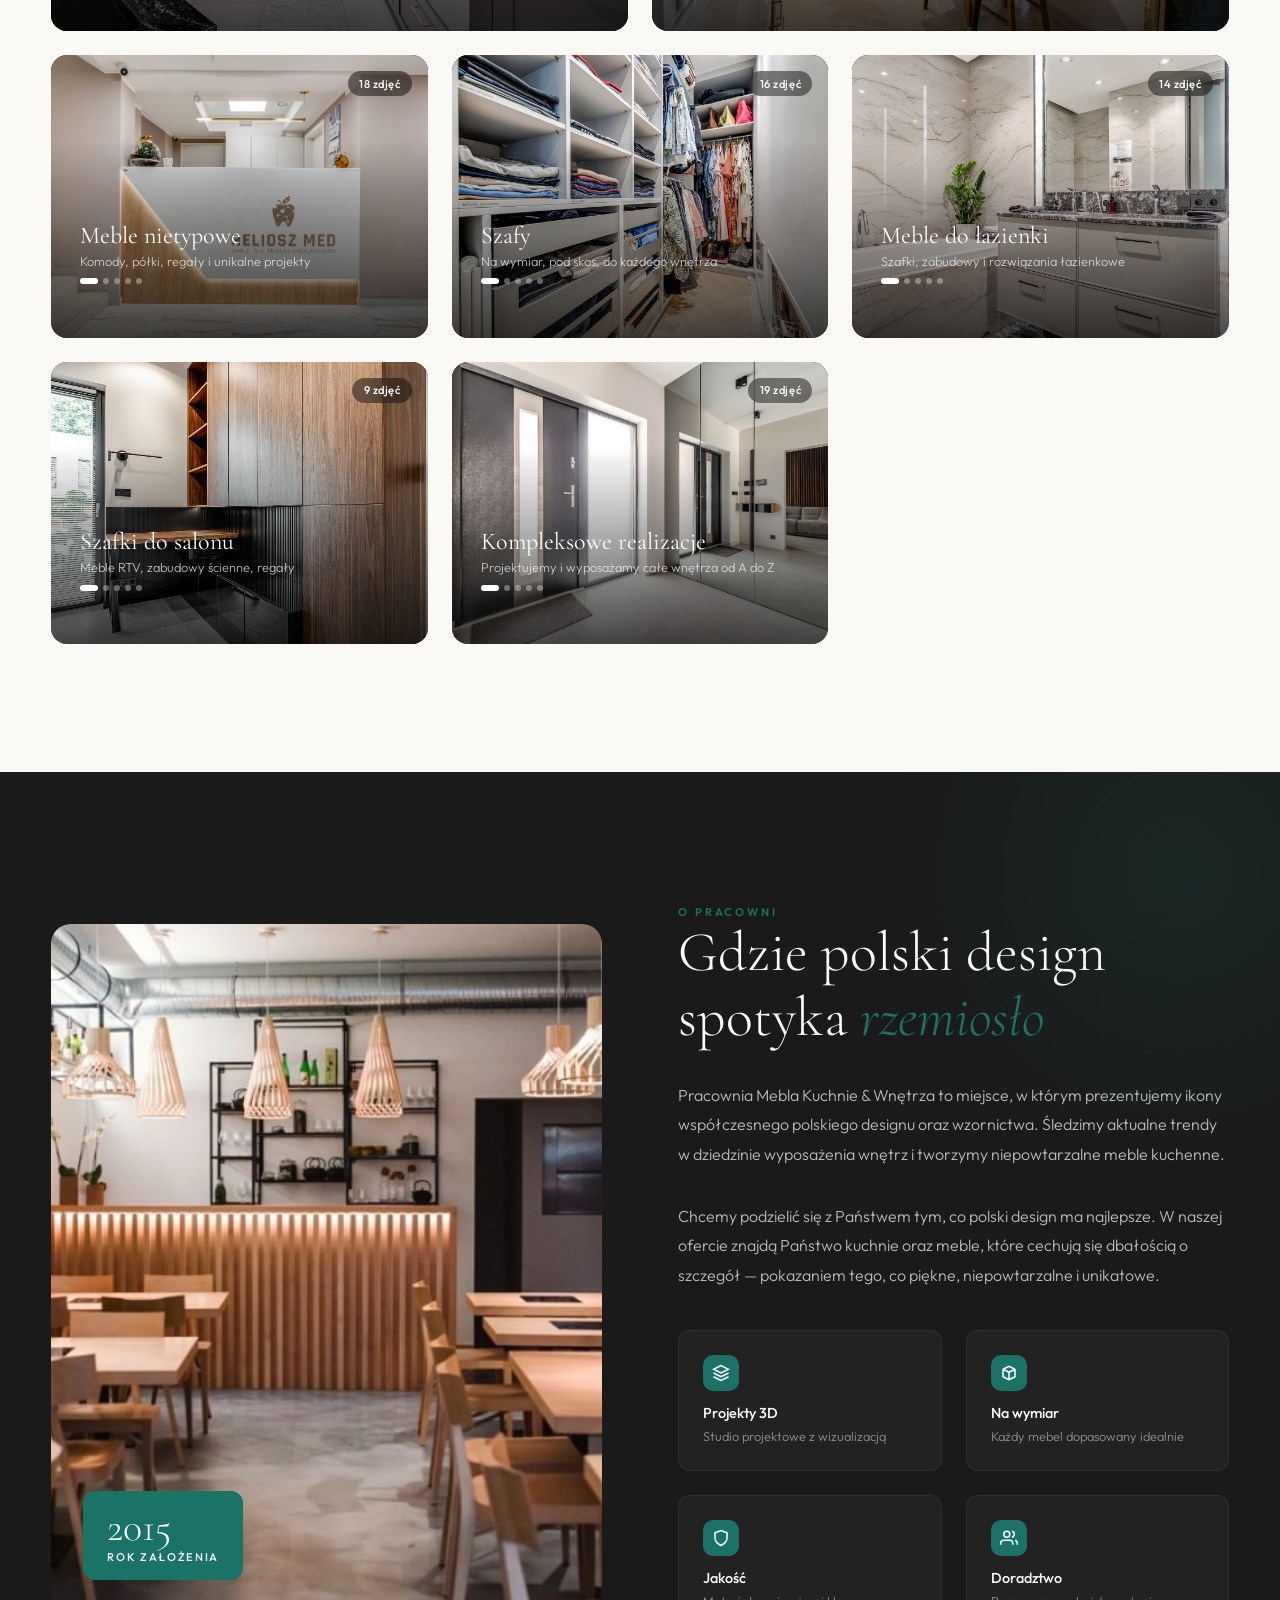
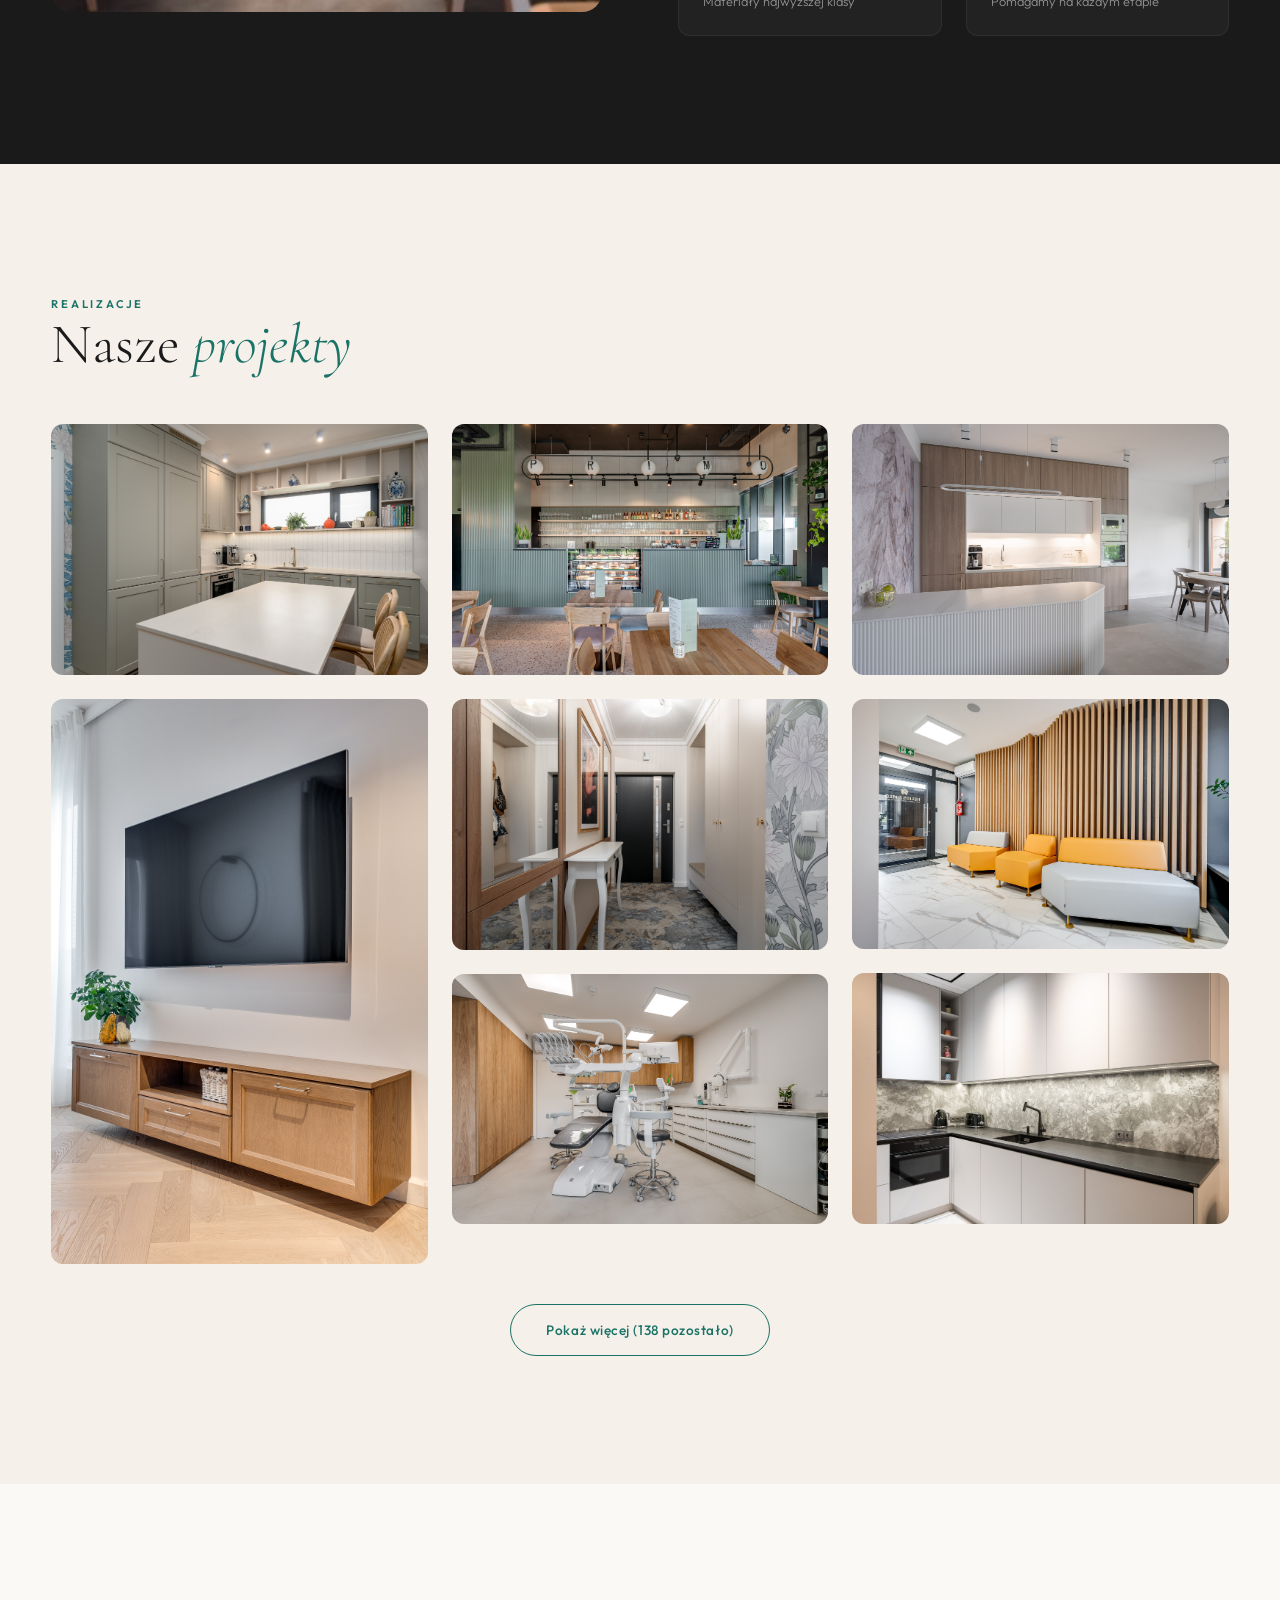
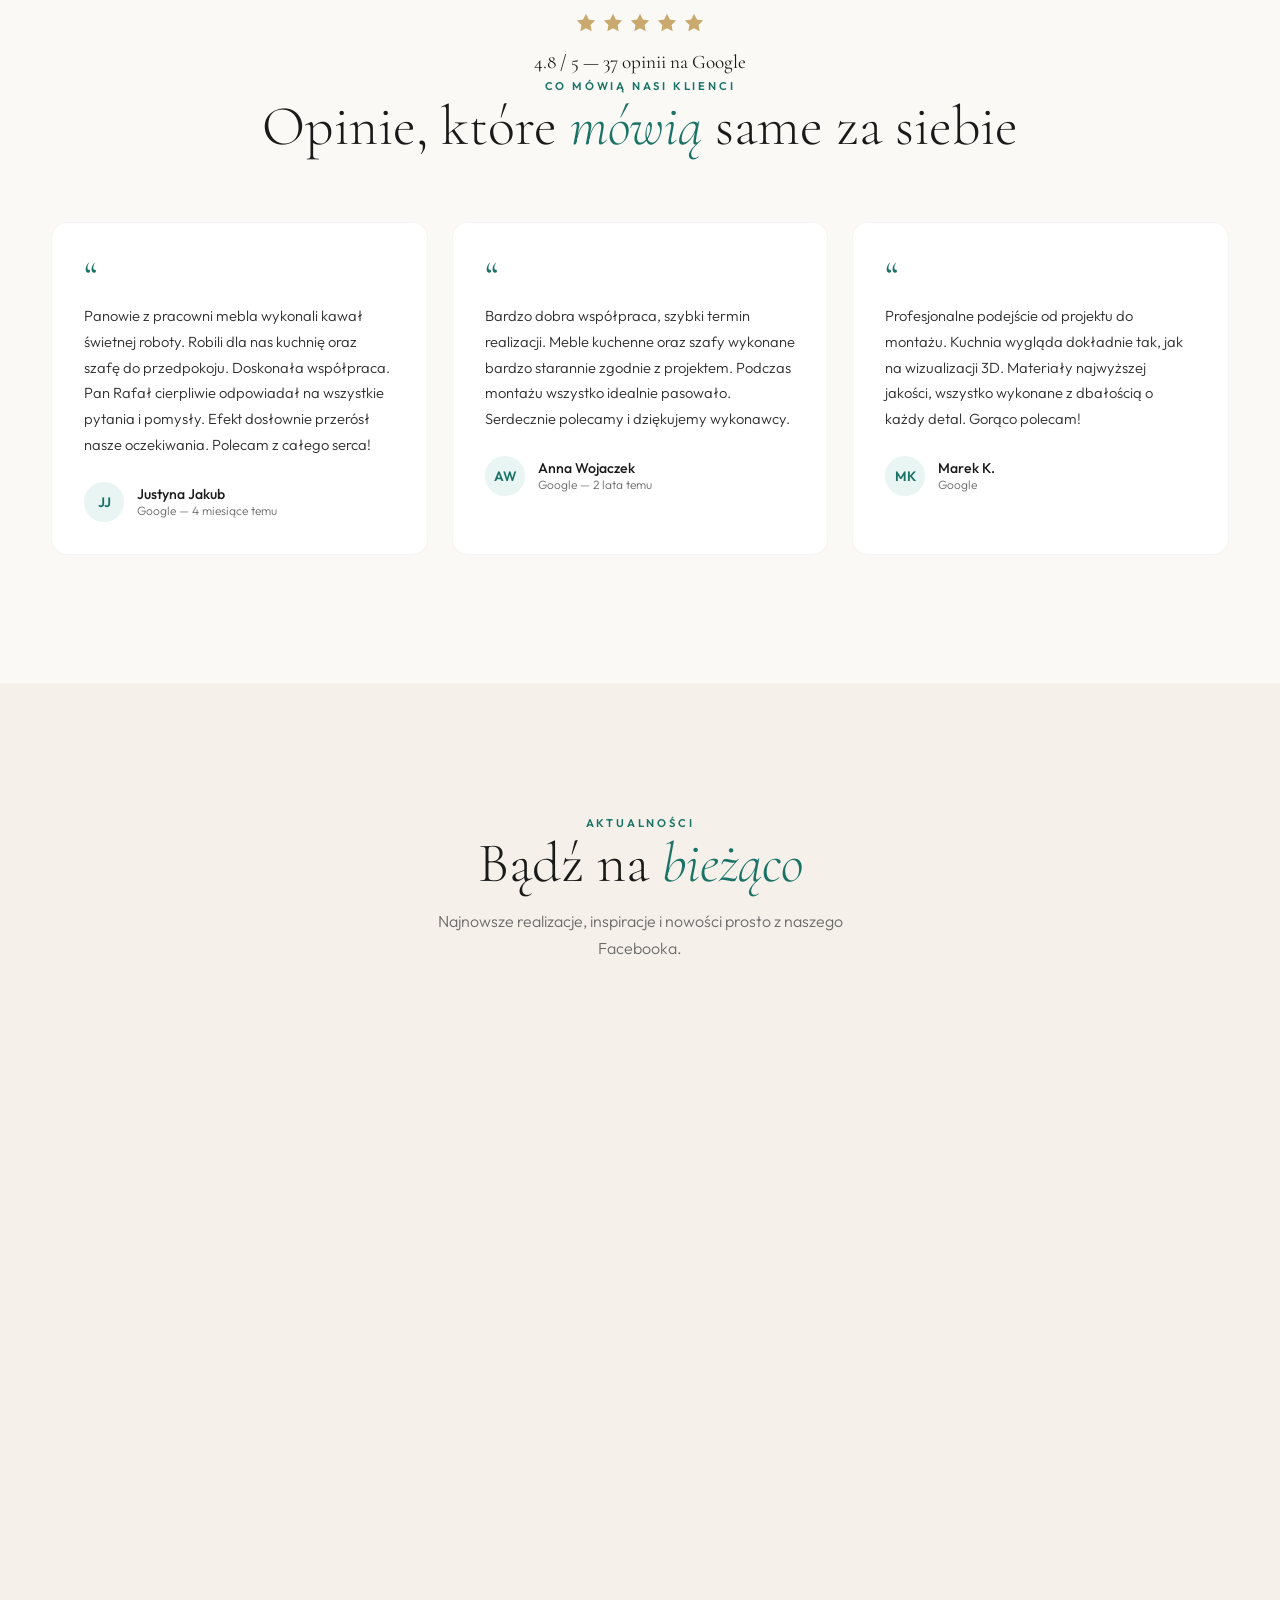
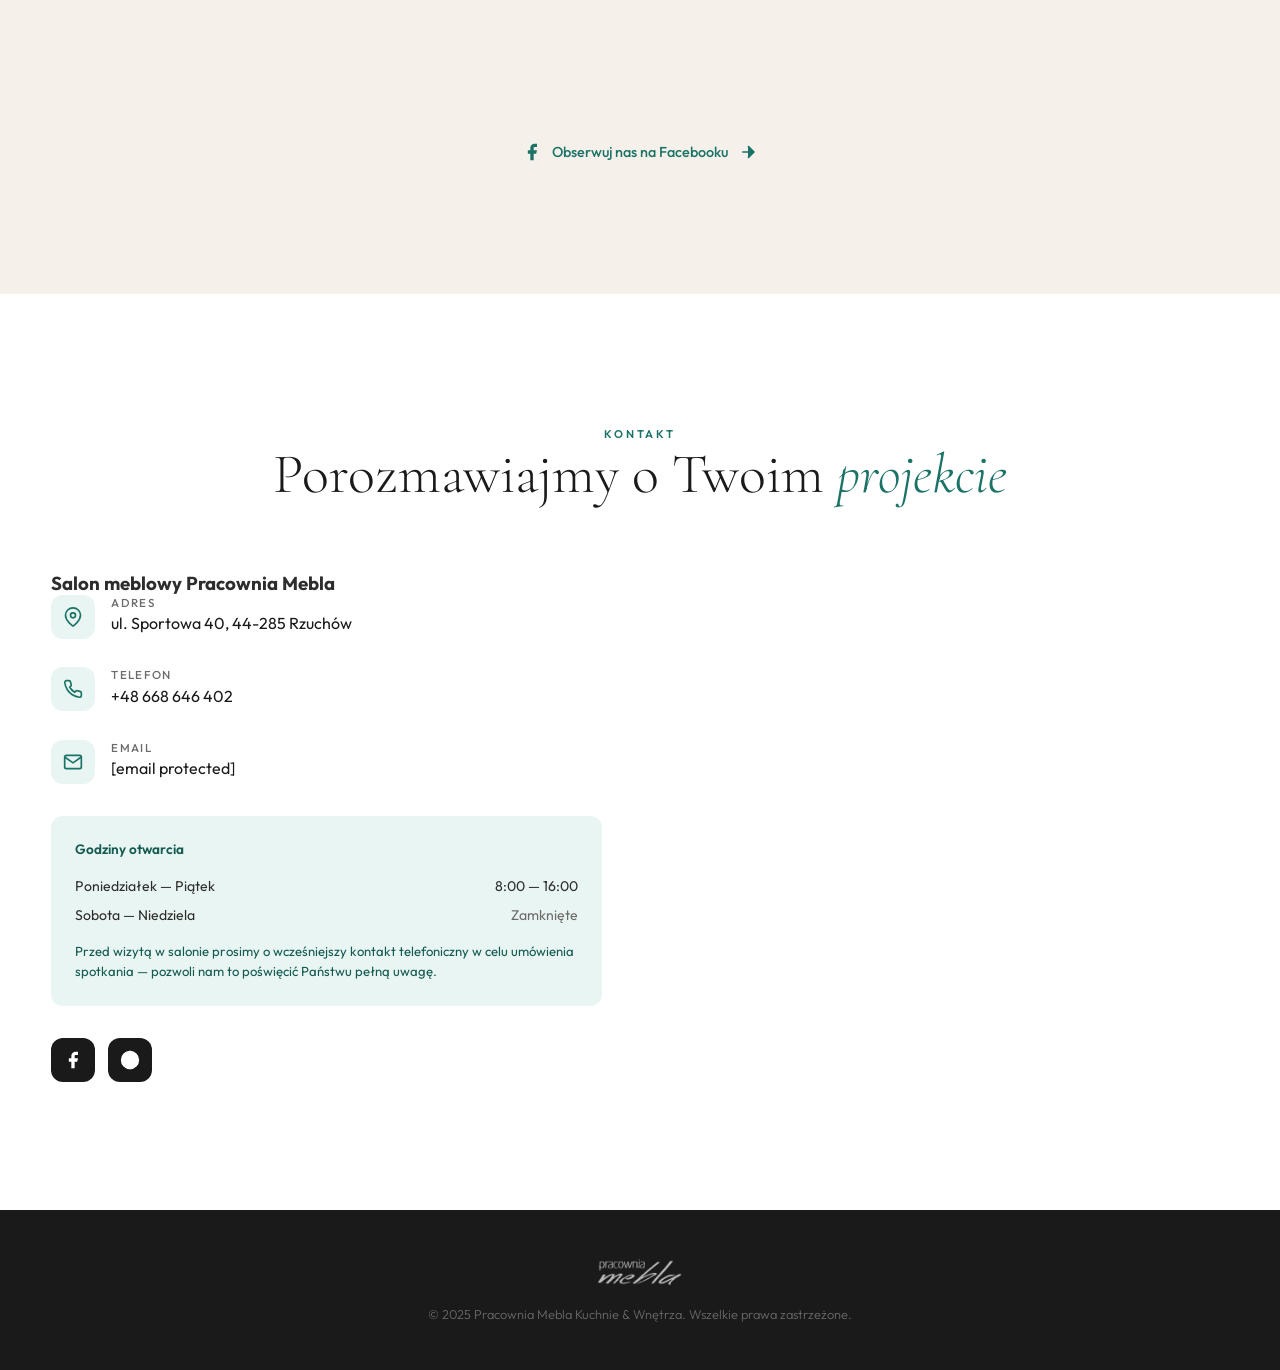
==== commit 7e6081ab: "Update index.html" ====
--- a/index.html
+++ b/index.html
@@ -304,8 +304,13 @@
       <div class="footer-logo"><img src="images/site/logo-white.png" alt="Pracownia Mebla"></div>
       <p>&copy; 2025 Pracownia Mebla Kuchnie & Wnętrza. Wszelkie prawa zastrzeżone.</p>
     </div>
-  </footer>
 
   <!-- ========== LIGHTBOX (realizacje) ========== -->
   <div class="lightbox" id="lightbox">
-    <button clas+    <button class="lightbox-close">&times;</button>
+    <img src="" alt="Preview" id="lightboxImg">
+  </div>
+
+  <script src="js/main.js"></script>
+</body>
+</html>
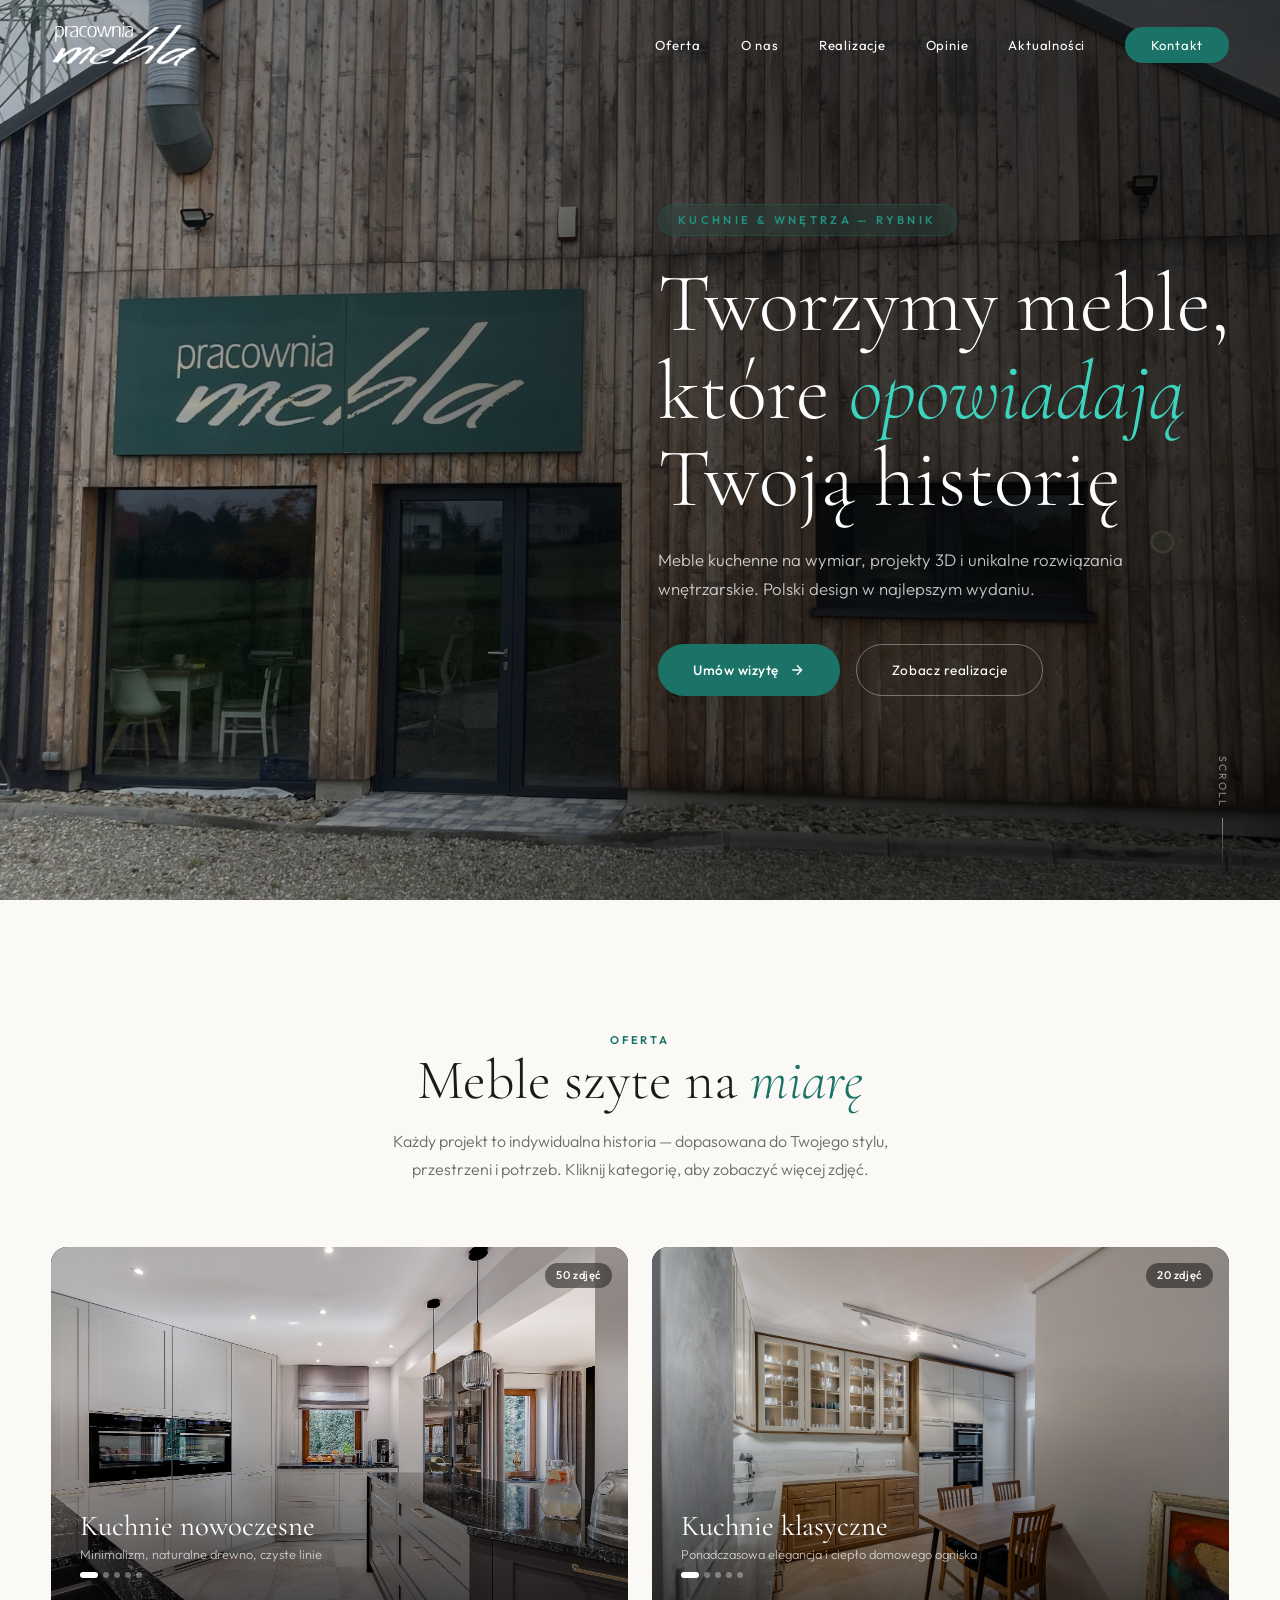
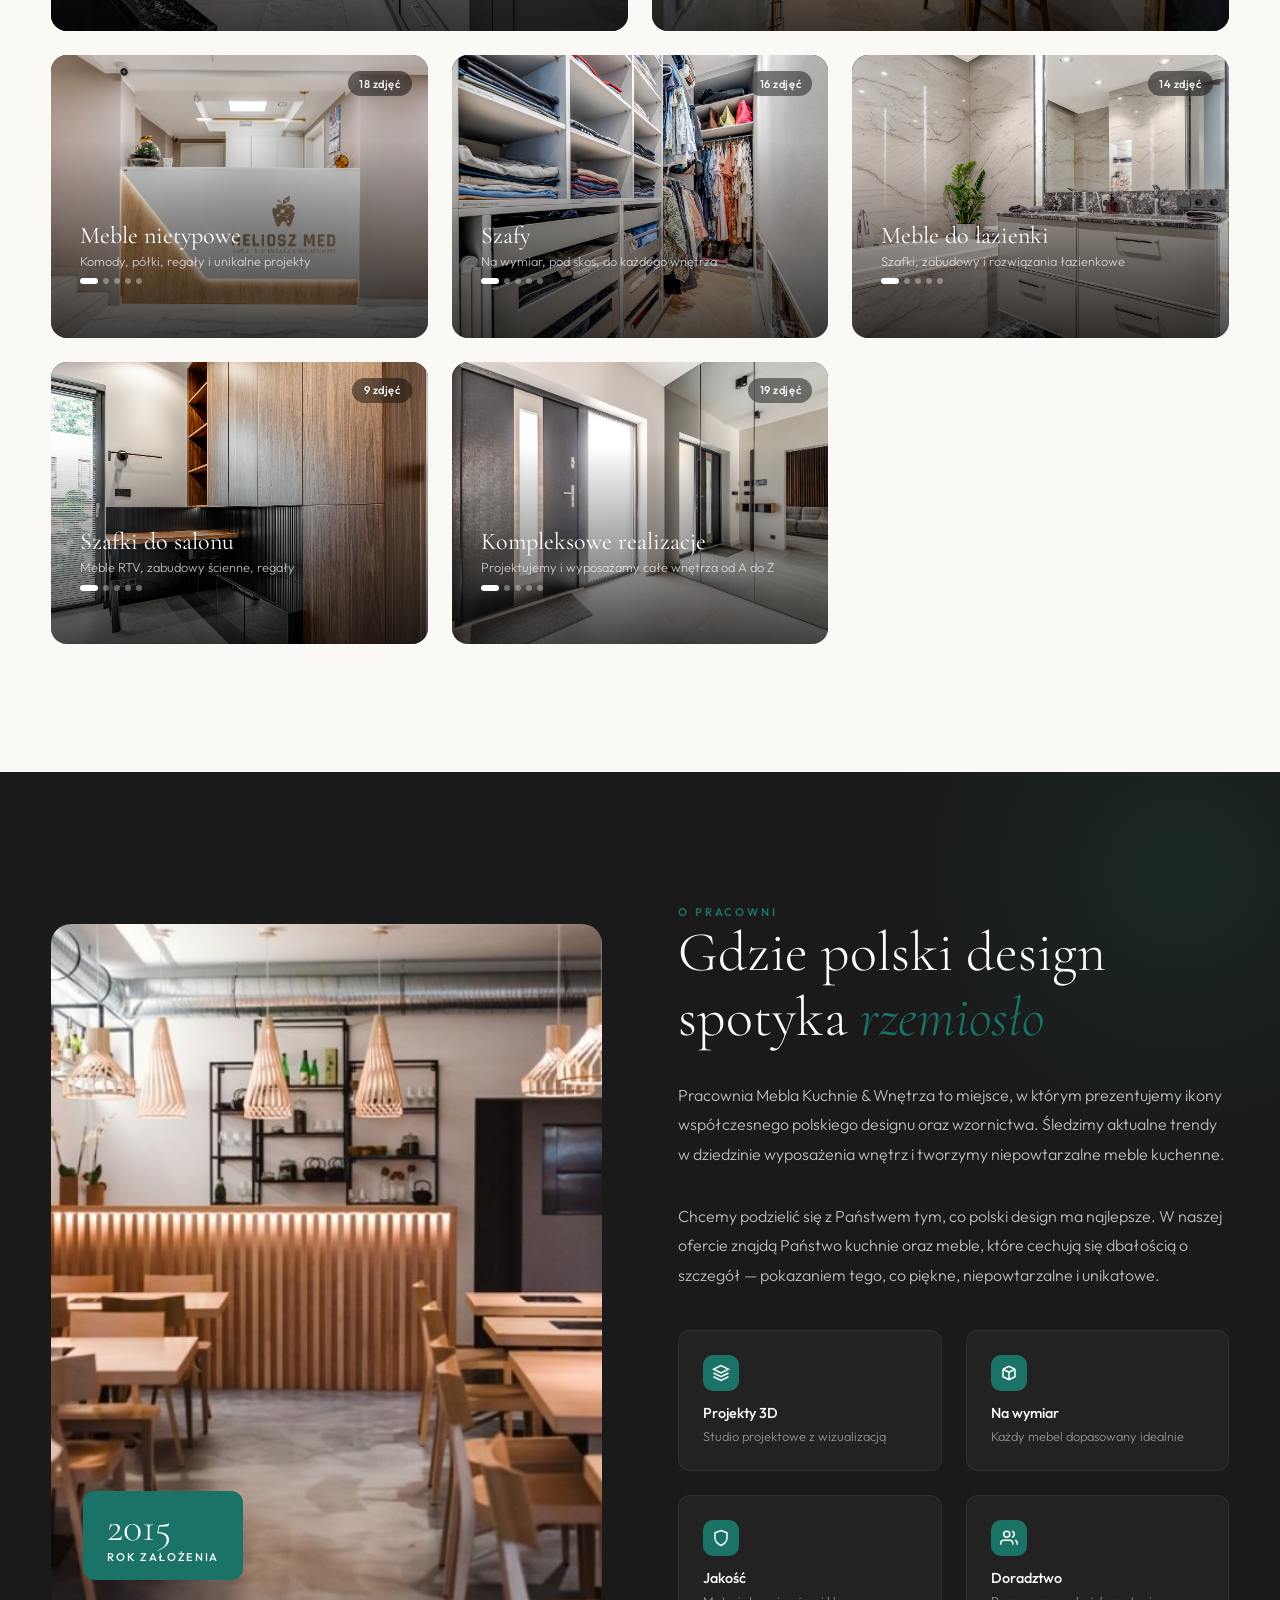
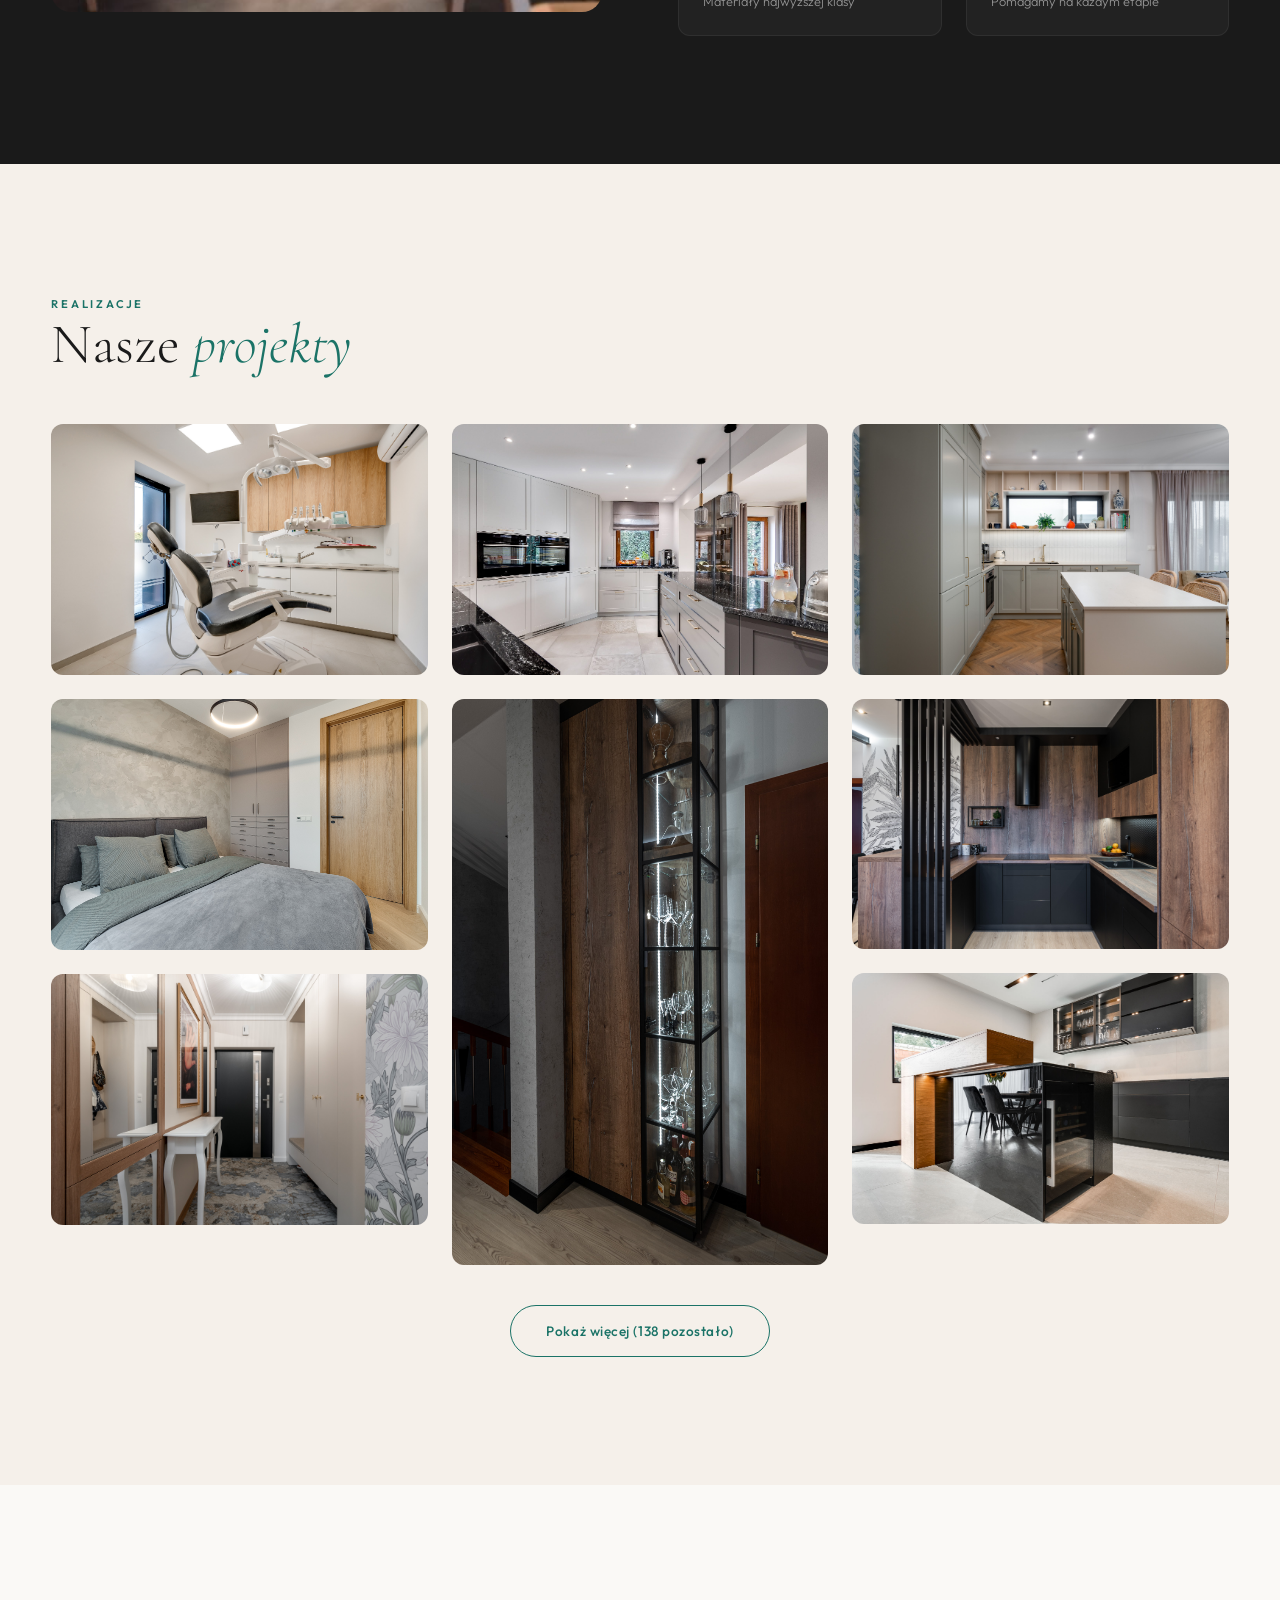
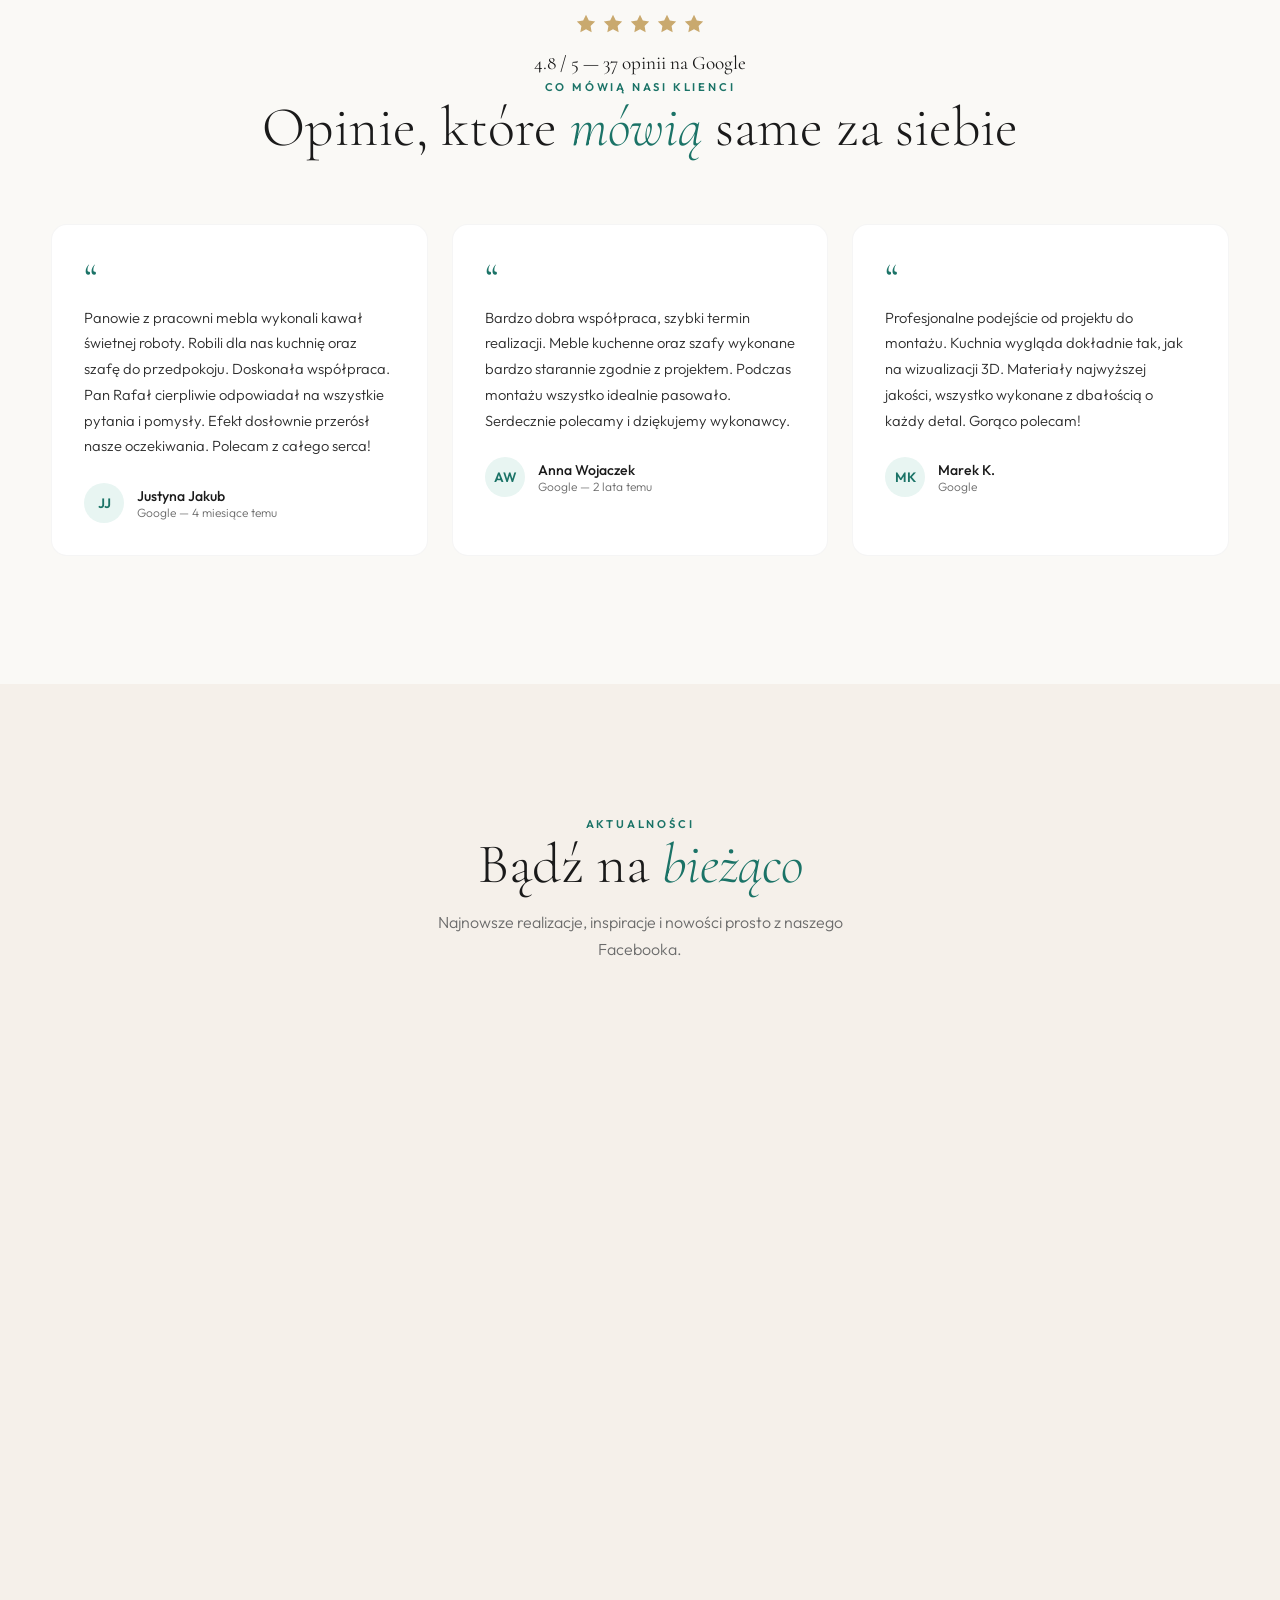
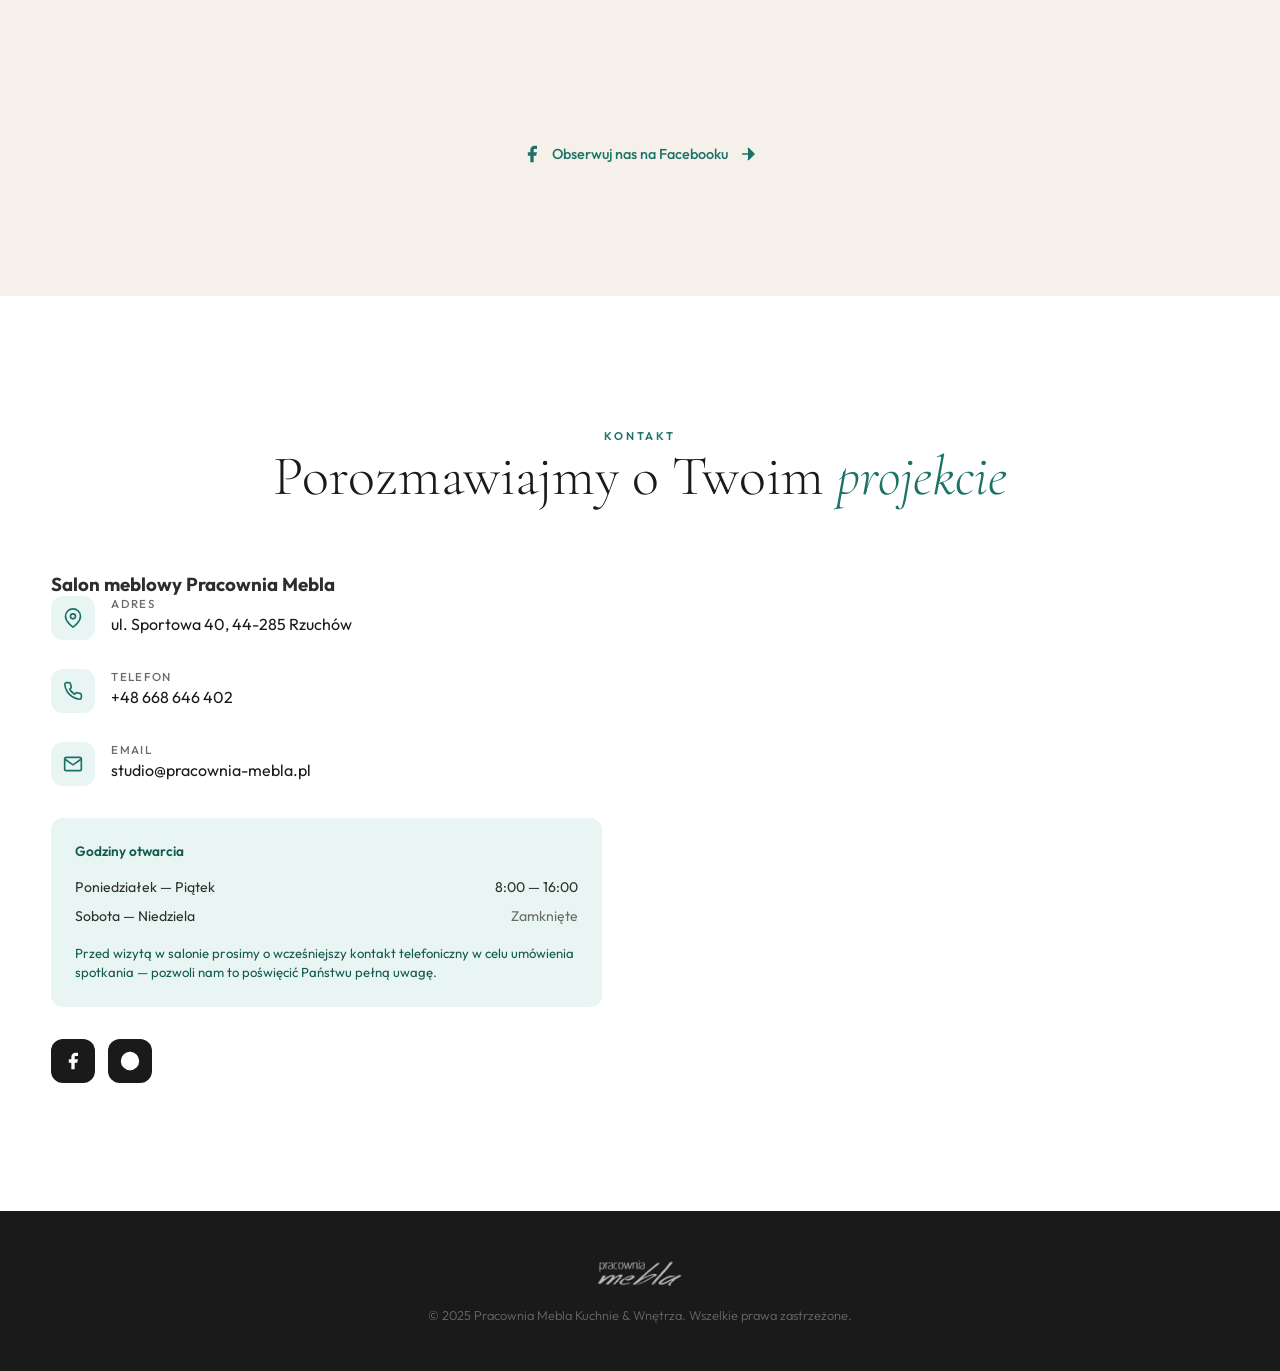
==== commit e4007a0f: "Update index.html" ====
--- a/index.html
+++ b/index.html
@@ -272,7 +272,7 @@
           </div>
           <div class="contact-item">
             <div class="contact-icon"><svg viewBox="0 0 24 24"><path d="M4 4h16c1.1 0 2 .9 2 2v12c0 1.1-.9 2-2 2H4c-1.1 0-2-.9-2-2V6c0-1.1.9-2 2-2z"/><polyline points="22,6 12,13 2,6"/></svg></div>
-            <div><div class="contact-item-label">Email</div><div class="contact-item-value"><a href="/cdn-cgi/l/email-protection#85f6f1f0e1eceac5f5f7e4e6eaf2ebece4a8e8e0e7e9e4abf5e9"><span class="__cf_email__" data-cfemail="52212627363b3d12222033313d253c3b337f3f37303e337c223e">[email&#160;protected]</span></a></div></div>
+            <div><div class="contact-item-label">Email</div><div class="contact-item-value"><a href="mailto:studio@pracownia-mebla.pl">studio@pracownia-mebla.pl</a></div></div>
           </div>
           <div class="contact-hours">
             <h4>Godziny otwarcia</h4>
--- a/css/style.css
+++ b/css/style.css
@@ -448,7 +448,14 @@
   overflow: hidden;
   aspect-ratio: 4/3;
   cursor: pointer;
-  background: var(--charcoal);
+  background: linear-gradient(135deg, #2a2a2a 0%, #3a3a3a 50%, #2a2a2a 100%);
+  background-size: 200% 200%;
+  animation: shimmer 2s ease infinite;
+}
+
+@keyframes shimmer {
+  0% { background-position: 100% 100%; }
+  100% { background-position: 0% 0%; }
 }
 
 /* FADE animation instead of slide */
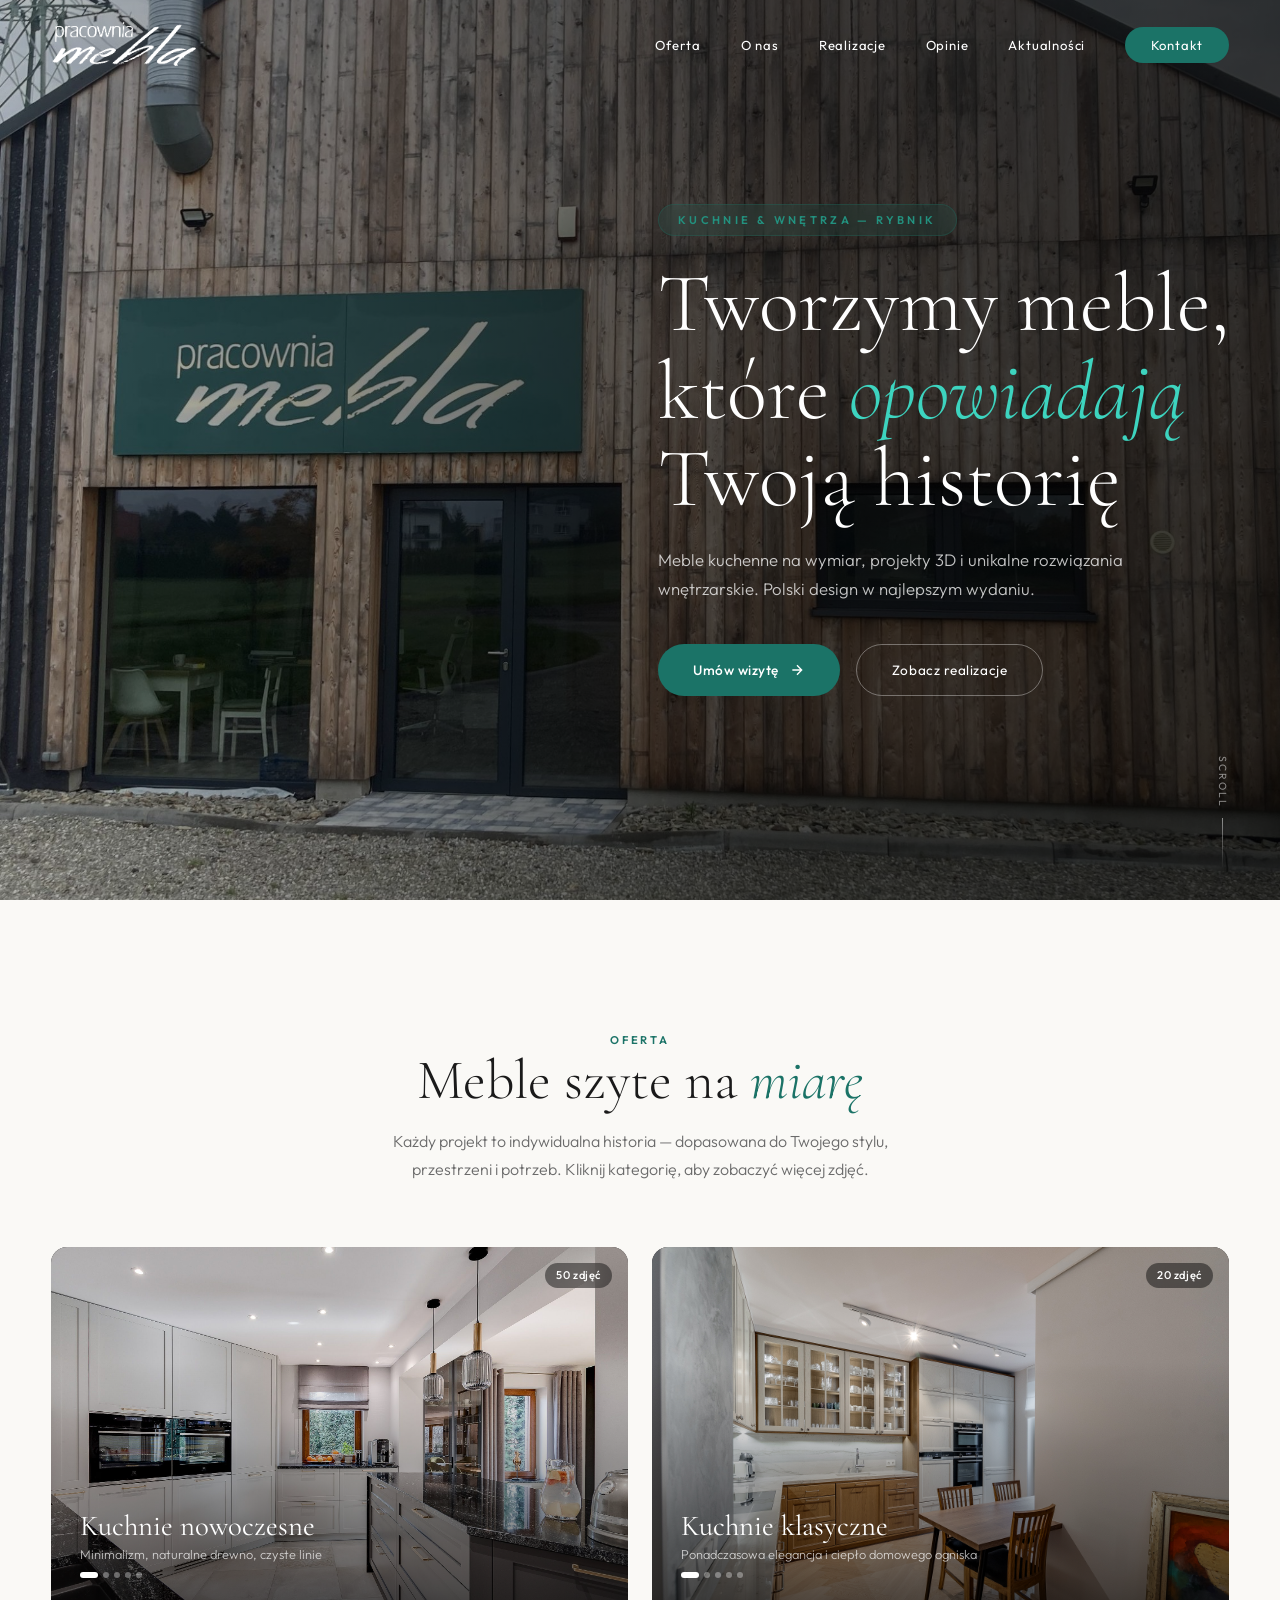
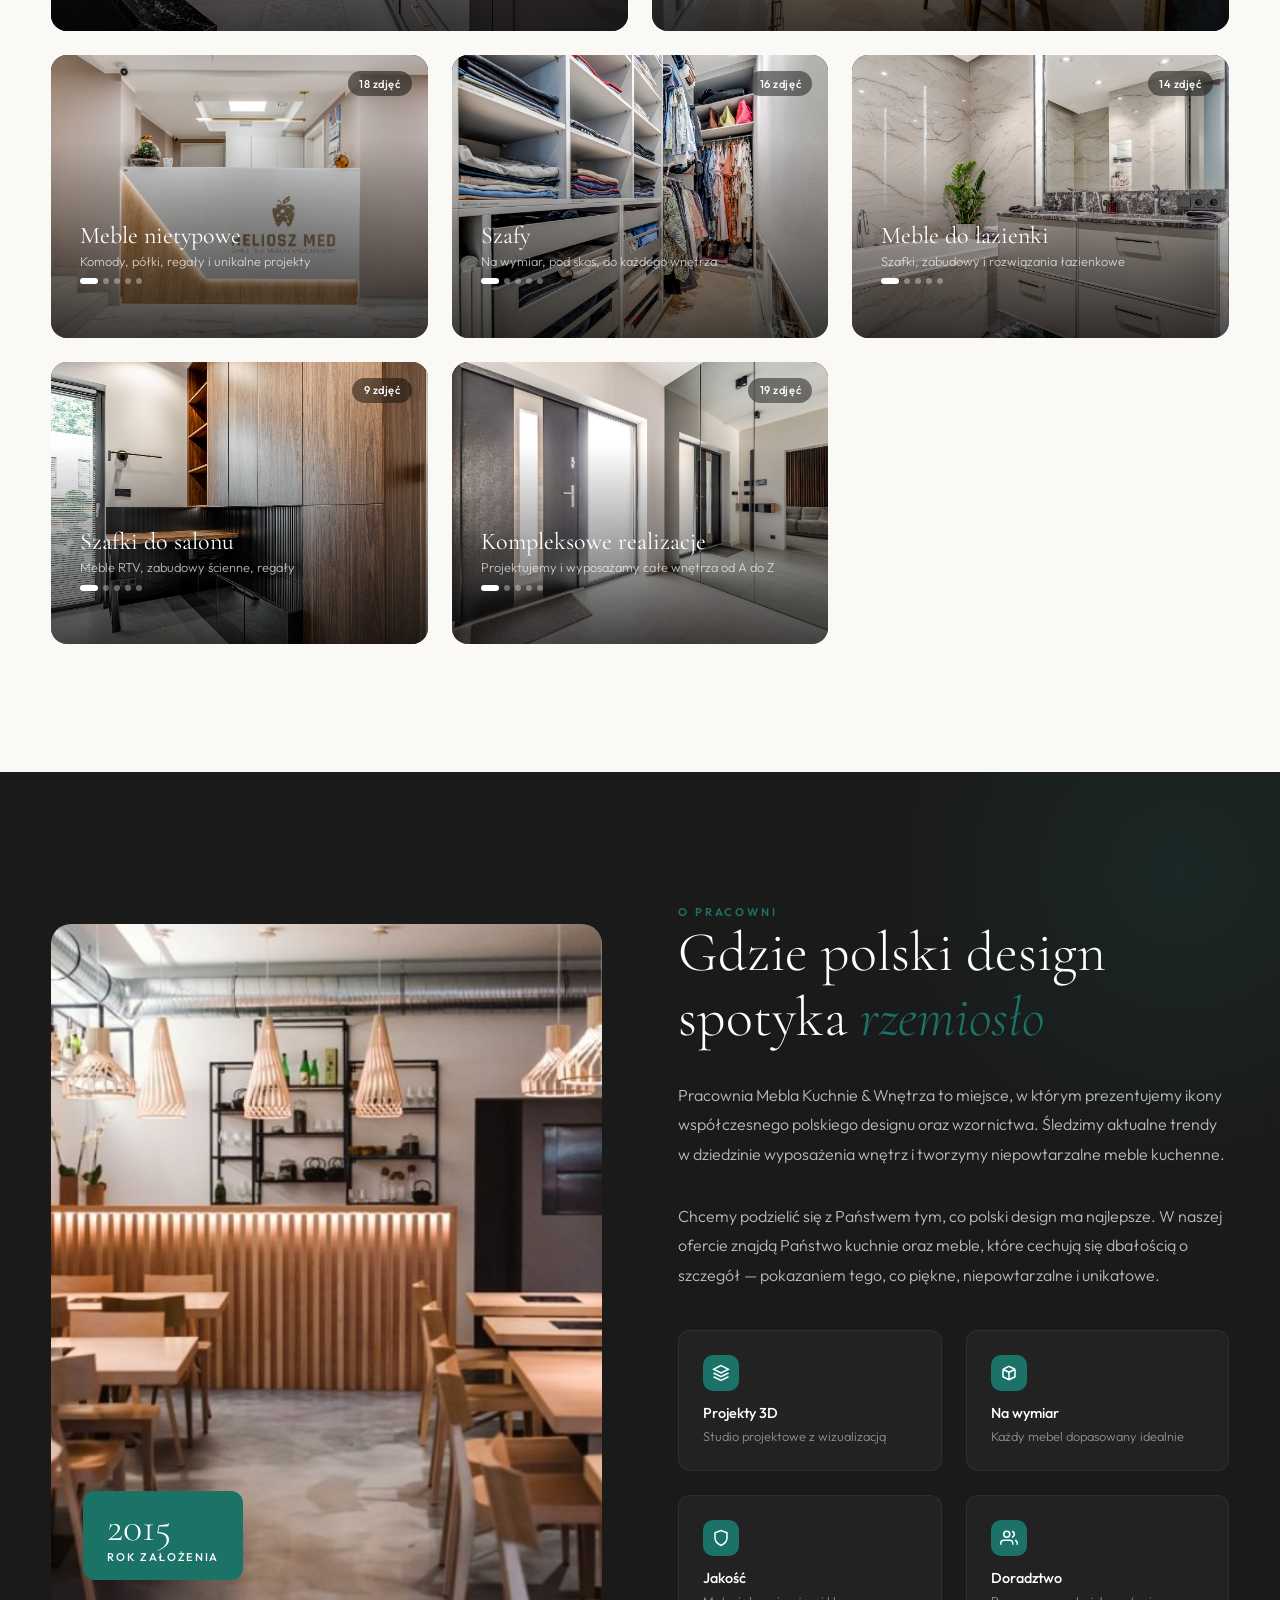
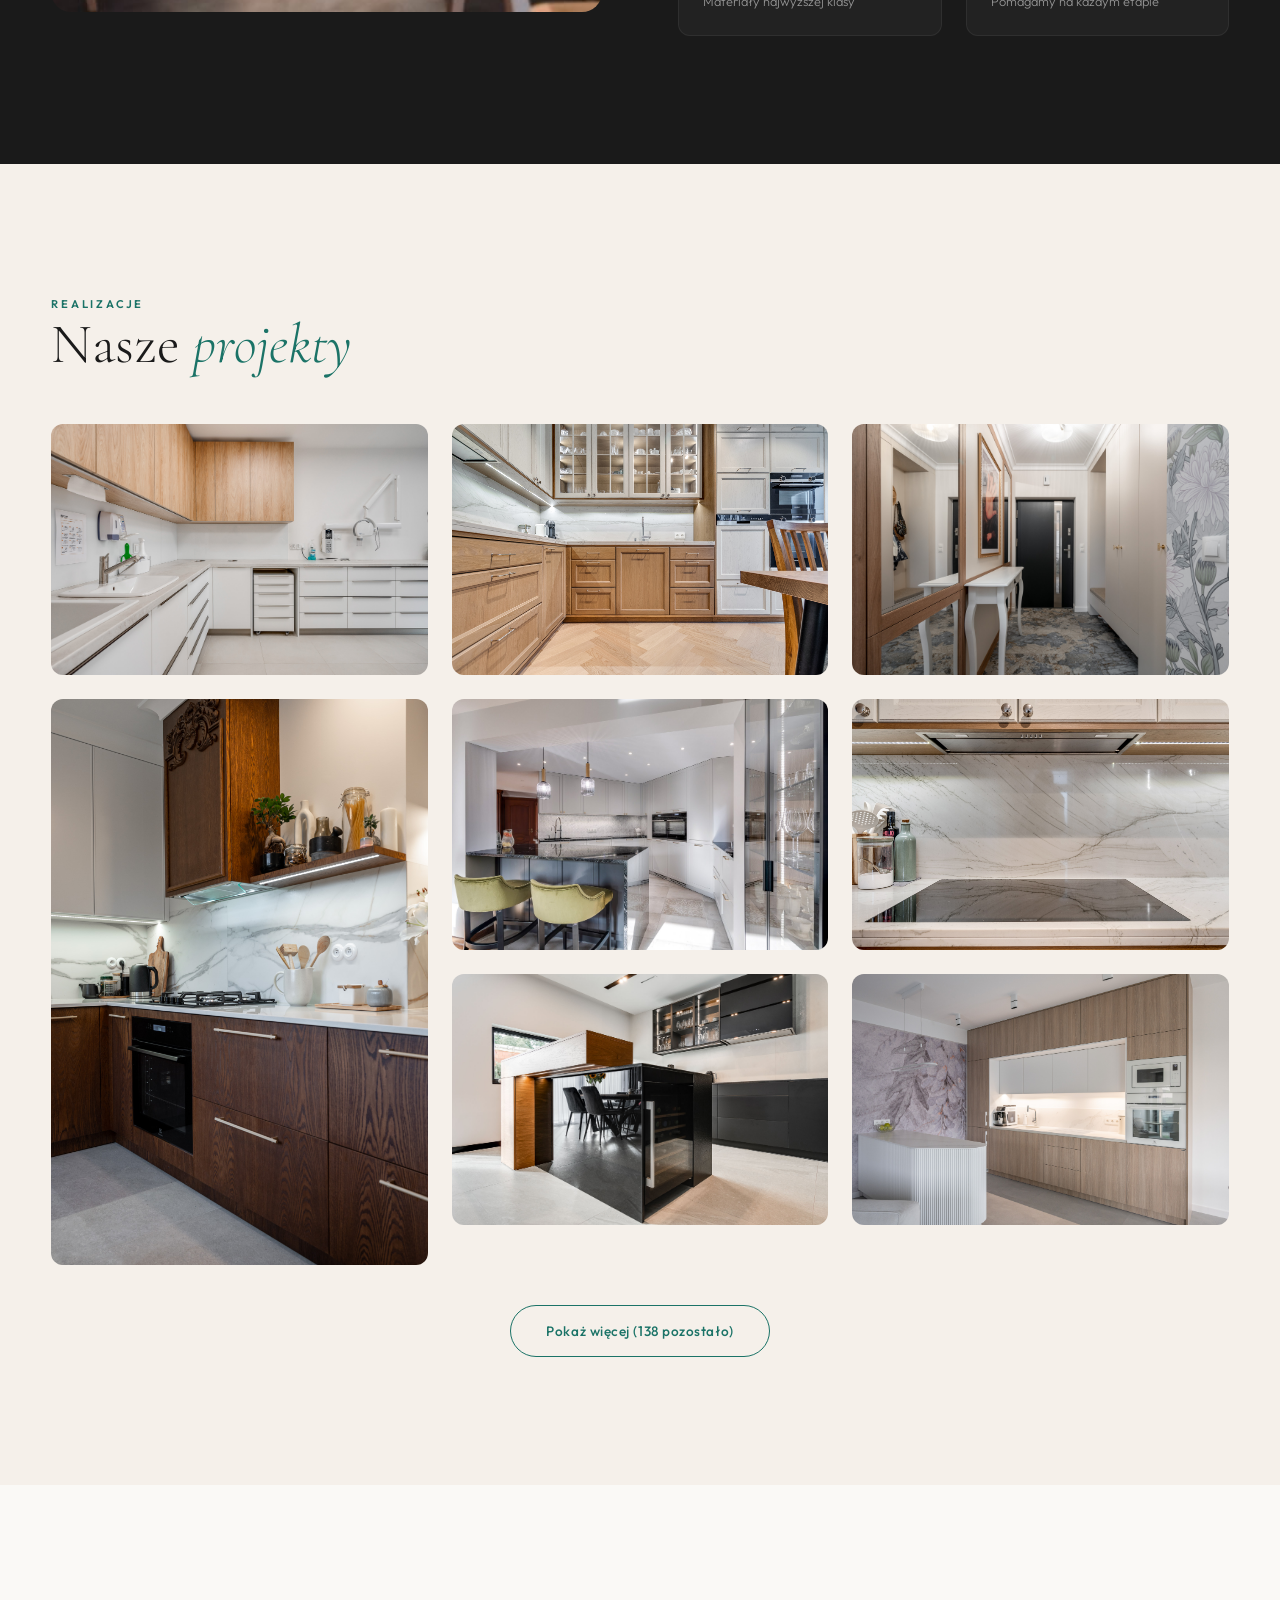
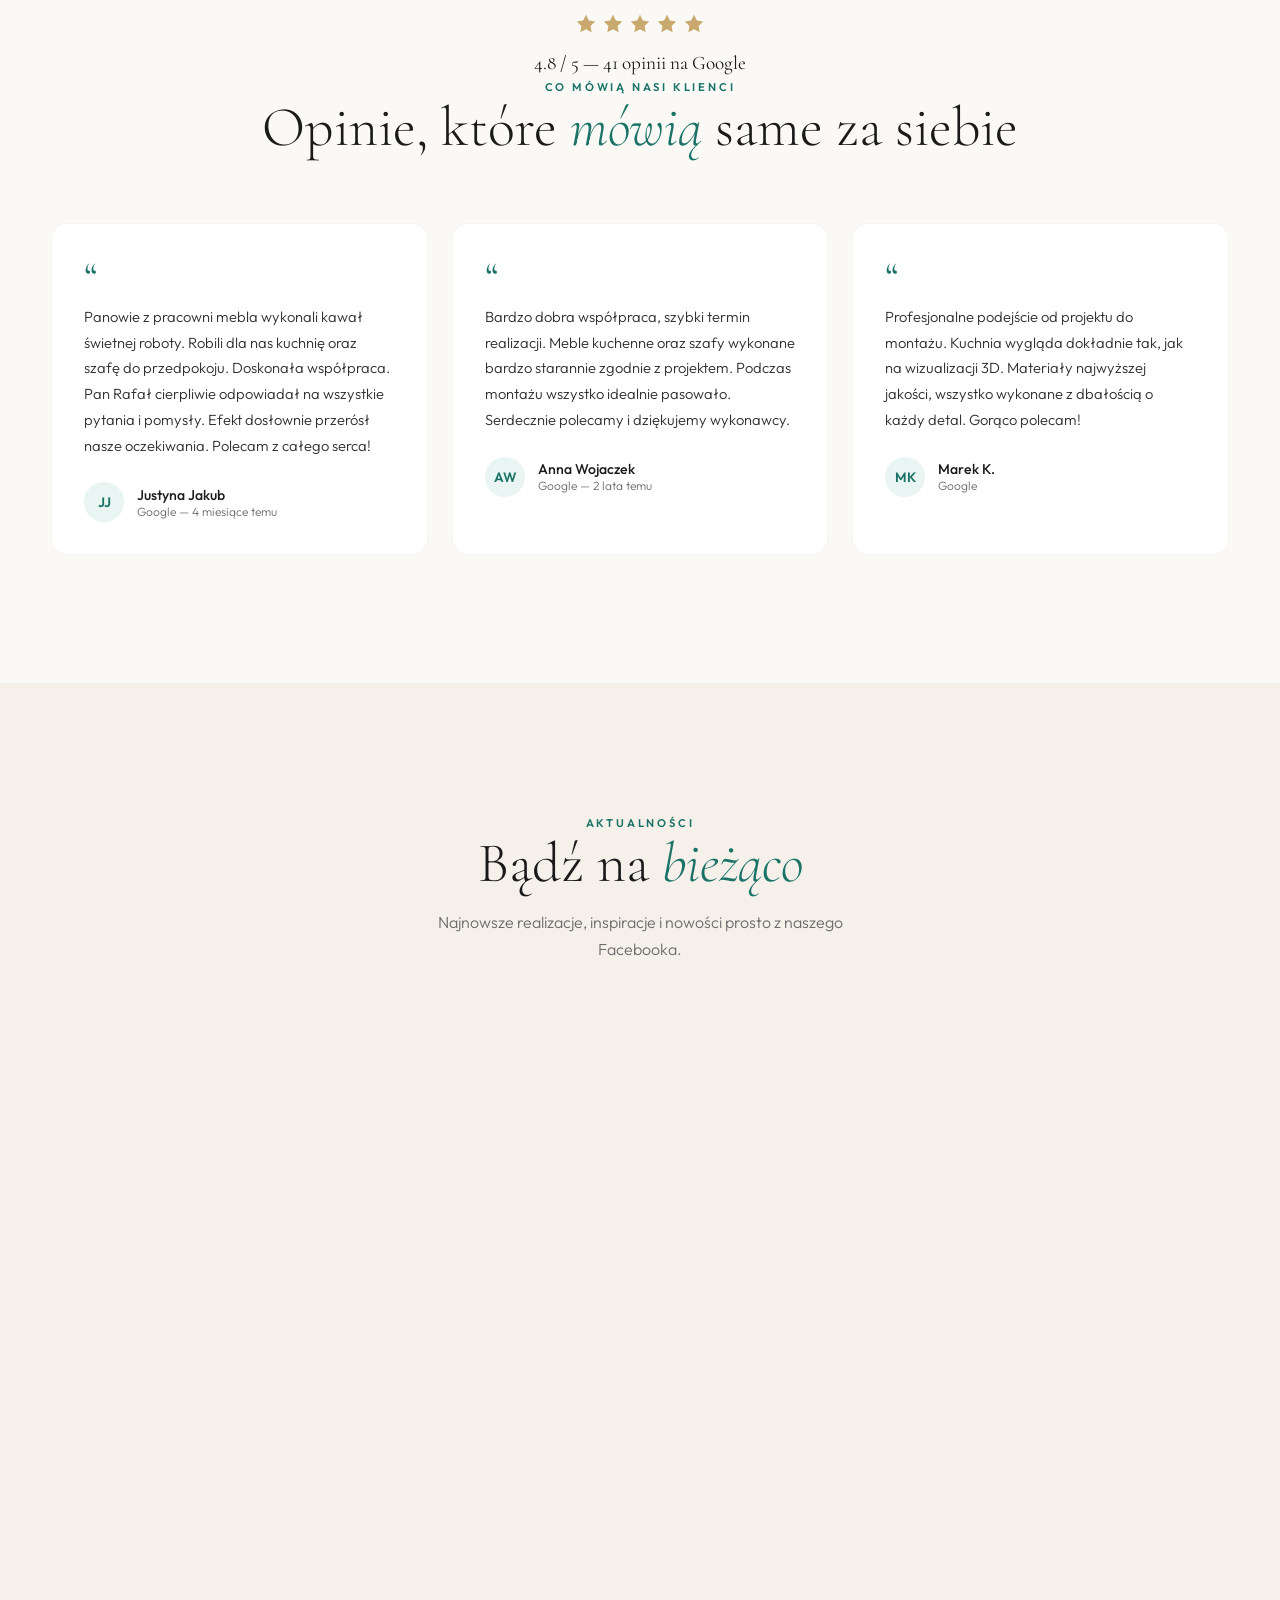
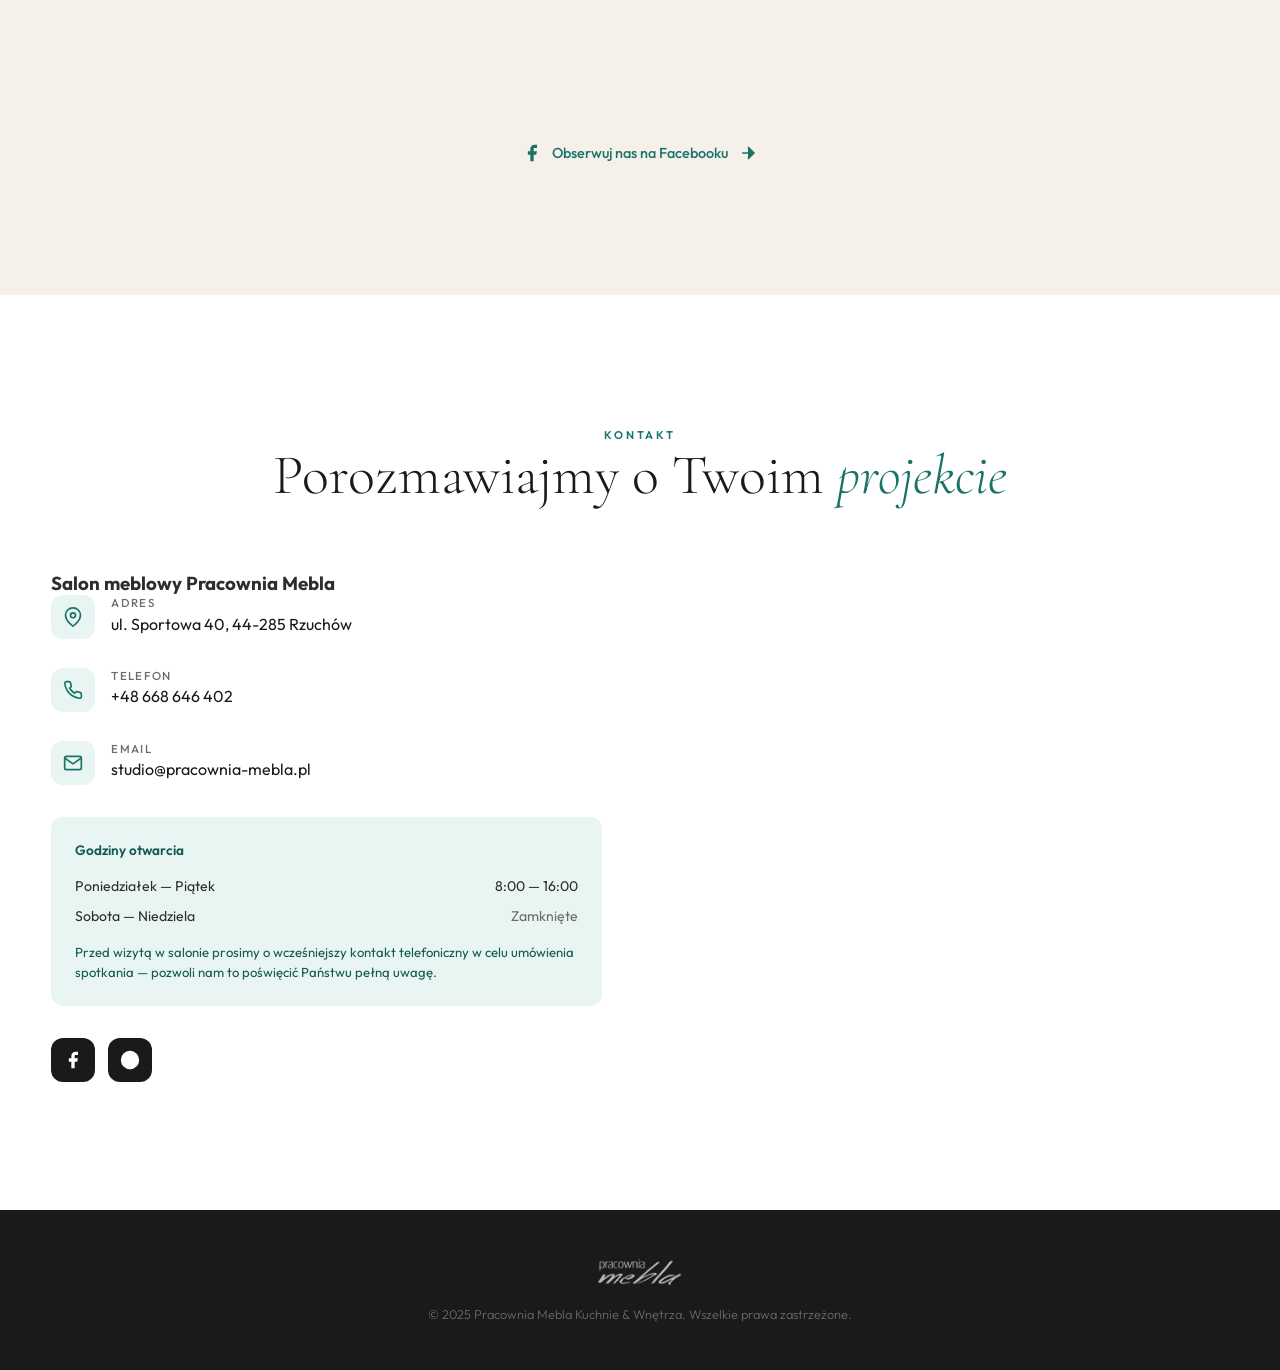
==== commit 15300f19: "Update index.html" ====
--- a/index.html
+++ b/index.html
@@ -190,7 +190,7 @@
           <svg viewBox="0 0 24 24"><path d="M12 2l3.09 6.26L22 9.27l-5 4.87 1.18 6.88L12 17.77l-6.18 3.25L7 14.14 2 9.27l6.91-1.01L12 2z"/></svg>
           <svg viewBox="0 0 24 24"><path d="M12 2l3.09 6.26L22 9.27l-5 4.87 1.18 6.88L12 17.77l-6.18 3.25L7 14.14 2 9.27l6.91-1.01L12 2z"/></svg>
         </div>
-        <p class="reviews-rating">4.8 / 5 — 37 opinii na Google</p>
+        <p class="reviews-rating">4.8 / 5 — 41 opinii na Google</p>
         <span class="section-label" style="margin-top: 1.5rem;">Co mówią nasi klienci</span>
         <h2 class="section-title">Opinie, które <em>mówią</em> same za siebie</h2>
       </div>
